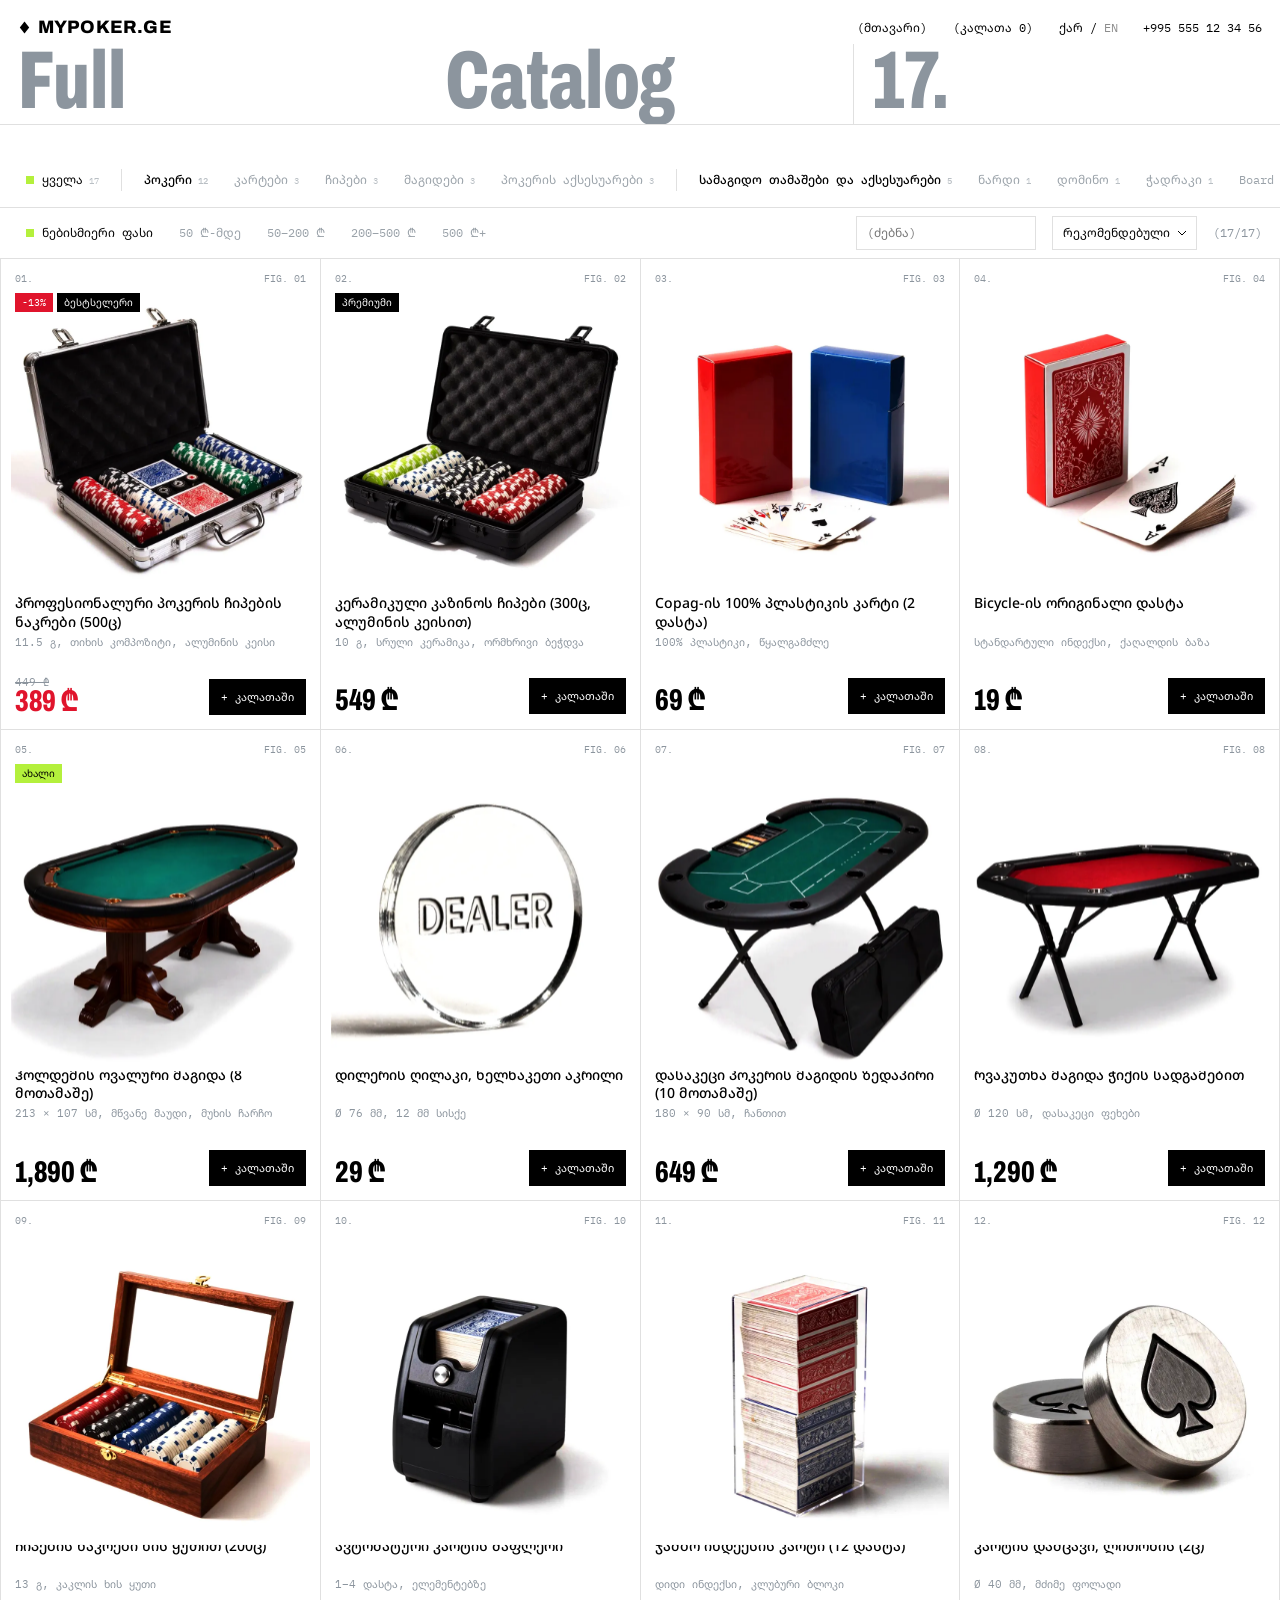
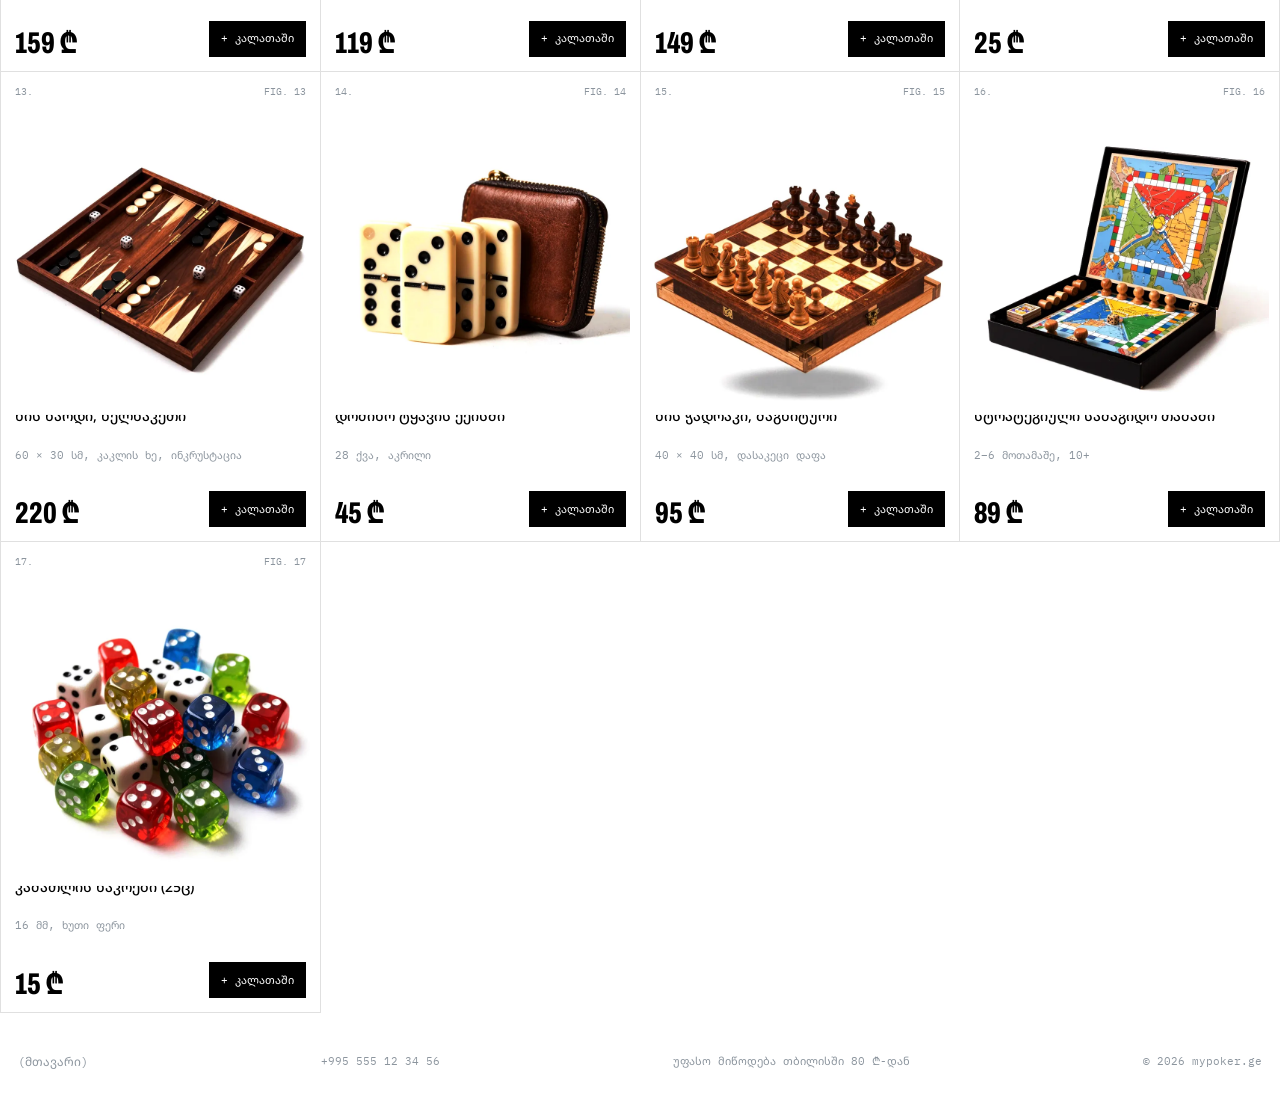
==== catalog.html @ 78fee42d "Rebuild home and catalog to mirror the reference video Home follows the video scene by scene: wordma" ====
<!doctype html>
<html lang="ka">
<head>
  <meta charset="utf-8">
  <meta name="viewport" content="width=device-width, initial-scale=1">
  <title>კატალოგი — mypoker.ge</title>
  <meta name="description" content="mypoker.ge-ის სრული კატალოგი: პოკერის ჩიპები, კარტები, მაგიდები, აქსესუარები და სამაგიდო თამაშები.">
  <meta name="theme-color" content="#ffffff">
  <link rel="preconnect" href="https://fonts.googleapis.com">
  <link rel="preconnect" href="https://fonts.gstatic.com" crossorigin>
  <link href="https://fonts.googleapis.com/css2?family=Archivo:wdth,wght@62..125,400..900&family=IBM+Plex+Mono:wght@400;500&family=Noto+Sans+Georgian:wdth,wght@62.5..100,400..800&display=swap" rel="stylesheet">
  <link rel="stylesheet" href="css/base.css">
  <link rel="stylesheet" href="css/catalog.css">
  <link rel="icon" href="data:image/svg+xml,%3Csvg xmlns='http://www.w3.org/2000/svg' viewBox='0 0 100 100'%3E%3Ccircle cx='50' cy='50' r='48' fill='%23e0142c'/%3E%3Cpath fill='%23fff' d='M50 22 70 50 50 78 30 50Z'/%3E%3C/svg%3E">
</head>
<body class="cat-page">
<a class="skip" href="#grid">Skip</a>

<header class="hud">
  <a class="hud__logo" href="./" aria-label="mypoker.ge"><svg viewBox="0 0 100 100" aria-hidden="true"><path d="M50 4 86 50 50 96 14 50Z"/></svg>MYPOKER.GE</a>
  <nav class="hud__links" aria-label="Main">
    <a class="paren" href="./" data-t="home">მთავარი</a>
    <button class="paren" type="button" data-open-cart><span data-t="cart">კალათა</span> <span data-cart-n>0</span></button>
    <span class="hud__lang hide-m"><button type="button" data-lang="ka">ქარ</button> / <button type="button" data-lang="en">EN</button></span>
    <a class="hide-m" href="tel:+995555123456">+995 555 12 34 56</a>
  </nav>
</header>

<main>
  <header class="chead">
    <h1 class="tri d"><span>Full</span><span>Catalog</span><span data-total>17.</span></h1>
  </header>

  <div class="bar" data-bar>
    <nav class="bar__cats mono" data-cats aria-label="კატეგორიები"></nav>
    <div class="bar__row mono">
      <div class="bar__prices" data-prices role="radiogroup" aria-label="ფასი"></div>
      <label class="bar__search"><span class="sr" data-t="search">ძებნა</span><input type="search" data-search autocomplete="off" placeholder="(search)"></label>
      <label class="bar__sort"><span class="sr">Sort</span>
        <select data-sort>
          <option value="rec" data-t="sortRec">რეკომენდებული</option>
          <option value="asc" data-t="sortAsc">ფასი ↑</option>
          <option value="desc" data-t="sortDesc">ფასი ↓</option>
        </select>
      </label>
      <p class="bar__count" data-count>(17/17)</p>
    </div>
  </div>

  <ul class="grid" id="grid" data-grid></ul>
  <div class="empty" data-empty hidden>
    <p class="d" data-t="emptyTitle">ვერაფერი მოიძებნა.</p>
    <button class="paren" type="button" data-reset data-t="emptyReset">ფილტრების გასუფთავება</button>
  </div>

  <footer class="cfoot mono">
    <a class="paren" href="./" data-t="home">მთავარი</a>
    <span>+995 555 12 34 56</span>
    <span data-t="ship">უფასო მიწოდება თბილისში 80 ₾-დან</span>
    <span>© <span data-year>2026</span> mypoker.ge</span>
  </footer>
</main>

<!-- product quick view -->
<div class="qv" data-qv hidden role="dialog" aria-modal="true" aria-labelledby="qv-name">
  <div class="qv__box">
    <button class="paren qv__x" type="button" data-qv-close>close</button>
    <div class="qv__img"><i></i><i></i><i></i><i></i><img data-qv-img alt=""></div>
    <div class="qv__info">
      <p class="mono qv__fig" data-qv-fig></p>
      <h2 class="qv__name" id="qv-name" data-qv-name></h2>
      <p class="mono qv__spec" data-qv-spec></p>
      <p class="qv__price d" data-qv-price></p>
      <div class="qv__actions">
        <button class="btn btn--lime btn--big" type="button" data-qv-add data-t="add">კალათაში</button>
        <a class="btn btn--line btn--big" href="tel:+995555123456" data-t="call">დარეკვა</a>
      </div>
      <p class="mono qv__note" data-t="qvNote">მიწოდება თბილისში მეორე დღეს. გადახდა მიღებისას.</p>
    </div>
  </div>
</div>

<div class="scrim" data-scrim hidden></div>
<aside class="cart" data-cart aria-label="Cart" aria-hidden="true" tabindex="-1">
  <header class="cart__head"><h2 data-t="cart">კალათა</h2><button class="paren" type="button" data-close-cart>close</button></header>
  <div class="cart__free"><p data-free-text></p><div class="cart__bar"><i data-free-bar></i></div></div>
  <ul class="cart__items" data-cart-items></ul>
  <div class="cart__empty" data-cart-empty><p data-t="cartEmpty">კალათა ცარიელია.</p><button class="btn btn--lime" type="button" data-close-cart data-t="toCatalog">კატალოგის ნახვა</button></div>
  <div class="cart__done" data-done hidden><b data-t="doneTitle">შეკვეთა მიღებულია.</b><p data-t="doneText"></p></div>
  <form class="cart__form" data-checkout hidden novalidate>
    <label><span data-t="fName">სახელი</span><input name="name" autocomplete="name"></label>
    <label><span data-t="fPhone">ტელეფონი</span><input name="phone" type="tel" autocomplete="tel" placeholder="+995 5__ __ __ __"></label>
    <label><span data-t="fAddr">მისამართი</span><input name="addr" autocomplete="street-address"></label>
    <p class="cart__err" data-err role="alert"></p>
  </form>
  <footer class="cart__foot" data-cart-foot hidden>
    <p class="cart__sum"><span data-t="total">ჯამი</span><b data-cart-total>0 ₾</b></p>
    <button class="btn btn--lime btn--big" type="button" data-checkout-btn>შეკვეთის გაფორმება</button>
  </footer>
</aside>
<p class="toast" data-toast role="status" aria-live="polite"></p>

<script src="js/products.js" defer></script>
<script src="assets/vendor/gsap.min.js" defer></script>
<script src="assets/vendor/ScrollTrigger.min.js" defer></script>
<script src="assets/vendor/Flip.min.js" defer></script>
<script src="assets/vendor/lenis.min.js" defer></script>
<script src="js/common.js" defer></script>
<script src="js/catalog.js" defer></script>
</body>
</html>
---- css/base.css ----
/* mypoker.ge — shared tokens, HUD, cart. Visual language follows the reference video:
   black / white / lime, condensed grotesk display, mono labels, hairlines. */

:root {
  --black: #000;
  --white: #fff;
  --paper: #eef0f2;
  --steel: #a6b0b9;
  --steel-2: #d6dbdf;
  --grey: #8c959e;
  --grey-2: #c4cad0;
  --lime: #b4f03c;
  --lime-2: #9edc1f;
  --olive: #6f9b17;
  --red: #e0142c;
  --line: rgba(0, 0, 0, .12);
  --line-d: rgba(255, 255, 255, .16);

  --f-display: "Archivo", "Noto Sans Georgian", system-ui, sans-serif;
  --f-mono: "IBM Plex Mono", "Noto Sans Georgian", ui-monospace, monospace;
  --f-text: "Noto Sans Georgian", "Archivo", system-ui, sans-serif;

  --g: clamp(12px, 1.4vw, 22px);
  --m-100: 100ms; --m-150: 150ms; --m-200: 200ms; --m-300: 300ms;
  --ease-out: cubic-bezier(.16, 1, .3, 1);
  --ease-in: cubic-bezier(.7, 0, .84, 0);
}

*, *::before, *::after { box-sizing: border-box; }
html { -webkit-text-size-adjust: 100%; }
html.lenis, html.lenis body { height: auto; }
.lenis.lenis-smooth { scroll-behavior: auto !important; }
.lenis.lenis-stopped { overflow: hidden; }
body { margin: 0; background: var(--white); color: var(--black); font-family: var(--f-text); font-size: 15px; line-height: 1.5; -webkit-font-smoothing: antialiased; overflow-x: hidden; }
img, svg, video, canvas { display: block; max-width: 100%; }
a { color: inherit; }
h1, h2, h3, p, ol, ul, dl, dd { margin: 0; padding: 0; }
ol, ul { list-style: none; }
button, input, select { font: inherit; color: inherit; }
button { cursor: pointer; }
[hidden] { display: none !important; }
:focus-visible { outline: 2px solid var(--lime); outline-offset: 2px; }
.sr { position: absolute; width: 1px; height: 1px; overflow: hidden; clip: rect(0 0 0 0); white-space: nowrap; }
.skip { position: fixed; left: -999px; top: 8px; z-index: 300; background: var(--lime); padding: 8px 12px; color: #000; }
.skip:focus { left: 8px; }

.mono { font-family: var(--f-mono); }
.hint { font-family: var(--f-mono); font-size: 11px; letter-spacing: .02em; color: var(--grey); }
.hint--lime { color: var(--lime); }
.hint--w { color: #e6e9eb; }

/* condensed display */
.d { font-family: var(--f-display); font-stretch: 68%; font-weight: 800; line-height: .9; letter-spacing: -.005em; }

/* ── HUD (fixed, blends over every section) ───────────── */
.hud {
  position: fixed;
  inset: 0 0 auto 0;
  z-index: 80;
  display: flex;
  justify-content: space-between;
  align-items: center;
  gap: 16px;
  padding: 10px var(--g);
  font-family: var(--f-mono);
  font-size: 12px;
  color: #fff;
  mix-blend-mode: difference;
  pointer-events: none;
}
.hud a, .hud button { pointer-events: auto; color: inherit; background: none; border: 0; padding: 4px 0; text-decoration: none; font: inherit; }
.hud__logo { display: flex; align-items: center; gap: 7px; font-family: var(--f-display) !important; font-stretch: 70%; font-weight: 800 !important; font-size: 18px !important; letter-spacing: .01em; }
.hud__logo svg { width: 13px; height: 13px; fill: currentColor; }
.hud__links { display: flex; align-items: center; gap: clamp(10px, 2vw, 26px); }
.hud__links a:hover, .hud__links button:hover { text-decoration: underline; text-underline-offset: 3px; }
.hud__lang button { opacity: .45; }
.hud__lang button.is-on { opacity: 1; }

/* progress rail, top right like the reference */
.rail { position: fixed; right: 6px; top: 56px; z-index: 79; display: grid; gap: 3px; mix-blend-mode: difference; }
.rail li { width: 7px; height: 7px; border: 1px solid #fff; transition: background-color var(--m-200) var(--ease-out); }
.rail li.is-past { background: #fff; }
.rail li.is-on { background: var(--lime); border-color: var(--lime); }

/* ── Buttons ───────────── */
.btn { display: inline-flex; align-items: center; justify-content: center; gap: .5em; min-height: 42px; padding: 10px 16px; border: 0; border-radius: 0; font-family: var(--f-mono); font-size: 12px; font-weight: 500; text-decoration: none; transition: background-color var(--m-150) var(--ease-out), color var(--m-150) var(--ease-out), opacity var(--m-150); }
.btn--lime { background: var(--lime); color: #000; }
.btn--lime:hover { background: #fff; }
.btn--ink { background: #000; color: #fff; }
.btn--ink:hover { background: var(--lime); color: #000; }
.btn--line { box-shadow: inset 0 0 0 1px currentColor; background: transparent; }
.btn--line:hover { background: var(--lime); color: #000; box-shadow: inset 0 0 0 1px var(--lime); }
.btn--big { min-height: 54px; font-size: 14px; padding: 14px 22px; }
.paren { background: none; border: 0; padding: 0; font-family: var(--f-mono); font-size: 12px; text-decoration: none; color: inherit; }
.paren::before { content: "("; } .paren::after { content: ")"; }
.paren:hover { color: var(--lime); }

/* ── Cart drawer ───────────── */
.scrim { position: fixed; inset: 0; z-index: 150; background: rgba(0, 0, 0, .5); opacity: 0; transition: opacity var(--m-300) var(--ease-out); }
.scrim.is-on { opacity: 1; }
.cart { position: fixed; top: 0; right: 0; bottom: 0; z-index: 160; width: min(440px, 100vw); display: flex; flex-direction: column; background: #000; color: #fff; font-family: var(--f-mono); transform: translateX(100%); visibility: hidden; transition: transform var(--m-300) var(--ease-out), visibility 0s var(--m-300); }
.cart.is-open { transform: none; visibility: visible; transition: transform var(--m-300) var(--ease-out); }
.cart__head { display: flex; justify-content: space-between; align-items: baseline; padding: 16px 18px; border-bottom: 1px solid var(--line-d); }
.cart__head h2 { font-family: var(--f-display); font-stretch: 68%; font-weight: 800; font-size: 34px; line-height: 1; }
.cart__free { padding: 12px 18px; font-size: 11px; color: #c9ced2; border-bottom: 1px solid var(--line-d); }
.cart__bar { height: 3px; margin-top: 8px; background: #222; }
.cart__bar i { display: block; height: 100%; width: 100%; background: var(--lime); transform-origin: left; transform: scaleX(0); transition: transform var(--m-300) var(--ease-out); }
.cart__items { flex: 1; overflow-y: auto; padding: 0 18px; }
.line { display: grid; grid-template-columns: 58px 1fr auto; gap: 12px; align-items: center; padding: 12px 0; border-bottom: 1px solid var(--line-d); }
.line img { width: 58px; height: 58px; object-fit: cover; background: #fff; }
.line__n { font-family: var(--f-text); font-size: 13px; line-height: 1.3; }
.line__p { font-size: 11px; color: var(--grey); margin-top: 2px; }
.qty { display: flex; align-items: center; border: 1px solid var(--line-d); }
.qty button { width: 28px; height: 28px; border: 0; background: none; color: #fff; }
.qty button:hover { background: var(--lime); color: #000; }
.qty span { min-width: 22px; text-align: center; font-size: 12px; }
.cart__empty { flex: 1; display: grid; place-content: center; justify-items: center; gap: 14px; color: #c9ced2; font-size: 12px; }
.cart__form { display: grid; gap: 10px; padding: 14px 18px; border-top: 1px solid var(--line-d); }
.cart__form label { display: grid; gap: 4px; font-size: 11px; color: var(--grey); }
.cart__form input { height: 42px; padding: 0 10px; border: 1px solid var(--line-d); background: #0d0d0d; color: #fff; font-family: var(--f-text); font-size: 14px; }
.cart__form input:focus { outline: 0; border-color: var(--lime); }
.cart__form input[aria-invalid="true"] { border-color: var(--red); }
.cart__err { font-size: 11px; color: #ff6b6b; min-height: 1em; }
.cart__foot { display: grid; gap: 10px; padding: 14px 18px 18px; border-top: 1px solid var(--line-d); }
.cart__sum { display: flex; justify-content: space-between; align-items: baseline; font-size: 12px; }
.cart__sum b { font-family: var(--f-display); font-stretch: 68%; font-size: 34px; color: var(--lime); }
.cart__done { flex: 1; display: grid; place-content: center; gap: 8px; text-align: center; padding: 30px; }
.cart__done b { font-family: var(--f-display); font-stretch: 68%; font-size: 40px; color: var(--lime); line-height: 1; }

.toast { position: fixed; left: 50%; bottom: 20px; z-index: 200; padding: 10px 16px; background: var(--lime); color: #000; font-family: var(--f-mono); font-size: 12px; opacity: 0; transform: translate(-50%, 8px); pointer-events: none; transition: opacity var(--m-200) var(--ease-out), transform var(--m-200) var(--ease-out); }
.toast.is-on { opacity: 1; transform: translate(-50%, 0); }

@media (max-width: 760px) {
  .hud { font-size: 11px; }
  .hud__links .hide-m { display: none; }
  .rail { display: none; }
}

@media (prefers-reduced-motion: reduce) {
  *, *::before, *::after { animation-duration: .01ms !important; transition-duration: .01ms !important; }
}
---- css/catalog.css ----
/* mypoker.ge — catalog page. Header row + sticky filter bar above a hairline grid. */

.chead { padding-top: 44px; }
.tri { display: grid; grid-template-columns: repeat(3, 1fr); font-size: clamp(40px, 6.4vw, 120px); color: var(--grey); border-bottom: 1px solid var(--line); }
.tri span { padding: 0 var(--g) 6px; overflow: hidden; }
.tri span:last-child { border-left: 1px solid var(--line); }

/* filter bar */
.bar { position: sticky; top: 0; z-index: 40; background: rgba(255, 255, 255, .94); backdrop-filter: blur(12px); -webkit-backdrop-filter: blur(12px); border-bottom: 1px solid var(--line); padding-top: 38px; }
.bar__cats { display: flex; gap: 2px; overflow-x: auto; scrollbar-width: none; padding: 0 var(--g) 10px; }
.bar__cats::-webkit-scrollbar { display: none; }
.chip { position: relative; flex: 0 0 auto; display: inline-flex; align-items: baseline; gap: 6px; padding: 8px 12px 8px 12px; border: 0; background: none; font-family: var(--f-mono); font-size: 12px; color: #9aa2a9; white-space: nowrap; transition: color var(--m-150) var(--ease-out), padding var(--m-200) var(--ease-out); }
.chip sup { font-size: 9px; color: #b9bfc4; }
.chip:hover { color: #000; }
.chip[aria-pressed="true"] { color: #000; padding-left: 24px; }
.chip[aria-pressed="true"]::before { content: ""; position: absolute; left: 8px; top: 50%; width: 8px; height: 8px; margin-top: -4px; background: var(--lime); }
.chip--group { color: #000; font-weight: 500; }
.chip--sep { width: 1px; padding: 0; margin: 6px 8px; background: var(--line); }
.bar__row { display: flex; align-items: center; gap: 16px; padding: 8px var(--g); border-top: 1px solid var(--line); font-size: 12px; }
.bar__prices { display: flex; gap: 2px; flex-wrap: wrap; }
.bar__prices .chip { padding-top: 6px; padding-bottom: 6px; }
.bar__search { margin-left: auto; }
.bar__search input { width: 180px; height: 34px; padding: 0 10px; border: 1px solid var(--line); background: #fff; font-family: var(--f-mono); font-size: 12px; transition: border-color var(--m-150); }
.bar__search input:focus { outline: 0; border-color: #000; }
.bar__sort select { appearance: none; height: 34px; padding: 0 26px 0 10px; border: 1px solid var(--line); background: #fff url("data:image/svg+xml,%3Csvg xmlns='http://www.w3.org/2000/svg' width='10' height='6'%3E%3Cpath d='m1 1 4 4 4-4' fill='none' stroke='%23000'/%3E%3C/svg%3E") no-repeat right 9px center; font-family: var(--f-mono); font-size: 12px; }
.bar__count { color: var(--grey); min-width: 7ch; text-align: right; }

/* grid */
.grid { display: grid; grid-template-columns: repeat(4, 1fr); border-left: 1px solid var(--line); }
.tile { position: relative; display: flex; flex-direction: column; min-height: 100%; padding: 12px 14px 14px; border-right: 1px solid var(--line); border-bottom: 1px solid var(--line); background: #fff; cursor: pointer; transition: background-color var(--m-200) var(--ease-out); }
.tile__meta { display: flex; justify-content: space-between; font-family: var(--f-mono); font-size: 10px; color: var(--grey); }
.tile__badges { position: absolute; top: 34px; left: 14px; z-index: 2; display: flex; gap: 4px; }
.badge { padding: 2px 7px; font-family: var(--f-mono); font-size: 10px; background: #000; color: #fff; }
.badge--sale { background: var(--red); }
.badge--new { background: var(--lime); color: #000; }
.tile__img { position: relative; aspect-ratio: 1; margin: 6px -4px 4px; overflow: hidden; background: #fff; transition: background-color var(--m-200) var(--ease-out); }
.tile:hover .tile__img { background: var(--lime); }
.tile__img img { width: 100%; height: 100%; object-fit: contain; mix-blend-mode: multiply; transition: transform var(--m-300) var(--ease-out), filter var(--m-300) var(--ease-out); will-change: transform; }
.tile__name { font-size: 14px; font-weight: 500; line-height: 1.3; min-height: 2.6em; }
.tile__spec { margin-top: 4px; font-family: var(--f-mono); font-size: 10.5px; line-height: 1.45; color: var(--grey); min-height: 3em; }
.tile__row { display: flex; justify-content: space-between; align-items: end; gap: 10px; margin-top: 12px; }
.tile__price { font-family: var(--f-display); font-stretch: 68%; font-weight: 800; font-size: 30px; line-height: .9; }
.tile__price s { display: block; font-family: var(--f-mono); font-weight: 400; font-size: 11px; color: var(--grey); }
.tile__price.is-sale { color: var(--red); }
.tile__add { min-height: 36px; padding: 8px 12px; border: 0; background: #000; color: #fff; font-family: var(--f-mono); font-size: 11px; transition: background-color var(--m-150), color var(--m-150); }
.tile__add:hover, .tile__add.is-in { background: var(--lime); color: #000; }
/* hover: the tile turns into one of the reference video's lime spec cards */
.tile:hover { background: var(--lime); }
.tile:hover .tile__img img { filter: grayscale(1) contrast(1.5); transform: scale(1.06) rotate(-2deg); }
.tile:hover .tile__meta, .tile:hover .tile__spec, .tile:hover .tile__price s { color: #2b3a05; }
.tile:hover .tile__price.is-sale { color: #000; }

.empty { padding: 80px var(--g); display: grid; gap: 12px; justify-items: start; }
.empty .d { font-size: clamp(32px, 4vw, 64px); }

.cfoot { display: flex; flex-wrap: wrap; justify-content: space-between; gap: 12px; padding: 40px var(--g) 24px; font-size: 11px; color: var(--grey); }

/* quick view */
.qv { position: fixed; inset: 0; z-index: 120; display: grid; place-items: center; padding: var(--g); background: rgba(0, 0, 0, .55); opacity: 0; transition: opacity var(--m-200) var(--ease-out); }
.qv.is-on { opacity: 1; }
.qv__box { position: relative; width: min(980px, 100%); max-height: 100%; overflow: auto; display: grid; grid-template-columns: 1.1fr 1fr; background: var(--lime); transform: translateY(12px); transition: transform var(--m-300) var(--ease-out); }
.qv.is-on .qv__box { transform: none; }
.qv__x { position: absolute; top: 12px; right: 14px; z-index: 2; }
.qv__img { position: relative; margin: 22px; aspect-ratio: 1; display: grid; place-items: center; }
.qv__img i { position: absolute; width: 10px; height: 10px; border: 0 solid #000; }
.qv__img i:nth-child(1) { left: 0; top: 0; border-width: 1px 0 0 1px; }
.qv__img i:nth-child(2) { right: 0; top: 0; border-width: 1px 1px 0 0; }
.qv__img i:nth-child(3) { left: 0; bottom: 0; border-width: 0 0 1px 1px; }
.qv__img i:nth-child(4) { right: 0; bottom: 0; border-width: 0 1px 1px 0; }
.qv__img img { width: 88%; mix-blend-mode: multiply; }
.qv__info { display: flex; flex-direction: column; gap: 12px; padding: 48px 26px 26px 6px; }
.qv__fig { font-size: 11px; border-bottom: 1px solid #000; padding-bottom: 6px; }
.qv__name { font-size: clamp(20px, 2vw, 28px); font-weight: 600; line-height: 1.2; }
.qv__spec { font-size: 12px; }
.qv__price { font-size: 56px; margin-top: auto; }
.qv__actions { display: flex; flex-wrap: wrap; gap: 8px; }
.qv__actions .btn--lime { background: #000; color: var(--lime); }
.qv__actions .btn--lime:hover { background: #fff; color: #000; }
.qv__note { font-size: 11px; color: #2b3a05; }

@media (max-width: 1100px) { .grid { grid-template-columns: repeat(3, 1fr); } }
@media (max-width: 760px) {
  .chead { padding-top: 40px; }
  .tri { font-size: clamp(30px, 10vw, 54px); }
  .bar { padding-top: 34px; }
  .bar__row { flex-wrap: wrap; gap: 8px; }
  .bar__prices { width: 100%; flex-wrap: nowrap; overflow-x: auto; scrollbar-width: none; }
  .bar__search { margin-left: 0; flex: 1; }
  .bar__search input { width: 100%; }
  .grid { grid-template-columns: repeat(2, 1fr); }
  .tile { padding: 10px; }
  .tile__spec { display: none; }
  .tile__name { font-size: 12.5px; }
  .tile__price { font-size: 24px; }
  .tile__row { flex-direction: column; align-items: stretch; }
  .qv__box { grid-template-columns: 1fr; }
  .qv__img { margin: 40px 22px 0; }
  .qv__info { padding: 14px 22px 22px; }
  .qv__price { font-size: 44px; }
}
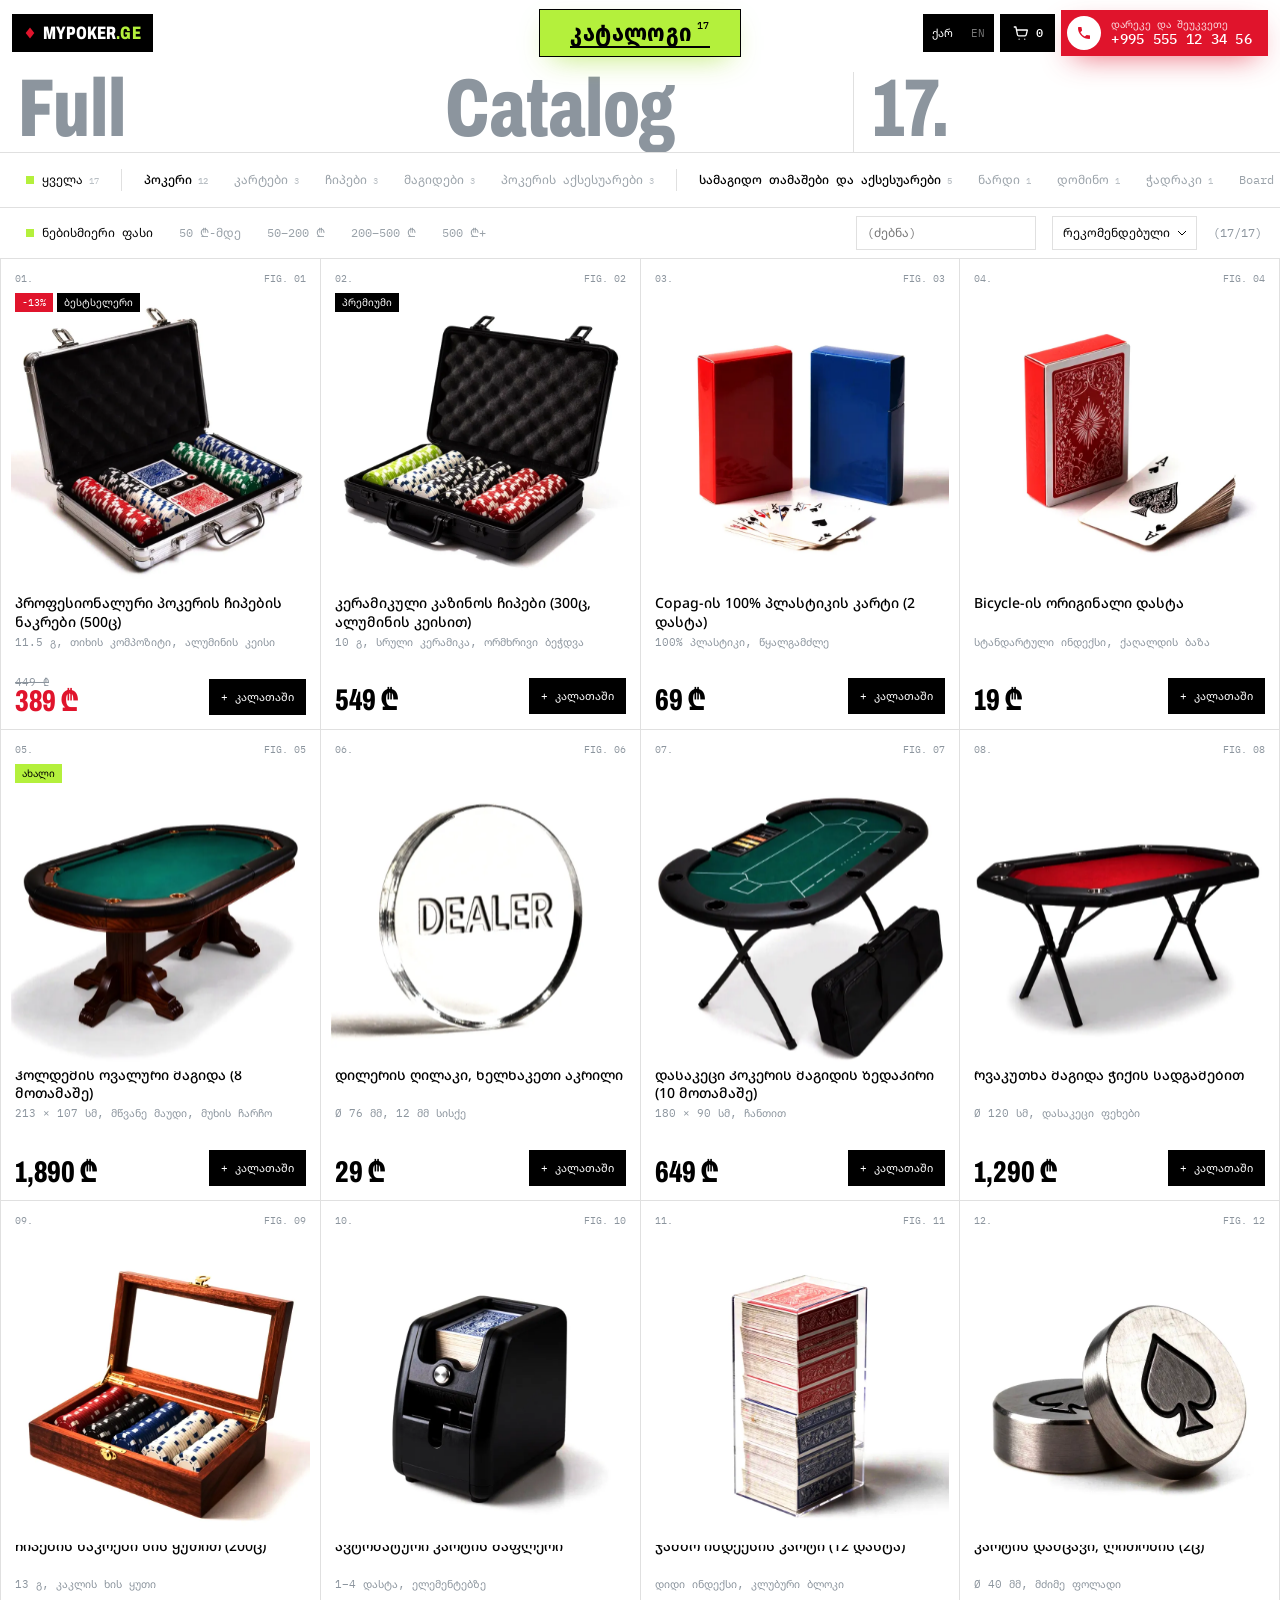
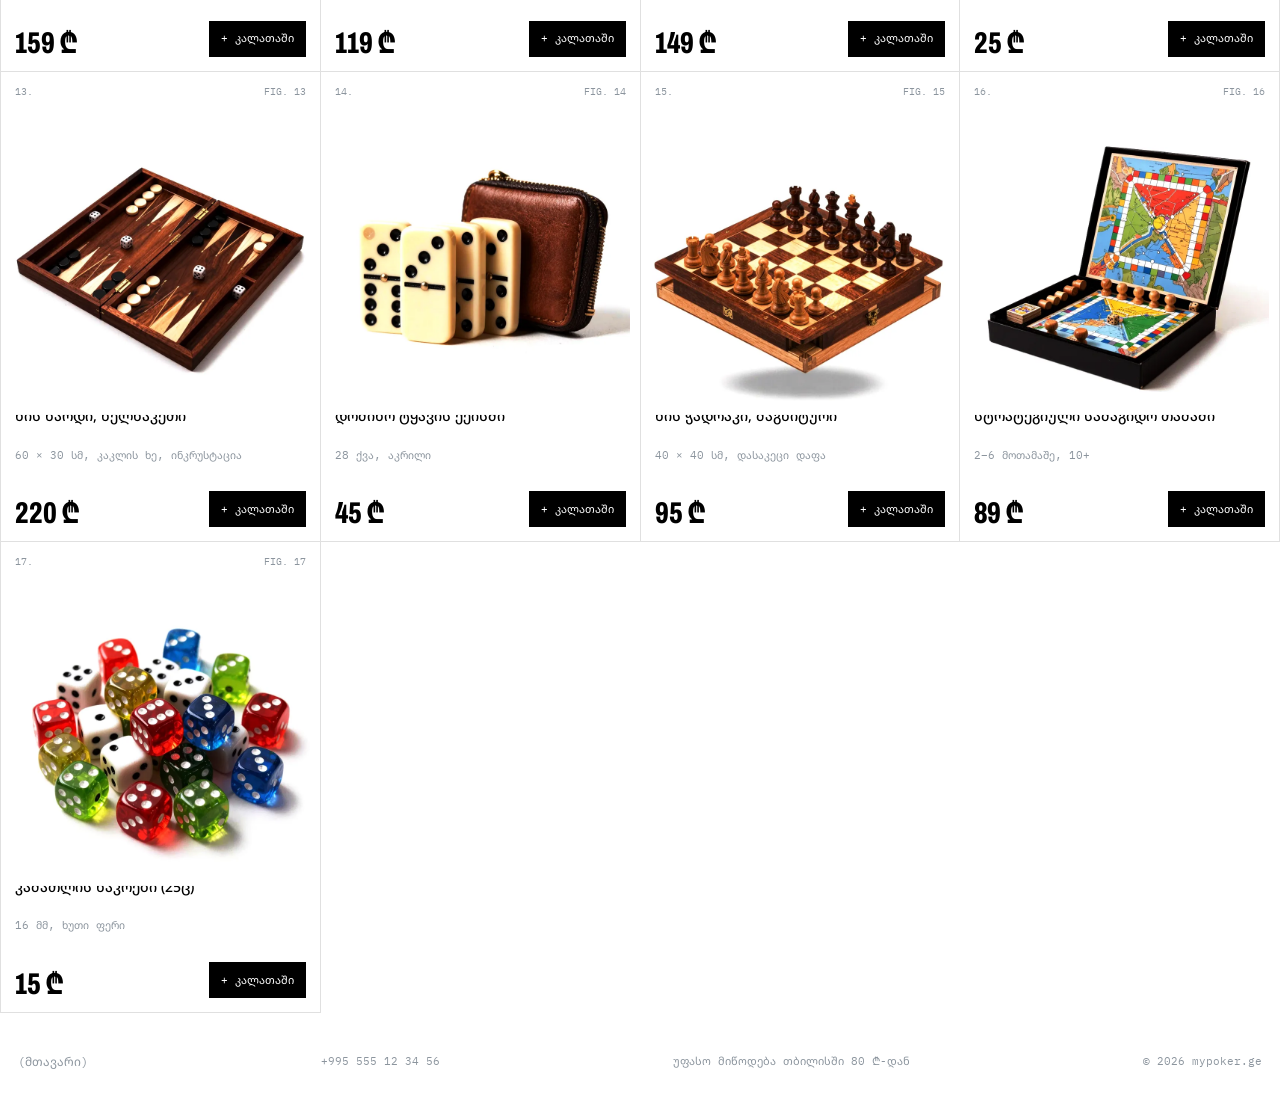
==== commit b045542f: "Add texture-grid hero and centred catalog nav with phone CTA New hero follows the second reference: " ====
--- a/catalog.html
+++ b/catalog.html
@@ -17,13 +17,13 @@
 <a class="skip" href="#grid">Skip</a>
 
 <header class="hud">
-  <a class="hud__logo" href="./" aria-label="mypoker.ge"><svg viewBox="0 0 100 100" aria-hidden="true"><path d="M50 4 86 50 50 96 14 50Z"/></svg>MYPOKER.GE</a>
-  <nav class="hud__links" aria-label="Main">
-    <a class="paren" href="./" data-t="home">მთავარი</a>
-    <button class="paren" type="button" data-open-cart><span data-t="cart">კალათა</span> <span data-cart-n>0</span></button>
-    <span class="hud__lang hide-m"><button type="button" data-lang="ka">ქარ</button> / <button type="button" data-lang="en">EN</button></span>
-    <a class="hide-m" href="tel:+995555123456">+995 555 12 34 56</a>
-  </nav>
+  <a class="hud__logo" href="./" aria-label="mypoker.ge"><svg viewBox="0 0 100 100" aria-hidden="true"><path d="M50 4 86 50 50 96 14 50Z"/></svg><span>MYPOKER<b>.GE</b></span></a>
+  <a class="hud__cat" href="catalog.html" aria-current="page"><span data-t="catalog">კატალოგი</span><sup>17</sup></a>
+  <div class="hud__end">
+    <span class="hud__lang"><button type="button" data-lang="ka">ქარ</button><button type="button" data-lang="en">EN</button></span>
+    <button class="hud__cart" type="button" data-open-cart aria-label="Cart"><svg viewBox="0 0 24 24" aria-hidden="true"><path d="M3 4h2.2l2.1 10.4a1.6 1.6 0 0 0 1.6 1.3h8.4a1.6 1.6 0 0 0 1.6-1.2L20.5 8H6.1M9.5 20.2h.01M17 20.2h.01"/></svg><b data-cart-n>0</b></button>
+    <a class="hud__call" href="tel:+995555123456"><i aria-hidden="true"><svg viewBox="0 0 24 24"><path d="M6.6 10.8a15.2 15.2 0 0 0 6.6 6.6l2.2-2.2a1 1 0 0 1 1-.25 11.4 11.4 0 0 0 3.6.57 1 1 0 0 1 1 1V20a1 1 0 0 1-1 1A17 17 0 0 1 3 4a1 1 0 0 1 1-1h3.5a1 1 0 0 1 1 1c0 1.25.2 2.45.57 3.57a1 1 0 0 1-.25 1Z"/></svg></i><span><small data-t="callUs">დარეკე და შეუკვეთე</small>+995 555 12 34 56</span></a>
+  </div>
 </header>
 
 <main>
--- a/css/base.css
+++ b/css/base.css
@@ -52,32 +52,63 @@
 /* condensed display */
 .d { font-family: var(--f-display); font-stretch: 68%; font-weight: 800; line-height: .9; letter-spacing: -.005em; }
 
-/* ── HUD (fixed, blends over every section) ───────────── */
+/* ── HUD: logo left, catalog centred and prominent, phone CTA highlighted on the right ── */
 .hud {
   position: fixed;
   inset: 0 0 auto 0;
   z-index: 80;
-  display: flex;
-  justify-content: space-between;
+  display: grid;
+  grid-template-columns: 1fr auto 1fr;
   align-items: center;
-  gap: 16px;
-  padding: 10px var(--g);
-  font-family: var(--f-mono);
-  font-size: 12px;
-  color: #fff;
-  mix-blend-mode: difference;
+  gap: 12px;
+  padding: 10px 12px;
   pointer-events: none;
 }
-.hud a, .hud button { pointer-events: auto; color: inherit; background: none; border: 0; padding: 4px 0; text-decoration: none; font: inherit; }
-.hud__logo { display: flex; align-items: center; gap: 7px; font-family: var(--f-display) !important; font-stretch: 70%; font-weight: 800 !important; font-size: 18px !important; letter-spacing: .01em; }
-.hud__logo svg { width: 13px; height: 13px; fill: currentColor; }
-.hud__links { display: flex; align-items: center; gap: clamp(10px, 2vw, 26px); }
-.hud__links a:hover, .hud__links button:hover { text-decoration: underline; text-underline-offset: 3px; }
-.hud__lang button { opacity: .45; }
-.hud__lang button.is-on { opacity: 1; }
+.hud > * { pointer-events: auto; }
+.hud__logo { justify-self: start; display: inline-flex; align-items: center; gap: 7px; height: 38px; padding: 0 12px; background: #000; color: #fff; text-decoration: none; font-family: var(--f-display); font-stretch: 70%; font-weight: 800; font-size: 18px; letter-spacing: .01em; }
+.hud__logo svg { width: 12px; height: 12px; fill: var(--red); }
+.hud__logo b { font-weight: 800; color: var(--lime); }
+.hud__cat {
+  position: relative;
+  display: inline-flex;
+  align-items: flex-start;
+  gap: 4px;
+  height: 46px;
+  padding: 0 30px;
+  align-items: center;
+  background: var(--lime);
+  color: #000;
+  text-decoration: none;
+  font-family: var(--f-display);
+  font-stretch: 70%;
+  font-weight: 800;
+  font-size: 24px;
+  letter-spacing: .02em;
+  box-shadow: 0 0 0 1px #000, 0 10px 30px -12px rgba(150, 220, 20, .8);
+  transition: background-color var(--m-150) var(--ease-out), color var(--m-150) var(--ease-out), transform var(--m-150) var(--ease-out);
+}
+.hud__cat sup { align-self: flex-start; margin-top: 8px; font-family: var(--f-mono); font-size: 10px; font-weight: 500; }
+.hud__cat:hover { background: #000; color: var(--lime); }
+.hud__cat:active { transform: scale(.98); }
+.hud__cat[aria-current="page"]::after { content: ""; position: absolute; left: 30px; right: 30px; bottom: 8px; height: 2px; background: currentColor; }
+.hud__end { justify-self: end; display: flex; align-items: center; gap: 6px; }
+.hud__lang { display: flex; height: 38px; background: #000; }
+.hud__lang button { padding: 0 9px; border: 0; background: none; color: #777; font-family: var(--f-mono); font-size: 11px; }
+.hud__lang button.is-on { color: #fff; }
+.hud__cart { position: relative; display: inline-flex; align-items: center; gap: 6px; height: 38px; padding: 0 12px; border: 0; background: #000; color: #fff; font-family: var(--f-mono); font-size: 12px; }
+.hud__cart svg { width: 18px; height: 18px; fill: none; stroke: currentColor; stroke-width: 1.7; stroke-linecap: round; stroke-linejoin: round; }
+.hud__cart b { font-weight: 500; min-width: 1ch; }
+.hud__cart:hover { color: var(--lime); }
+.hud__call { display: inline-flex; align-items: center; gap: 10px; height: 46px; padding: 0 16px 0 6px; background: var(--red); color: #fff; text-decoration: none; font-family: var(--f-mono); font-size: 14px; font-weight: 500; letter-spacing: .02em; line-height: 1.15; box-shadow: 0 10px 30px -12px rgba(224, 20, 44, .8); transition: background-color var(--m-150) var(--ease-out); }
+.hud__call small { display: block; font-size: 10px; font-weight: 400; opacity: .85; letter-spacing: 0; }
+.hud__call i { position: relative; display: grid; place-items: center; width: 34px; height: 34px; background: #fff; color: var(--red); border-radius: 50%; }
+.hud__call i::after { content: ""; position: absolute; inset: -4px; border: 2px solid #fff; border-radius: 50%; opacity: 0; animation: ring 2.4s var(--ease-out) infinite; }
+.hud__call svg { width: 16px; height: 16px; fill: currentColor; }
+.hud__call:hover { background: #000; }
+@keyframes ring { 0% { transform: scale(.8); opacity: .9; } 70%, 100% { transform: scale(1.35); opacity: 0; } }
 
 /* progress rail, top right like the reference */
-.rail { position: fixed; right: 6px; top: 56px; z-index: 79; display: grid; gap: 3px; mix-blend-mode: difference; }
+.rail { position: fixed; right: 6px; top: 74px; z-index: 79; display: grid; gap: 3px; mix-blend-mode: difference; }
 .rail li { width: 7px; height: 7px; border: 1px solid #fff; transition: background-color var(--m-200) var(--ease-out); }
 .rail li.is-past { background: #fff; }
 .rail li.is-on { background: var(--lime); border-color: var(--lime); }
@@ -131,8 +162,15 @@
 .toast.is-on { opacity: 1; transform: translate(-50%, 0); }
 
 @media (max-width: 760px) {
-  .hud { font-size: 11px; }
-  .hud__links .hide-m { display: none; }
+  .hud { gap: 6px; padding: 8px; }
+  .hud__logo { height: 36px; padding: 0 8px; font-size: 15px; }
+  .hud__logo b, .hud__lang { display: none; }
+  .hud__cat { height: 40px; padding: 0 14px; font-size: 18px; }
+  .hud__cat[aria-current="page"]::after { left: 14px; right: 14px; bottom: 6px; }
+  .hud__cart { height: 36px; padding: 0 8px; }
+  .hud__call { height: 40px; width: 40px; padding: 0; justify-content: center; }
+  .hud__call span { display: none; }
+  .hud__call i { width: 28px; height: 28px; }
   .rail { display: none; }
 }
 
--- a/css/catalog.css
+++ b/css/catalog.css
@@ -1,12 +1,12 @@
 /* mypoker.ge — catalog page. Header row + sticky filter bar above a hairline grid. */
 
-.chead { padding-top: 44px; }
+.chead { padding-top: 72px; }
 .tri { display: grid; grid-template-columns: repeat(3, 1fr); font-size: clamp(40px, 6.4vw, 120px); color: var(--grey); border-bottom: 1px solid var(--line); }
 .tri span { padding: 0 var(--g) 6px; overflow: hidden; }
 .tri span:last-child { border-left: 1px solid var(--line); }
 
 /* filter bar */
-.bar { position: sticky; top: 0; z-index: 40; background: rgba(255, 255, 255, .94); backdrop-filter: blur(12px); -webkit-backdrop-filter: blur(12px); border-bottom: 1px solid var(--line); padding-top: 38px; }
+.bar { position: sticky; top: 66px; z-index: 40; background: rgba(255, 255, 255, .94); backdrop-filter: blur(12px); -webkit-backdrop-filter: blur(12px); border-bottom: 1px solid var(--line); padding-top: 10px; }
 .bar__cats { display: flex; gap: 2px; overflow-x: auto; scrollbar-width: none; padding: 0 var(--g) 10px; }
 .bar__cats::-webkit-scrollbar { display: none; }
 .chip { position: relative; flex: 0 0 auto; display: inline-flex; align-items: baseline; gap: 6px; padding: 8px 12px 8px 12px; border: 0; background: none; font-family: var(--f-mono); font-size: 12px; color: #9aa2a9; white-space: nowrap; transition: color var(--m-150) var(--ease-out), padding var(--m-200) var(--ease-out); }
@@ -80,9 +80,9 @@
 
 @media (max-width: 1100px) { .grid { grid-template-columns: repeat(3, 1fr); } }
 @media (max-width: 760px) {
-  .chead { padding-top: 40px; }
+  .chead { padding-top: 60px; }
   .tri { font-size: clamp(30px, 10vw, 54px); }
-  .bar { padding-top: 34px; }
+  .bar { top: 56px; padding-top: 8px; }
   .bar__row { flex-wrap: wrap; gap: 8px; }
   .bar__prices { width: 100%; flex-wrap: nowrap; overflow-x: auto; scrollbar-width: none; }
   .bar__search { margin-left: 0; flex: 1; }
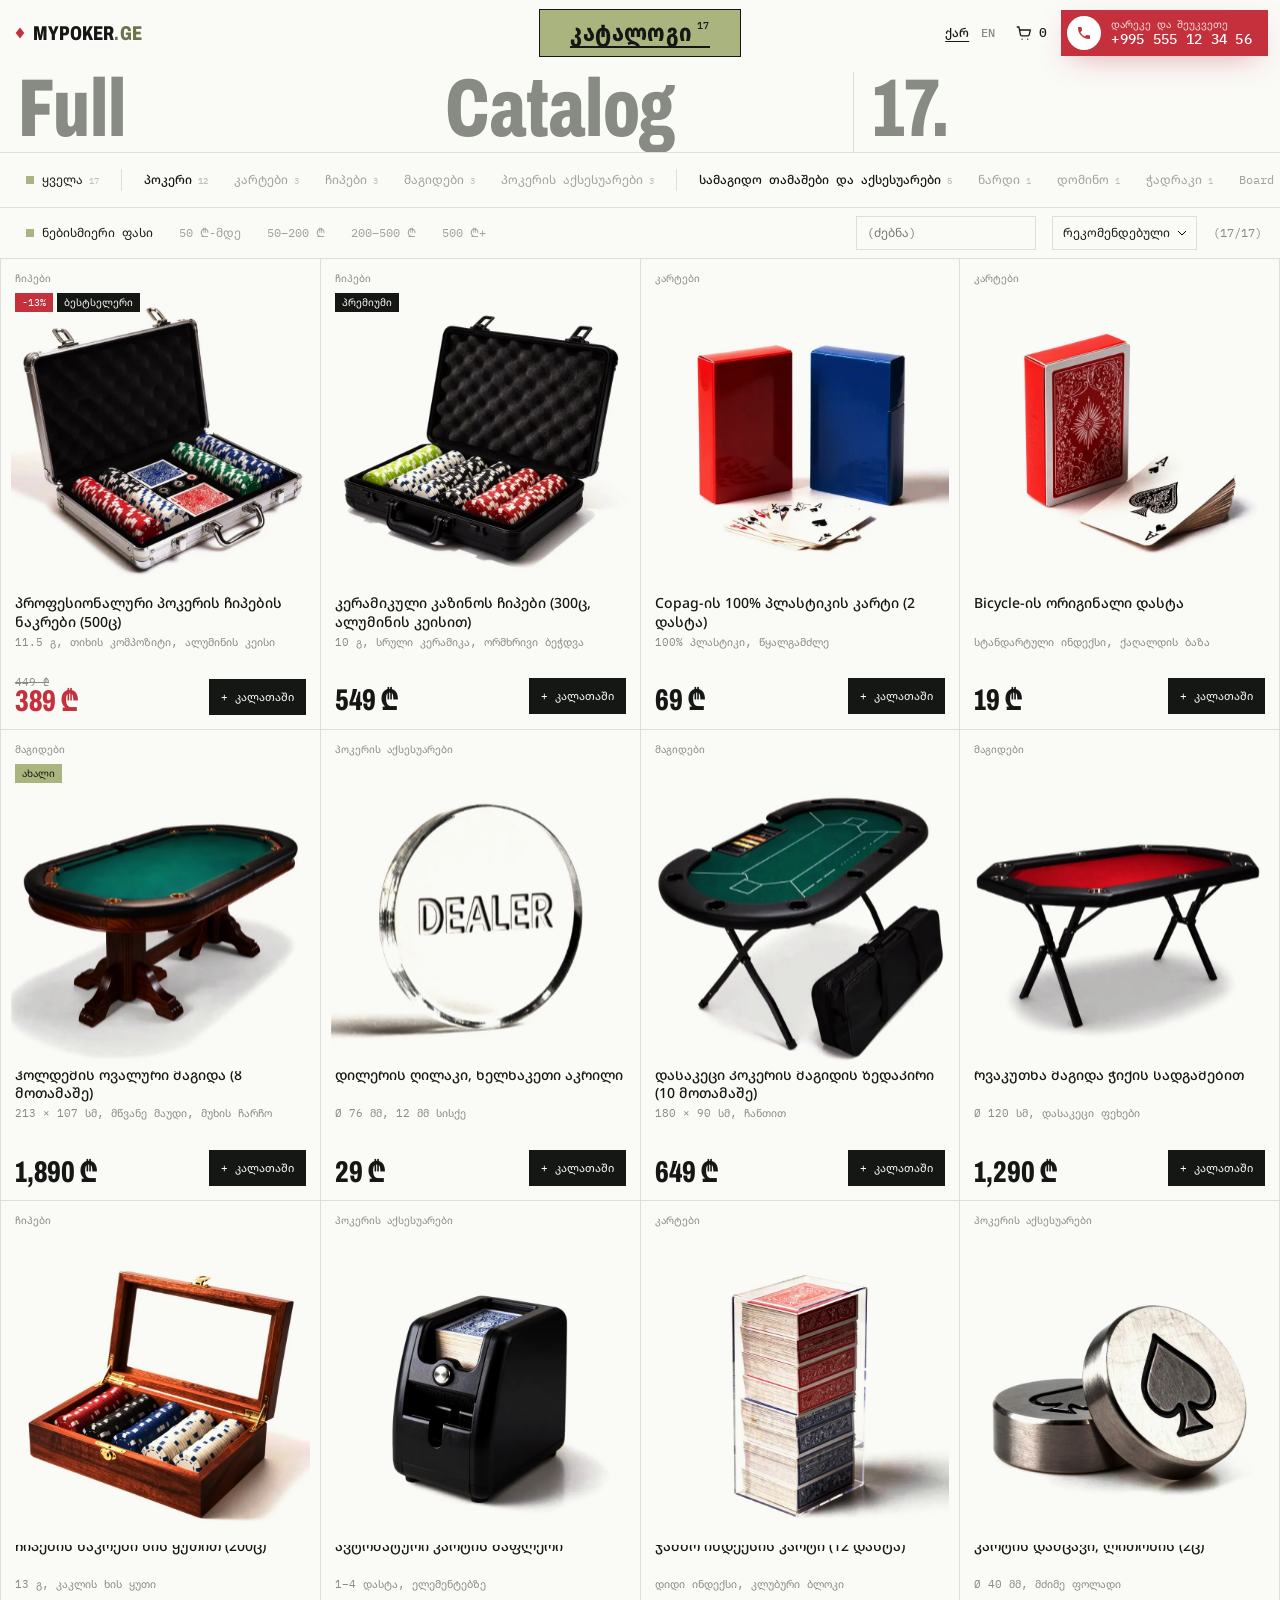
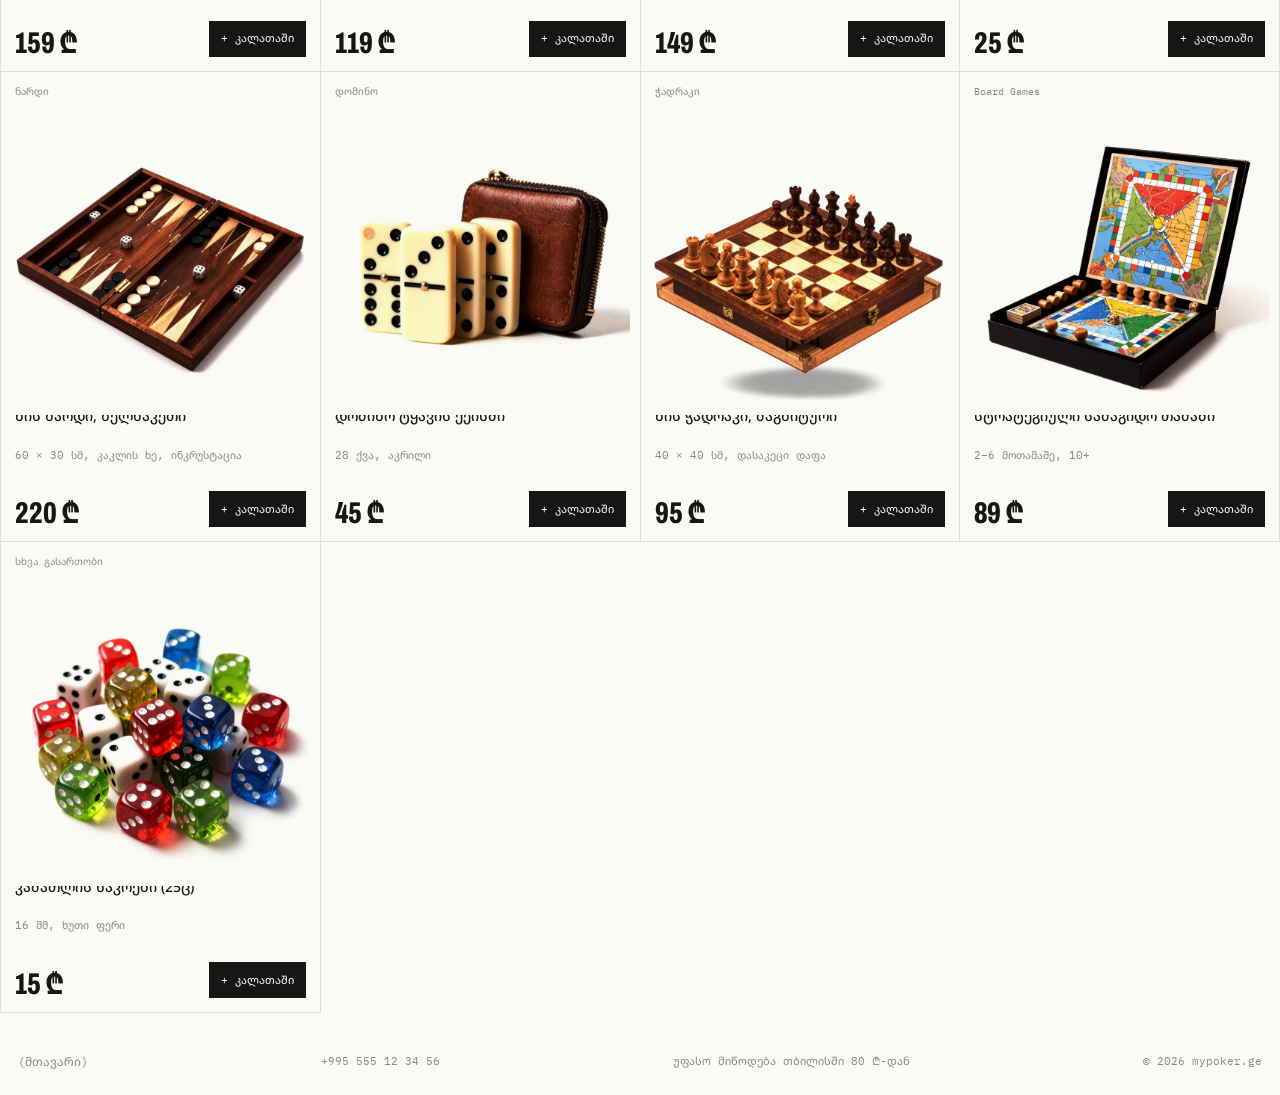
==== commit cbdca78a: "Borderless logo and a refined sage palette - Logo loses its black chip and follows the same adaptive" ====
--- a/catalog.html
+++ b/catalog.html
@@ -5,7 +5,7 @@
   <meta name="viewport" content="width=device-width, initial-scale=1">
   <title>კატალოგი — mypoker.ge</title>
   <meta name="description" content="mypoker.ge-ის სრული კატალოგი: პოკერის ჩიპები, კარტები, მაგიდები, აქსესუარები და სამაგიდო თამაშები.">
-  <meta name="theme-color" content="#ffffff">
+  <meta name="theme-color" content="#fafaf7">
   <link rel="preconnect" href="https://fonts.googleapis.com">
   <link rel="preconnect" href="https://fonts.gstatic.com" crossorigin>
   <link href="https://fonts.googleapis.com/css2?family=Archivo:wdth,wght@62..125,400..900&family=IBM+Plex+Mono:wght@400;500&family=Noto+Sans+Georgian:wdth,wght@62.5..100,400..800&display=swap" rel="stylesheet">
--- a/css/base.css
+++ b/css/base.css
@@ -2,18 +2,25 @@
    black / white / lime, condensed grotesk display, mono labels, hairlines. */
 
 :root {
-  --black: #000;
+  --ink: #151714;
+  --ink-2: #222520;
+  --black: var(--ink);
   --white: #fff;
-  --paper: #eef0f2;
-  --steel: #a6b0b9;
-  --steel-2: #d6dbdf;
-  --grey: #8c959e;
-  --grey-2: #c4cad0;
-  --lime: #b4f03c;
-  --lime-2: #9edc1f;
-  --olive: #6f9b17;
-  --red: #e0142c;
-  --line: rgba(0, 0, 0, .12);
+  --bone: #fafaf7;
+  --paper: #efefeb;
+  --steel: #a9aca4;
+  --steel-2: #d9dad5;
+  --grey: #878b83;
+  --grey-2: #c6c8c1;
+  --lime: #aab47e;
+  --lime-2: #97a16b;
+  --card-lime: #b6bd95;
+  --card-olive: #6b7549;
+  --olive: #6b7549;
+  --olive-ink: #2e341f;
+  --red: #c4303b;
+  --red-2: #a5262f;
+  --line: rgba(20, 22, 19, .12);
   --line-d: rgba(255, 255, 255, .16);
 
   --f-display: "Archivo", "Noto Sans Georgian", system-ui, sans-serif;
@@ -31,7 +38,7 @@
 html.lenis, html.lenis body { height: auto; }
 .lenis.lenis-smooth { scroll-behavior: auto !important; }
 .lenis.lenis-stopped { overflow: hidden; }
-body { margin: 0; background: var(--white); color: var(--black); font-family: var(--f-text); font-size: 15px; line-height: 1.5; -webkit-font-smoothing: antialiased; overflow-x: hidden; }
+body { margin: 0; background: var(--bone); color: var(--black); font-family: var(--f-text); font-size: 15px; line-height: 1.5; -webkit-font-smoothing: antialiased; overflow-x: hidden; }
 img, svg, video, canvas { display: block; max-width: 100%; }
 a { color: inherit; }
 h1, h2, h3, p, ol, ul, dl, dd { margin: 0; padding: 0; }
@@ -41,13 +48,13 @@
 [hidden] { display: none !important; }
 :focus-visible { outline: 2px solid var(--lime); outline-offset: 2px; }
 .sr { position: absolute; width: 1px; height: 1px; overflow: hidden; clip: rect(0 0 0 0); white-space: nowrap; }
-.skip { position: fixed; left: -999px; top: 8px; z-index: 300; background: var(--lime); padding: 8px 12px; color: #000; }
+.skip { position: fixed; left: -999px; top: 8px; z-index: 300; background: var(--lime); padding: 8px 12px; color: var(--ink); }
 .skip:focus { left: 8px; }
 
 .mono { font-family: var(--f-mono); }
 .hint { font-family: var(--f-mono); font-size: 11px; letter-spacing: .02em; color: var(--grey); }
 .hint--lime { color: var(--lime); }
-.hint--w { color: #e6e9eb; }
+.hint--w { color: #e7e9e4; }
 
 /* condensed display */
 .d { font-family: var(--f-display); font-stretch: 68%; font-weight: 800; line-height: .9; letter-spacing: -.005em; }
@@ -65,9 +72,9 @@
   pointer-events: none;
 }
 .hud > * { pointer-events: auto; }
-.hud__logo { justify-self: start; display: inline-flex; align-items: center; gap: 7px; height: 38px; padding: 0 12px; background: #000; color: #fff; text-decoration: none; font-family: var(--f-display); font-stretch: 70%; font-weight: 800; font-size: 18px; letter-spacing: .01em; }
+.hud__logo { justify-self: start; display: inline-flex; align-items: center; gap: 7px; height: 38px; padding: 0 2px; background: none; color: var(--hud-fg); text-decoration: none; font-family: var(--f-display); font-stretch: 70%; font-weight: 800; font-size: 20px; letter-spacing: .01em; transition: color var(--m-200) var(--ease-out); }
 .hud__logo svg { width: 12px; height: 12px; fill: var(--red); }
-.hud__logo b { font-weight: 800; color: var(--lime); }
+.hud__logo b { font-weight: 800; color: var(--hud-acc); transition: color var(--m-200) var(--ease-out); }
 .hud__cat {
   position: relative;
   display: inline-flex;
@@ -77,50 +84,55 @@
   padding: 0 30px;
   align-items: center;
   background: var(--lime);
-  color: #000;
+  color: var(--ink);
   text-decoration: none;
   font-family: var(--f-display);
   font-stretch: 70%;
   font-weight: 800;
   font-size: 24px;
   letter-spacing: .02em;
-  box-shadow: 0 0 0 1px #000, 0 10px 30px -12px rgba(150, 220, 20, .8);
+  box-shadow: 0 0 0 1px var(--ink);
   transition: background-color var(--m-150) var(--ease-out), color var(--m-150) var(--ease-out), transform var(--m-150) var(--ease-out);
 }
 .hud__cat sup { align-self: flex-start; margin-top: 8px; font-family: var(--f-mono); font-size: 10px; font-weight: 500; }
-.hud__cat:hover { background: #000; color: var(--lime); }
+.hud__cat:hover { background: var(--ink); color: var(--lime); }
 .hud__cat:active { transform: scale(.98); }
 .hud__cat[aria-current="page"]::after { content: ""; position: absolute; left: 30px; right: 30px; bottom: 8px; height: 2px; background: currentColor; }
 .hud__end { justify-self: end; display: flex; align-items: center; gap: 6px; }
-.hud__lang { display: flex; height: 38px; background: #000; }
-.hud__lang button { padding: 0 9px; border: 0; background: none; color: #777; font-family: var(--f-mono); font-size: 11px; }
-.hud__lang button.is-on { color: #fff; }
-.hud__cart { position: relative; display: inline-flex; align-items: center; gap: 6px; height: 38px; padding: 0 12px; border: 0; background: #000; color: #fff; font-family: var(--f-mono); font-size: 12px; }
+.hud__logo, .hud__lang, .hud__cart { --hud-acc: var(--olive); --hud-fg: var(--ink); --hud-dim: rgba(0, 0, 0, .45); text-shadow: 0 0 6px rgba(255, 255, 255, .9), 0 0 2px rgba(255, 255, 255, .9); }
+.hud__logo.is-dark, .hud__lang.is-dark, .hud__cart.is-dark { --hud-acc: var(--lime); --hud-fg: #fff; --hud-dim: rgba(255, 255, 255, .5); text-shadow: 0 0 6px rgba(0, 0, 0, .9), 0 0 2px rgba(0, 0, 0, .9); }
+.hud__cart svg { filter: drop-shadow(0 0 3px rgba(255, 255, 255, .8)); }
+.hud__cart.is-dark svg { filter: drop-shadow(0 0 3px rgba(0, 0, 0, .8)); }
+.hud__lang { display: flex; height: 38px; align-items: center; }
+.hud__lang button { padding: 0 6px; border: 0; background: none; color: var(--hud-dim); font-family: var(--f-mono); font-size: 12px; font-weight: 500; transition: color var(--m-200) var(--ease-out); }
+.hud__lang button.is-on { color: var(--hud-fg); text-decoration: underline; text-underline-offset: 4px; }
+.hud__lang button:hover { color: var(--hud-fg); }
+.hud__cart { position: relative; display: inline-flex; align-items: center; gap: 6px; height: 38px; padding: 0 8px; border: 0; background: none; color: var(--hud-fg); font-family: var(--f-mono); font-size: 13px; font-weight: 500; transition: color var(--m-200) var(--ease-out); }
 .hud__cart svg { width: 18px; height: 18px; fill: none; stroke: currentColor; stroke-width: 1.7; stroke-linecap: round; stroke-linejoin: round; }
 .hud__cart b { font-weight: 500; min-width: 1ch; }
-.hud__cart:hover { color: var(--lime); }
-.hud__call { display: inline-flex; align-items: center; gap: 10px; height: 46px; padding: 0 16px 0 6px; background: var(--red); color: #fff; text-decoration: none; font-family: var(--f-mono); font-size: 14px; font-weight: 500; letter-spacing: .02em; line-height: 1.15; box-shadow: 0 10px 30px -12px rgba(224, 20, 44, .8); transition: background-color var(--m-150) var(--ease-out); }
+.hud__cart:hover { opacity: .7; }
+.hud__call { display: inline-flex; align-items: center; gap: 10px; height: 46px; padding: 0 16px 0 6px; background: var(--red); color: #fff; text-decoration: none; font-family: var(--f-mono); font-size: 14px; font-weight: 500; letter-spacing: .02em; line-height: 1.15; box-shadow: 0 10px 30px -12px rgba(200, 48, 60, .5); transition: background-color var(--m-150) var(--ease-out); }
 .hud__call small { display: block; font-size: 10px; font-weight: 400; opacity: .85; letter-spacing: 0; }
 .hud__call i { position: relative; display: grid; place-items: center; width: 34px; height: 34px; background: #fff; color: var(--red); border-radius: 50%; }
 .hud__call i::after { content: ""; position: absolute; inset: -4px; border: 2px solid #fff; border-radius: 50%; opacity: 0; animation: ring 2.4s var(--ease-out) infinite; }
 .hud__call svg { width: 16px; height: 16px; fill: currentColor; }
-.hud__call:hover { background: #000; }
+.hud__call:hover { background: var(--red-2); }
 @keyframes ring { 0% { transform: scale(.8); opacity: .9; } 70%, 100% { transform: scale(1.35); opacity: 0; } }
 
 /* progress rail, top right like the reference */
 .rail { position: fixed; right: 6px; top: 74px; z-index: 79; display: grid; gap: 3px; mix-blend-mode: difference; }
-.rail li { width: 7px; height: 7px; border: 1px solid #fff; transition: background-color var(--m-200) var(--ease-out); }
-.rail li.is-past { background: #fff; }
-.rail li.is-on { background: var(--lime); border-color: var(--lime); }
+.rail li { width: 7px; height: 7px; border: 1px solid #fff; transition: background-color var(--m-200) var(--ease-out), height var(--m-300) var(--ease-out); }
+.rail li.is-past { background: rgba(255, 255, 255, .45); }
+.rail li.is-on { height: 18px; background: #fff; }
 
 /* ── Buttons ───────────── */
 .btn { display: inline-flex; align-items: center; justify-content: center; gap: .5em; min-height: 42px; padding: 10px 16px; border: 0; border-radius: 0; font-family: var(--f-mono); font-size: 12px; font-weight: 500; text-decoration: none; transition: background-color var(--m-150) var(--ease-out), color var(--m-150) var(--ease-out), opacity var(--m-150); }
-.btn--lime { background: var(--lime); color: #000; }
-.btn--lime:hover { background: #fff; }
-.btn--ink { background: #000; color: #fff; }
-.btn--ink:hover { background: var(--lime); color: #000; }
+.btn--lime { background: var(--lime); color: var(--ink); }
+.btn--lime:hover { background: var(--bone); }
+.btn--ink { background: var(--ink); color: #fff; }
+.btn--ink:hover { background: var(--lime); color: var(--ink); }
 .btn--line { box-shadow: inset 0 0 0 1px currentColor; background: transparent; }
-.btn--line:hover { background: var(--lime); color: #000; box-shadow: inset 0 0 0 1px var(--lime); }
+.btn--line:hover { background: var(--lime); color: var(--ink); box-shadow: inset 0 0 0 1px var(--lime); }
 .btn--big { min-height: 54px; font-size: 14px; padding: 14px 22px; }
 .paren { background: none; border: 0; padding: 0; font-family: var(--f-mono); font-size: 12px; text-decoration: none; color: inherit; }
 .paren::before { content: "("; } .paren::after { content: ")"; }
@@ -129,12 +141,12 @@
 /* ── Cart drawer ───────────── */
 .scrim { position: fixed; inset: 0; z-index: 150; background: rgba(0, 0, 0, .5); opacity: 0; transition: opacity var(--m-300) var(--ease-out); }
 .scrim.is-on { opacity: 1; }
-.cart { position: fixed; top: 0; right: 0; bottom: 0; z-index: 160; width: min(440px, 100vw); display: flex; flex-direction: column; background: #000; color: #fff; font-family: var(--f-mono); transform: translateX(100%); visibility: hidden; transition: transform var(--m-300) var(--ease-out), visibility 0s var(--m-300); }
+.cart { position: fixed; top: 0; right: 0; bottom: 0; z-index: 160; width: min(440px, 100vw); display: flex; flex-direction: column; background: var(--ink); color: #fff; font-family: var(--f-mono); transform: translateX(100%); visibility: hidden; transition: transform var(--m-300) var(--ease-out), visibility 0s var(--m-300); }
 .cart.is-open { transform: none; visibility: visible; transition: transform var(--m-300) var(--ease-out); }
 .cart__head { display: flex; justify-content: space-between; align-items: baseline; padding: 16px 18px; border-bottom: 1px solid var(--line-d); }
 .cart__head h2 { font-family: var(--f-display); font-stretch: 68%; font-weight: 800; font-size: 34px; line-height: 1; }
-.cart__free { padding: 12px 18px; font-size: 11px; color: #c9ced2; border-bottom: 1px solid var(--line-d); }
-.cart__bar { height: 3px; margin-top: 8px; background: #222; }
+.cart__free { padding: 12px 18px; font-size: 11px; color: #cccec9; border-bottom: 1px solid var(--line-d); }
+.cart__bar { height: 3px; margin-top: 8px; background: var(--ink-2); }
 .cart__bar i { display: block; height: 100%; width: 100%; background: var(--lime); transform-origin: left; transform: scaleX(0); transition: transform var(--m-300) var(--ease-out); }
 .cart__items { flex: 1; overflow-y: auto; padding: 0 18px; }
 .line { display: grid; grid-template-columns: 58px 1fr auto; gap: 12px; align-items: center; padding: 12px 0; border-bottom: 1px solid var(--line-d); }
@@ -143,27 +155,27 @@
 .line__p { font-size: 11px; color: var(--grey); margin-top: 2px; }
 .qty { display: flex; align-items: center; border: 1px solid var(--line-d); }
 .qty button { width: 28px; height: 28px; border: 0; background: none; color: #fff; }
-.qty button:hover { background: var(--lime); color: #000; }
+.qty button:hover { background: var(--lime); color: var(--ink); }
 .qty span { min-width: 22px; text-align: center; font-size: 12px; }
-.cart__empty { flex: 1; display: grid; place-content: center; justify-items: center; gap: 14px; color: #c9ced2; font-size: 12px; }
+.cart__empty { flex: 1; display: grid; place-content: center; justify-items: center; gap: 14px; color: #cccec9; font-size: 12px; }
 .cart__form { display: grid; gap: 10px; padding: 14px 18px; border-top: 1px solid var(--line-d); }
 .cart__form label { display: grid; gap: 4px; font-size: 11px; color: var(--grey); }
-.cart__form input { height: 42px; padding: 0 10px; border: 1px solid var(--line-d); background: #0d0d0d; color: #fff; font-family: var(--f-text); font-size: 14px; }
+.cart__form input { height: 42px; padding: 0 10px; border: 1px solid var(--line-d); background: var(--ink-2); color: #fff; font-family: var(--f-text); font-size: 14px; }
 .cart__form input:focus { outline: 0; border-color: var(--lime); }
 .cart__form input[aria-invalid="true"] { border-color: var(--red); }
-.cart__err { font-size: 11px; color: #ff6b6b; min-height: 1em; }
+.cart__err { font-size: 11px; color: #e8857f; min-height: 1em; }
 .cart__foot { display: grid; gap: 10px; padding: 14px 18px 18px; border-top: 1px solid var(--line-d); }
 .cart__sum { display: flex; justify-content: space-between; align-items: baseline; font-size: 12px; }
 .cart__sum b { font-family: var(--f-display); font-stretch: 68%; font-size: 34px; color: var(--lime); }
 .cart__done { flex: 1; display: grid; place-content: center; gap: 8px; text-align: center; padding: 30px; }
 .cart__done b { font-family: var(--f-display); font-stretch: 68%; font-size: 40px; color: var(--lime); line-height: 1; }
 
-.toast { position: fixed; left: 50%; bottom: 20px; z-index: 200; padding: 10px 16px; background: var(--lime); color: #000; font-family: var(--f-mono); font-size: 12px; opacity: 0; transform: translate(-50%, 8px); pointer-events: none; transition: opacity var(--m-200) var(--ease-out), transform var(--m-200) var(--ease-out); }
+.toast { position: fixed; left: 50%; bottom: 20px; z-index: 200; padding: 10px 16px; background: var(--lime); color: var(--ink); font-family: var(--f-mono); font-size: 12px; opacity: 0; transform: translate(-50%, 8px); pointer-events: none; transition: opacity var(--m-200) var(--ease-out), transform var(--m-200) var(--ease-out); }
 .toast.is-on { opacity: 1; transform: translate(-50%, 0); }
 
 @media (max-width: 760px) {
   .hud { gap: 6px; padding: 8px; }
-  .hud__logo { height: 36px; padding: 0 8px; font-size: 15px; }
+  .hud__logo { height: 36px; padding: 0 2px; font-size: 16px; }
   .hud__logo b, .hud__lang { display: none; }
   .hud__cat { height: 40px; padding: 0 14px; font-size: 18px; }
   .hud__cat[aria-current="page"]::after { left: 14px; right: 14px; bottom: 6px; }
--- a/css/catalog.css
+++ b/css/catalog.css
@@ -6,34 +6,34 @@
 .tri span:last-child { border-left: 1px solid var(--line); }
 
 /* filter bar */
-.bar { position: sticky; top: 66px; z-index: 40; background: rgba(255, 255, 255, .94); backdrop-filter: blur(12px); -webkit-backdrop-filter: blur(12px); border-bottom: 1px solid var(--line); padding-top: 10px; }
+.bar { position: sticky; top: 66px; z-index: 40; background: rgba(250, 250, 247, .94); backdrop-filter: blur(12px); -webkit-backdrop-filter: blur(12px); border-bottom: 1px solid var(--line); padding-top: 10px; }
 .bar__cats { display: flex; gap: 2px; overflow-x: auto; scrollbar-width: none; padding: 0 var(--g) 10px; }
 .bar__cats::-webkit-scrollbar { display: none; }
-.chip { position: relative; flex: 0 0 auto; display: inline-flex; align-items: baseline; gap: 6px; padding: 8px 12px 8px 12px; border: 0; background: none; font-family: var(--f-mono); font-size: 12px; color: #9aa2a9; white-space: nowrap; transition: color var(--m-150) var(--ease-out), padding var(--m-200) var(--ease-out); }
-.chip sup { font-size: 9px; color: #b9bfc4; }
-.chip:hover { color: #000; }
-.chip[aria-pressed="true"] { color: #000; padding-left: 24px; }
+.chip { position: relative; flex: 0 0 auto; display: inline-flex; align-items: baseline; gap: 6px; padding: 8px 12px 8px 12px; border: 0; background: none; font-family: var(--f-mono); font-size: 12px; color: #9fa19c; white-space: nowrap; transition: color var(--m-150) var(--ease-out), padding var(--m-200) var(--ease-out); }
+.chip sup { font-size: 9px; color: #bdbfba; }
+.chip:hover { color: var(--ink); }
+.chip[aria-pressed="true"] { color: var(--ink); padding-left: 24px; }
 .chip[aria-pressed="true"]::before { content: ""; position: absolute; left: 8px; top: 50%; width: 8px; height: 8px; margin-top: -4px; background: var(--lime); }
-.chip--group { color: #000; font-weight: 500; }
+.chip--group { color: var(--ink); font-weight: 500; }
 .chip--sep { width: 1px; padding: 0; margin: 6px 8px; background: var(--line); }
 .bar__row { display: flex; align-items: center; gap: 16px; padding: 8px var(--g); border-top: 1px solid var(--line); font-size: 12px; }
 .bar__prices { display: flex; gap: 2px; flex-wrap: wrap; }
 .bar__prices .chip { padding-top: 6px; padding-bottom: 6px; }
 .bar__search { margin-left: auto; }
-.bar__search input { width: 180px; height: 34px; padding: 0 10px; border: 1px solid var(--line); background: #fff; font-family: var(--f-mono); font-size: 12px; transition: border-color var(--m-150); }
-.bar__search input:focus { outline: 0; border-color: #000; }
-.bar__sort select { appearance: none; height: 34px; padding: 0 26px 0 10px; border: 1px solid var(--line); background: #fff url("data:image/svg+xml,%3Csvg xmlns='http://www.w3.org/2000/svg' width='10' height='6'%3E%3Cpath d='m1 1 4 4 4-4' fill='none' stroke='%23000'/%3E%3C/svg%3E") no-repeat right 9px center; font-family: var(--f-mono); font-size: 12px; }
+.bar__search input { width: 180px; height: 34px; padding: 0 10px; border: 1px solid var(--line); background: var(--bone); font-family: var(--f-mono); font-size: 12px; transition: border-color var(--m-150); }
+.bar__search input:focus { outline: 0; border-color: var(--ink); }
+.bar__sort select { appearance: none; height: 34px; padding: 0 26px 0 10px; border: 1px solid var(--line); background: var(--bone) url("data:image/svg+xml,%3Csvg xmlns='http://www.w3.org/2000/svg' width='10' height='6'%3E%3Cpath d='m1 1 4 4 4-4' fill='none' stroke='%23000'/%3E%3C/svg%3E") no-repeat right 9px center; font-family: var(--f-mono); font-size: 12px; }
 .bar__count { color: var(--grey); min-width: 7ch; text-align: right; }
 
 /* grid */
 .grid { display: grid; grid-template-columns: repeat(4, 1fr); border-left: 1px solid var(--line); }
-.tile { position: relative; display: flex; flex-direction: column; min-height: 100%; padding: 12px 14px 14px; border-right: 1px solid var(--line); border-bottom: 1px solid var(--line); background: #fff; cursor: pointer; transition: background-color var(--m-200) var(--ease-out); }
+.tile { position: relative; display: flex; flex-direction: column; min-height: 100%; padding: 12px 14px 14px; border-right: 1px solid var(--line); border-bottom: 1px solid var(--line); background: var(--bone); cursor: pointer; transition: background-color var(--m-200) var(--ease-out); }
 .tile__meta { display: flex; justify-content: space-between; font-family: var(--f-mono); font-size: 10px; color: var(--grey); }
 .tile__badges { position: absolute; top: 34px; left: 14px; z-index: 2; display: flex; gap: 4px; }
-.badge { padding: 2px 7px; font-family: var(--f-mono); font-size: 10px; background: #000; color: #fff; }
+.badge { padding: 2px 7px; font-family: var(--f-mono); font-size: 10px; background: var(--ink); color: #fff; }
 .badge--sale { background: var(--red); }
-.badge--new { background: var(--lime); color: #000; }
-.tile__img { position: relative; aspect-ratio: 1; margin: 6px -4px 4px; overflow: hidden; background: #fff; transition: background-color var(--m-200) var(--ease-out); }
+.badge--new { background: var(--lime); color: var(--ink); }
+.tile__img { position: relative; aspect-ratio: 1; margin: 6px -4px 4px; overflow: hidden; background: var(--bone); transition: background-color var(--m-200) var(--ease-out); }
 .tile:hover .tile__img { background: var(--lime); }
 .tile__img img { width: 100%; height: 100%; object-fit: contain; mix-blend-mode: multiply; transition: transform var(--m-300) var(--ease-out), filter var(--m-300) var(--ease-out); will-change: transform; }
 .tile__name { font-size: 14px; font-weight: 500; line-height: 1.3; min-height: 2.6em; }
@@ -42,13 +42,13 @@
 .tile__price { font-family: var(--f-display); font-stretch: 68%; font-weight: 800; font-size: 30px; line-height: .9; }
 .tile__price s { display: block; font-family: var(--f-mono); font-weight: 400; font-size: 11px; color: var(--grey); }
 .tile__price.is-sale { color: var(--red); }
-.tile__add { min-height: 36px; padding: 8px 12px; border: 0; background: #000; color: #fff; font-family: var(--f-mono); font-size: 11px; transition: background-color var(--m-150), color var(--m-150); }
-.tile__add:hover, .tile__add.is-in { background: var(--lime); color: #000; }
+.tile__add { min-height: 36px; padding: 8px 12px; border: 0; background: var(--ink); color: #fff; font-family: var(--f-mono); font-size: 11px; transition: background-color var(--m-150), color var(--m-150); }
+.tile__add:hover, .tile__add.is-in { background: var(--lime); color: var(--ink); }
 /* hover: the tile turns into one of the reference video's lime spec cards */
 .tile:hover { background: var(--lime); }
 .tile:hover .tile__img img { filter: grayscale(1) contrast(1.5); transform: scale(1.06) rotate(-2deg); }
-.tile:hover .tile__meta, .tile:hover .tile__spec, .tile:hover .tile__price s { color: #2b3a05; }
-.tile:hover .tile__price.is-sale { color: #000; }
+.tile:hover .tile__meta, .tile:hover .tile__spec, .tile:hover .tile__price s { color: var(--olive-ink); }
+.tile:hover .tile__price.is-sale { color: var(--ink); }
 
 .empty { padding: 80px var(--g); display: grid; gap: 12px; justify-items: start; }
 .empty .d { font-size: clamp(32px, 4vw, 64px); }
@@ -62,21 +62,21 @@
 .qv.is-on .qv__box { transform: none; }
 .qv__x { position: absolute; top: 12px; right: 14px; z-index: 2; }
 .qv__img { position: relative; margin: 22px; aspect-ratio: 1; display: grid; place-items: center; }
-.qv__img i { position: absolute; width: 10px; height: 10px; border: 0 solid #000; }
+.qv__img i { position: absolute; width: 10px; height: 10px; border: 0 solid var(--ink); }
 .qv__img i:nth-child(1) { left: 0; top: 0; border-width: 1px 0 0 1px; }
 .qv__img i:nth-child(2) { right: 0; top: 0; border-width: 1px 1px 0 0; }
 .qv__img i:nth-child(3) { left: 0; bottom: 0; border-width: 0 0 1px 1px; }
 .qv__img i:nth-child(4) { right: 0; bottom: 0; border-width: 0 1px 1px 0; }
 .qv__img img { width: 88%; mix-blend-mode: multiply; }
 .qv__info { display: flex; flex-direction: column; gap: 12px; padding: 48px 26px 26px 6px; }
-.qv__fig { font-size: 11px; border-bottom: 1px solid #000; padding-bottom: 6px; }
+.qv__fig { font-size: 11px; border-bottom: 1px solid var(--ink); padding-bottom: 6px; }
 .qv__name { font-size: clamp(20px, 2vw, 28px); font-weight: 600; line-height: 1.2; }
 .qv__spec { font-size: 12px; }
 .qv__price { font-size: 56px; margin-top: auto; }
 .qv__actions { display: flex; flex-wrap: wrap; gap: 8px; }
-.qv__actions .btn--lime { background: #000; color: var(--lime); }
-.qv__actions .btn--lime:hover { background: #fff; color: #000; }
-.qv__note { font-size: 11px; color: #2b3a05; }
+.qv__actions .btn--lime { background: var(--ink); color: var(--lime); }
+.qv__actions .btn--lime:hover { background: var(--bone); color: var(--ink); }
+.qv__note { font-size: 11px; color: var(--olive-ink); }
 
 @media (max-width: 1100px) { .grid { grid-template-columns: repeat(3, 1fr); } }
 @media (max-width: 760px) {
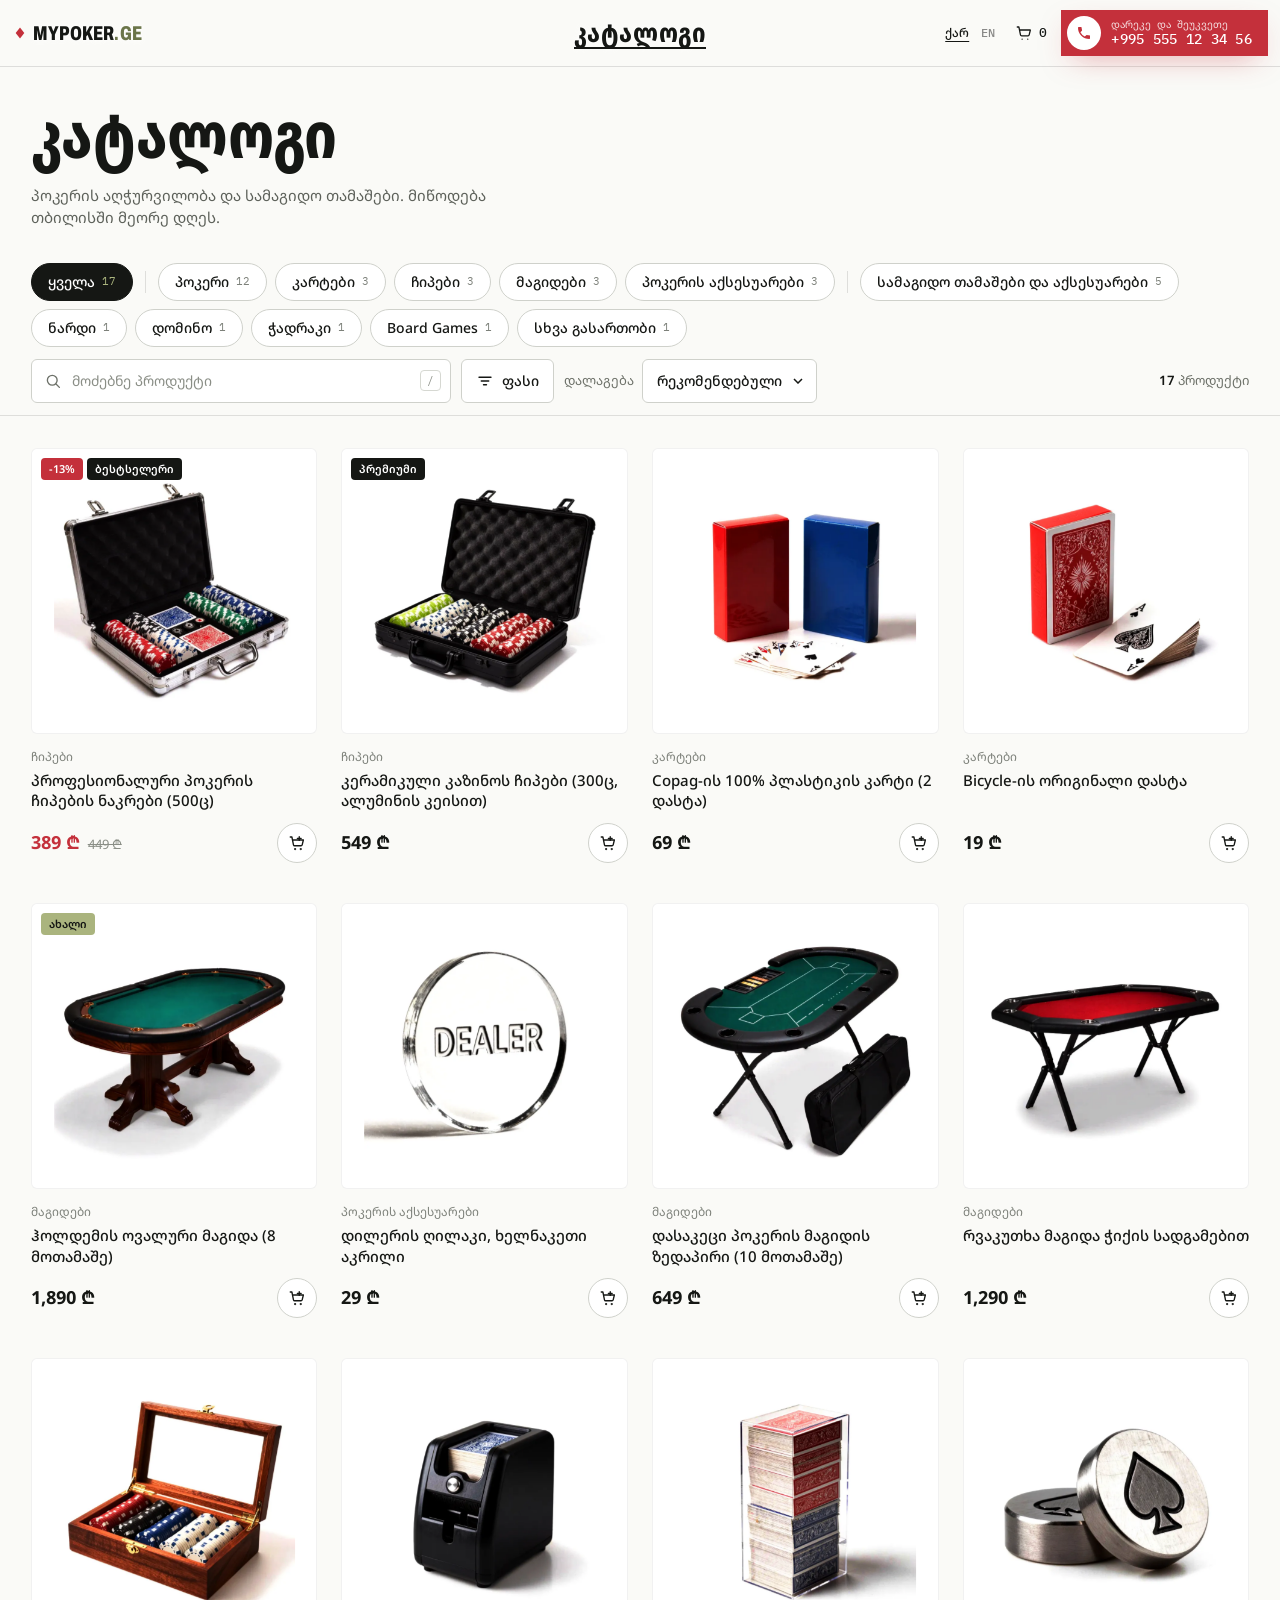
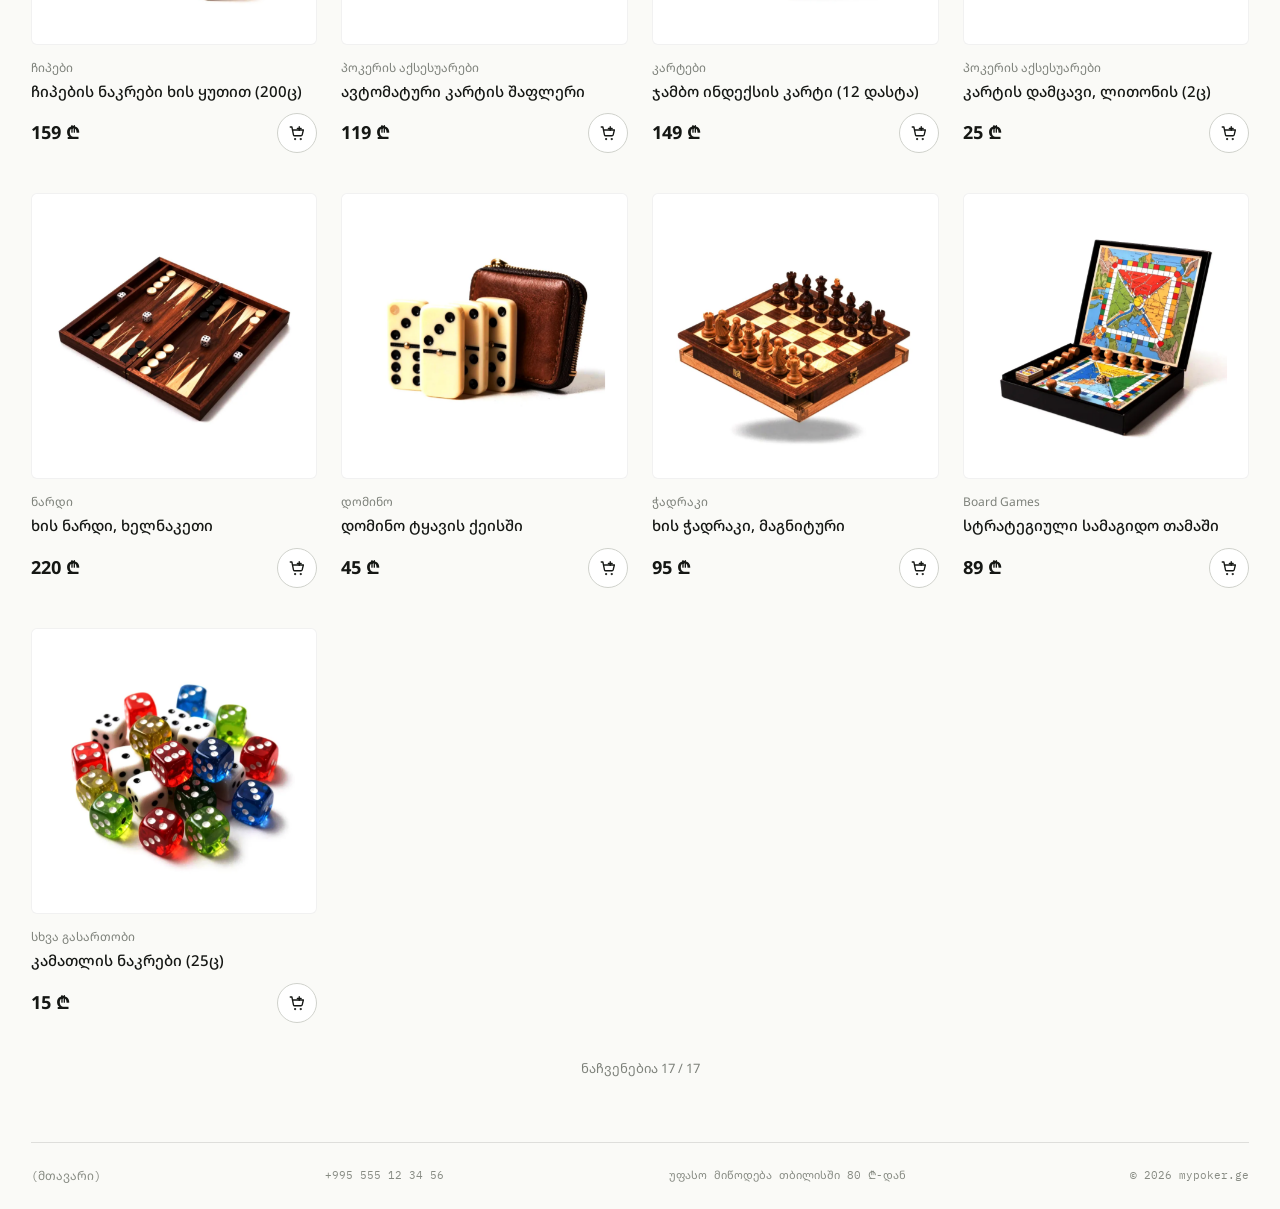
==== commit ff351a35: "Rework the catalog around e-commerce listing patterns - Nav: catalog link loses its count and backgr" ====
--- a/catalog.html
+++ b/catalog.html
@@ -18,7 +18,7 @@
 
 <header class="hud">
   <a class="hud__logo" href="./" aria-label="mypoker.ge"><svg viewBox="0 0 100 100" aria-hidden="true"><path d="M50 4 86 50 50 96 14 50Z"/></svg><span>MYPOKER<b>.GE</b></span></a>
-  <a class="hud__cat" href="catalog.html" aria-current="page"><span data-t="catalog">კატალოგი</span><sup>17</sup></a>
+  <a class="hud__cat" href="catalog.html" aria-current="page"><span data-t="catalog">კატალოგი</span></a>
   <div class="hud__end">
     <span class="hud__lang"><button type="button" data-lang="ka">ქარ</button><button type="button" data-lang="en">EN</button></span>
     <button class="hud__cart" type="button" data-open-cart aria-label="Cart"><svg viewBox="0 0 24 24" aria-hidden="true"><path d="M3 4h2.2l2.1 10.4a1.6 1.6 0 0 0 1.6 1.3h8.4a1.6 1.6 0 0 0 1.6-1.2L20.5 8H6.1M9.5 20.2h.01M17 20.2h.01"/></svg><b data-cart-n>0</b></button>
@@ -28,26 +28,42 @@
 
 <main>
   <header class="chead">
-    <h1 class="tri d"><span>Full</span><span>Catalog</span><span data-total>17.</span></h1>
+    <div class="chead__txt">
+      <h1 class="chead__h d" data-t="catalog">კატალოგი</h1>
+      <p class="chead__lead" data-t="catLead">პოკერის აღჭურვილობა და სამაგიდო თამაშები. მიწოდება თბილისში მეორე დღეს.</p>
+    </div>
   </header>
 
   <div class="bar" data-bar>
-    <nav class="bar__cats mono" data-cats aria-label="კატეგორიები"></nav>
-    <div class="bar__row mono">
-      <div class="bar__prices" data-prices role="radiogroup" aria-label="ფასი"></div>
-      <label class="bar__search"><span class="sr" data-t="search">ძებნა</span><input type="search" data-search autocomplete="off" placeholder="(search)"></label>
-      <label class="bar__sort"><span class="sr">Sort</span>
+    <nav class="bar__cats" data-cats aria-label="კატეგორიები"></nav>
+    <div class="bar__tools">
+      <label class="bar__search">
+        <svg viewBox="0 0 24 24" aria-hidden="true"><circle cx="11" cy="11" r="6.5"/><path d="m16 16 4.5 4.5"/></svg>
+        <span class="sr" data-t="search">ძებნა</span>
+        <input type="search" data-search autocomplete="off" placeholder="მოძებნე პროდუქტი">
+        <kbd aria-hidden="true">/</kbd>
+      </label>
+      <div class="bar__filter">
+        <button type="button" class="bar__btn" data-price-btn aria-expanded="false" aria-controls="price-pop">
+          <svg viewBox="0 0 24 24" aria-hidden="true"><path d="M4 7h16M7 12h10M10 17h4"/></svg>
+          <span data-t="fPrice">ფასი</span><b data-price-cur></b>
+        </button>
+        <div class="pop" id="price-pop" data-prices role="radiogroup" aria-label="ფასი" hidden></div>
+      </div>
+      <label class="bar__sort"><span data-t="sortBy">დალაგება</span>
         <select data-sort>
           <option value="rec" data-t="sortRec">რეკომენდებული</option>
           <option value="asc" data-t="sortAsc">ფასი ↑</option>
           <option value="desc" data-t="sortDesc">ფასი ↓</option>
         </select>
       </label>
-      <p class="bar__count" data-count>(17/17)</p>
+      <p class="bar__count" data-count aria-live="polite"></p>
     </div>
+    <div class="bar__active" data-active hidden></div>
   </div>
 
   <ul class="grid" id="grid" data-grid></ul>
+  <p class="grid__foot" data-foot></p>
   <div class="empty" data-empty hidden>
     <p class="d" data-t="emptyTitle">ვერაფერი მოიძებნა.</p>
     <button class="paren" type="button" data-reset data-t="emptyReset">ფილტრების გასუფთავება</button>
--- a/css/base.css
+++ b/css/base.css
@@ -78,29 +78,25 @@
 .hud__cat {
   position: relative;
   display: inline-flex;
-  align-items: flex-start;
-  gap: 4px;
+  align-items: center;
   height: 46px;
-  padding: 0 30px;
-  align-items: center;
-  background: var(--lime);
-  color: var(--ink);
+  padding: 0 6px;
+  background: none;
+  color: var(--hud-fg);
   text-decoration: none;
   font-family: var(--f-display);
   font-stretch: 70%;
   font-weight: 800;
-  font-size: 24px;
+  font-size: 26px;
   letter-spacing: .02em;
-  box-shadow: 0 0 0 1px var(--ink);
-  transition: background-color var(--m-150) var(--ease-out), color var(--m-150) var(--ease-out), transform var(--m-150) var(--ease-out);
+  transition: color var(--m-200) var(--ease-out), transform var(--m-150) var(--ease-out);
 }
-.hud__cat sup { align-self: flex-start; margin-top: 8px; font-family: var(--f-mono); font-size: 10px; font-weight: 500; }
-.hud__cat:hover { background: var(--ink); color: var(--lime); }
+.hud__cat::after { content: ""; position: absolute; left: 6px; right: 6px; bottom: 7px; height: 2px; background: currentColor; transform: scaleX(0); transform-origin: left; transition: transform var(--m-300) var(--ease-out); }
+.hud__cat:hover::after, .hud__cat[aria-current="page"]::after { transform: scaleX(1); }
 .hud__cat:active { transform: scale(.98); }
-.hud__cat[aria-current="page"]::after { content: ""; position: absolute; left: 30px; right: 30px; bottom: 8px; height: 2px; background: currentColor; }
 .hud__end { justify-self: end; display: flex; align-items: center; gap: 6px; }
-.hud__logo, .hud__lang, .hud__cart { --hud-acc: var(--olive); --hud-fg: var(--ink); --hud-dim: rgba(0, 0, 0, .45); text-shadow: 0 0 6px rgba(255, 255, 255, .9), 0 0 2px rgba(255, 255, 255, .9); }
-.hud__logo.is-dark, .hud__lang.is-dark, .hud__cart.is-dark { --hud-acc: var(--lime); --hud-fg: #fff; --hud-dim: rgba(255, 255, 255, .5); text-shadow: 0 0 6px rgba(0, 0, 0, .9), 0 0 2px rgba(0, 0, 0, .9); }
+.hud__logo, .hud__cat, .hud__lang, .hud__cart { --hud-acc: var(--olive); --hud-fg: var(--ink); --hud-dim: rgba(0, 0, 0, .45); text-shadow: 0 0 6px rgba(255, 255, 255, .9), 0 0 2px rgba(255, 255, 255, .9); }
+.hud__logo.is-dark, .hud__cat.is-dark, .hud__lang.is-dark, .hud__cart.is-dark { --hud-acc: var(--lime); --hud-fg: #fff; --hud-dim: rgba(255, 255, 255, .5); text-shadow: 0 0 6px rgba(0, 0, 0, .9), 0 0 2px rgba(0, 0, 0, .9); }
 .hud__cart svg { filter: drop-shadow(0 0 3px rgba(255, 255, 255, .8)); }
 .hud__cart.is-dark svg { filter: drop-shadow(0 0 3px rgba(0, 0, 0, .8)); }
 .hud__lang { display: flex; height: 38px; align-items: center; }
@@ -177,8 +173,8 @@
   .hud { gap: 6px; padding: 8px; }
   .hud__logo { height: 36px; padding: 0 2px; font-size: 16px; }
   .hud__logo b, .hud__lang { display: none; }
-  .hud__cat { height: 40px; padding: 0 14px; font-size: 18px; }
-  .hud__cat[aria-current="page"]::after { left: 14px; right: 14px; bottom: 6px; }
+  .hud__cat { height: 40px; padding: 0 4px; font-size: 21px; }
+  .hud__cat::after { left: 4px; right: 4px; bottom: 6px; }
   .hud__cart { height: 36px; padding: 0 8px; }
   .hud__call { height: 40px; width: 40px; padding: 0; justify-content: center; }
   .hud__call span { display: none; }
--- a/css/catalog.css
+++ b/css/catalog.css
@@ -1,59 +1,87 @@
-/* mypoker.ge — catalog page. Header row + sticky filter bar above a hairline grid. */
+/* mypoker.ge — catalog: List / Index for a visual product range.
+   Heading + lead, sticky toolbar (categories, search, price, sort, count, active chips), airy card grid. */
 
-.chead { padding-top: 72px; }
-.tri { display: grid; grid-template-columns: repeat(3, 1fr); font-size: clamp(40px, 6.4vw, 120px); color: var(--grey); border-bottom: 1px solid var(--line); }
-.tri span { padding: 0 var(--g) 6px; overflow: hidden; }
-.tri span:last-child { border-left: 1px solid var(--line); }
+.cat-page { --wrap: 1320px; }
+.cat-page .hud { background: rgba(250, 250, 247, .92); backdrop-filter: blur(12px); -webkit-backdrop-filter: blur(12px); box-shadow: 0 1px 0 var(--line); }
+.cat-page main { max-width: var(--wrap); margin: 0 auto; padding: 0 clamp(16px, 2.4vw, 32px); }
 
-/* filter bar */
-.bar { position: sticky; top: 66px; z-index: 40; background: rgba(250, 250, 247, .94); backdrop-filter: blur(12px); -webkit-backdrop-filter: blur(12px); border-bottom: 1px solid var(--line); padding-top: 10px; }
-.bar__cats { display: flex; gap: 2px; overflow-x: auto; scrollbar-width: none; padding: 0 var(--g) 10px; }
+.chead { padding: 108px 0 22px; }
+.chead__h { font-size: clamp(44px, 5vw, 76px); color: var(--ink); }
+.chead__lead { margin-top: 18px; max-width: 52ch; font-size: 15px; color: #5d615a; }
+
+/* toolbar */
+.bar { position: sticky; top: 66px; z-index: 40; margin: 0 calc(-1 * clamp(16px, 2.4vw, 32px)); padding: 12px clamp(16px, 2.4vw, 32px); background: rgba(250, 250, 247, .94); backdrop-filter: blur(12px); -webkit-backdrop-filter: blur(12px); border-bottom: 1px solid var(--line); }
+.bar__cats { display: flex; flex-wrap: wrap; gap: 8px; padding-bottom: 12px; }
 .bar__cats::-webkit-scrollbar { display: none; }
-.chip { position: relative; flex: 0 0 auto; display: inline-flex; align-items: baseline; gap: 6px; padding: 8px 12px 8px 12px; border: 0; background: none; font-family: var(--f-mono); font-size: 12px; color: #9fa19c; white-space: nowrap; transition: color var(--m-150) var(--ease-out), padding var(--m-200) var(--ease-out); }
-.chip sup { font-size: 9px; color: #bdbfba; }
-.chip:hover { color: var(--ink); }
-.chip[aria-pressed="true"] { color: var(--ink); padding-left: 24px; }
-.chip[aria-pressed="true"]::before { content: ""; position: absolute; left: 8px; top: 50%; width: 8px; height: 8px; margin-top: -4px; background: var(--lime); }
-.chip--group { color: var(--ink); font-weight: 500; }
-.chip--sep { width: 1px; padding: 0; margin: 6px 8px; background: var(--line); }
-.bar__row { display: flex; align-items: center; gap: 16px; padding: 8px var(--g); border-top: 1px solid var(--line); font-size: 12px; }
-.bar__prices { display: flex; gap: 2px; flex-wrap: wrap; }
-.bar__prices .chip { padding-top: 6px; padding-bottom: 6px; }
-.bar__search { margin-left: auto; }
-.bar__search input { width: 180px; height: 34px; padding: 0 10px; border: 1px solid var(--line); background: var(--bone); font-family: var(--f-mono); font-size: 12px; transition: border-color var(--m-150); }
-.bar__search input:focus { outline: 0; border-color: var(--ink); }
-.bar__sort select { appearance: none; height: 34px; padding: 0 26px 0 10px; border: 1px solid var(--line); background: var(--bone) url("data:image/svg+xml,%3Csvg xmlns='http://www.w3.org/2000/svg' width='10' height='6'%3E%3Cpath d='m1 1 4 4 4-4' fill='none' stroke='%23000'/%3E%3C/svg%3E") no-repeat right 9px center; font-family: var(--f-mono); font-size: 12px; }
-.bar__count { color: var(--grey); min-width: 7ch; text-align: right; }
+.chip { flex: 0 0 auto; display: inline-flex; align-items: center; gap: 7px; height: 38px; padding: 0 16px; border: 1px solid #cfd1cb; border-radius: 999px; background: #fff; color: var(--ink); font-family: var(--f-text); font-size: 14px; font-weight: 500; white-space: nowrap; transition: background-color var(--m-150) var(--ease-out), border-color var(--m-150) var(--ease-out), color var(--m-150) var(--ease-out); }
+.chip sup { font-family: var(--f-mono); font-size: 11px; font-weight: 400; color: #7d817a; }
+.chip:hover { border-color: var(--ink); }
+.chip[aria-pressed="true"] { background: var(--ink); border-color: var(--ink); color: #fff; }
+.chip[aria-pressed="true"] sup { color: var(--lime); }
+.chip--sep { width: 1px; height: 22px; align-self: center; padding: 0; margin: 0 4px; border: 0; border-radius: 0; background: var(--line); }
 
-/* grid */
-.grid { display: grid; grid-template-columns: repeat(4, 1fr); border-left: 1px solid var(--line); }
-.tile { position: relative; display: flex; flex-direction: column; min-height: 100%; padding: 12px 14px 14px; border-right: 1px solid var(--line); border-bottom: 1px solid var(--line); background: var(--bone); cursor: pointer; transition: background-color var(--m-200) var(--ease-out); }
-.tile__meta { display: flex; justify-content: space-between; font-family: var(--f-mono); font-size: 10px; color: var(--grey); }
-.tile__badges { position: absolute; top: 34px; left: 14px; z-index: 2; display: flex; gap: 4px; }
-.badge { padding: 2px 7px; font-family: var(--f-mono); font-size: 10px; background: var(--ink); color: #fff; }
+.bar__tools { display: flex; align-items: center; gap: 10px; }
+.bar__search { position: relative; flex: 1 1 320px; max-width: 420px; display: flex; align-items: center; }
+.bar__search svg { position: absolute; left: 13px; width: 18px; height: 18px; fill: none; stroke: #6d7169; stroke-width: 1.8; stroke-linecap: round; pointer-events: none; }
+.bar__search input { width: 100%; height: 44px; padding: 0 40px 0 40px; border: 1px solid #cfd1cb; border-radius: 6px; background: #fff; font-family: var(--f-text); font-size: 14px; transition: border-color var(--m-150), box-shadow var(--m-150); }
+.bar__search input::placeholder { color: #8a8e86; }
+.bar__search input:focus { outline: 0; border-color: var(--ink); box-shadow: 0 0 0 3px rgba(170, 180, 126, .45); }
+.bar__search kbd { position: absolute; right: 10px; padding: 1px 6px; border: 1px solid #d6d8d2; border-radius: 4px; font-family: var(--f-mono); font-size: 11px; color: #8a8e86; pointer-events: none; }
+.bar__search input:focus ~ kbd, .bar__search input:not(:placeholder-shown) ~ kbd { display: none; }
+
+.bar__filter { position: relative; }
+.bar__btn, .bar__sort select { display: inline-flex; align-items: center; gap: 8px; height: 44px; padding: 0 14px; border: 1px solid #cfd1cb; border-radius: 6px; background: #fff; color: var(--ink); font-family: var(--f-text); font-size: 14px; font-weight: 500; transition: border-color var(--m-150); }
+.bar__btn:hover, .bar__sort select:hover, .bar__btn[aria-expanded="true"] { border-color: var(--ink); }
+.bar__btn svg { width: 18px; height: 18px; fill: none; stroke: currentColor; stroke-width: 1.8; stroke-linecap: round; }
+.bar__btn b { padding: 1px 8px; border-radius: 999px; background: var(--lime); font-family: var(--f-mono); font-size: 11px; font-weight: 500; }
+.bar__btn b:empty { display: none; }
+.pop { position: absolute; left: 0; top: calc(100% + 6px); z-index: 5; min-width: 220px; padding: 6px; border: 1px solid #cfd1cb; border-radius: 8px; background: #fff; box-shadow: 0 18px 40px -18px rgba(20, 22, 19, .35); }
+.pop button { display: flex; align-items: center; gap: 10px; width: 100%; padding: 10px 12px; border: 0; border-radius: 5px; background: none; font-family: var(--f-text); font-size: 14px; text-align: left; }
+.pop button::before { content: ""; width: 16px; height: 16px; flex: 0 0 auto; border: 1.5px solid #9a9e96; border-radius: 50%; }
+.pop button:hover { background: var(--paper); }
+.pop button[aria-checked="true"]::before { border: 5px solid var(--ink); }
+
+.bar__sort { display: inline-flex; align-items: center; gap: 8px; font-size: 13px; color: #6d7169; }
+.bar__sort select { appearance: none; padding-right: 34px; background: #fff url("data:image/svg+xml,%3Csvg xmlns='http://www.w3.org/2000/svg' width='10' height='6'%3E%3Cpath d='m1 1 4 4 4-4' fill='none' stroke='%23151714' stroke-width='1.5'/%3E%3C/svg%3E") no-repeat right 13px center; cursor: pointer; }
+.bar__count { margin-left: auto; font-size: 13px; color: #6d7169; white-space: nowrap; }
+.bar__count b { color: var(--ink); font-weight: 600; }
+
+.bar__active { display: flex; flex-wrap: wrap; align-items: center; gap: 8px; padding-top: 12px; }
+.fchip { display: inline-flex; align-items: center; gap: 8px; height: 30px; padding: 0 8px 0 12px; border: 0; border-radius: 999px; background: #e7e9e0; color: var(--ink); font-family: var(--f-text); font-size: 13px; }
+.fchip span { font-size: 15px; line-height: 1; color: #5d615a; }
+.fchip:hover { background: #dcdfd2; }
+.fclear { border: 0; background: none; font-family: var(--f-text); font-size: 13px; text-decoration: underline; text-underline-offset: 3px; color: #5d615a; }
+.fclear:hover { color: var(--ink); }
+
+/* grid: airy cards, image first, one price, one action */
+.grid { display: grid; grid-template-columns: repeat(4, minmax(0, 1fr)); gap: 40px 24px; padding: 32px 0 8px; }
+.tile { position: relative; display: flex; flex-direction: column; cursor: pointer; outline-offset: 4px; }
+.tile__img { position: relative; aspect-ratio: 1; overflow: hidden; border-radius: 6px; background: #fff; box-shadow: inset 0 0 0 1px rgba(20, 22, 19, .06); }
+.tile__img img { width: 100%; height: 100%; padding: 8%; object-fit: contain; mix-blend-mode: multiply; transition: transform var(--m-300) var(--ease-out); will-change: transform; }
+.tile:hover .tile__img img, .tile:focus-visible .tile__img img { transform: scale(1.05); }
+.tile__badges { position: absolute; top: 10px; left: 10px; z-index: 2; display: flex; gap: 4px; }
+.badge { padding: 3px 8px; border-radius: 4px; font-family: var(--f-text); font-size: 11px; font-weight: 600; background: var(--ink); color: #fff; }
 .badge--sale { background: var(--red); }
 .badge--new { background: var(--lime); color: var(--ink); }
-.tile__img { position: relative; aspect-ratio: 1; margin: 6px -4px 4px; overflow: hidden; background: var(--bone); transition: background-color var(--m-200) var(--ease-out); }
-.tile:hover .tile__img { background: var(--lime); }
-.tile__img img { width: 100%; height: 100%; object-fit: contain; mix-blend-mode: multiply; transition: transform var(--m-300) var(--ease-out), filter var(--m-300) var(--ease-out); will-change: transform; }
-.tile__name { font-size: 14px; font-weight: 500; line-height: 1.3; min-height: 2.6em; }
-.tile__spec { margin-top: 4px; font-family: var(--f-mono); font-size: 10.5px; line-height: 1.45; color: var(--grey); min-height: 3em; }
-.tile__row { display: flex; justify-content: space-between; align-items: end; gap: 10px; margin-top: 12px; }
-.tile__price { font-family: var(--f-display); font-stretch: 68%; font-weight: 800; font-size: 30px; line-height: .9; }
-.tile__price s { display: block; font-family: var(--f-mono); font-weight: 400; font-size: 11px; color: var(--grey); }
+.tile__body { display: flex; flex-direction: column; gap: 4px; padding-top: 14px; flex: 1; }
+.tile__meta { font-size: 12px; color: #7d817a; }
+.tile__name { font-size: 15px; font-weight: 500; line-height: 1.35; display: -webkit-box; -webkit-line-clamp: 2; -webkit-box-orient: vertical; overflow: hidden; }
+.tile:hover .tile__name { text-decoration: underline; text-underline-offset: 3px; text-decoration-thickness: 1px; }
+.tile__row { display: flex; justify-content: space-between; align-items: center; gap: 10px; margin-top: auto; padding-top: 8px; }
+.tile__price { display: flex; align-items: baseline; gap: 8px; font-size: 18px; font-weight: 700; }
+.tile__price s { font-size: 13px; font-weight: 400; color: #8a8e86; }
 .tile__price.is-sale { color: var(--red); }
-.tile__add { min-height: 36px; padding: 8px 12px; border: 0; background: var(--ink); color: #fff; font-family: var(--f-mono); font-size: 11px; transition: background-color var(--m-150), color var(--m-150); }
-.tile__add:hover, .tile__add.is-in { background: var(--lime); color: var(--ink); }
-/* hover: the tile turns into one of the reference video's lime spec cards */
-.tile:hover { background: var(--lime); }
-.tile:hover .tile__img img { filter: grayscale(1) contrast(1.5); transform: scale(1.06) rotate(-2deg); }
-.tile:hover .tile__meta, .tile:hover .tile__spec, .tile:hover .tile__price s { color: var(--olive-ink); }
-.tile:hover .tile__price.is-sale { color: var(--ink); }
+.tile__add { display: grid; place-items: center; width: 40px; height: 40px; flex: 0 0 auto; border: 1px solid #cfd1cb; border-radius: 50%; background: #fff; color: var(--ink); transition: background-color var(--m-150), border-color var(--m-150), color var(--m-150); }
+.tile__add svg { width: 18px; height: 18px; fill: none; stroke: currentColor; stroke-width: 1.8; stroke-linecap: round; stroke-linejoin: round; }
+.tile__add:hover { background: var(--ink); border-color: var(--ink); color: #fff; }
+.tile__add.is-in { background: var(--lime); border-color: var(--lime); }
+.grid__foot { padding: 28px 0 0; text-align: center; font-size: 13px; color: #7d817a; }
 
-.empty { padding: 80px var(--g); display: grid; gap: 12px; justify-items: start; }
-.empty .d { font-size: clamp(32px, 4vw, 64px); }
+.empty { padding: 72px 0; display: grid; gap: 14px; justify-items: center; text-align: center; }
+.empty .d { font-size: clamp(30px, 3.4vw, 52px); }
+.empty .paren { font-size: 14px; }
 
-.cfoot { display: flex; flex-wrap: wrap; justify-content: space-between; gap: 12px; padding: 40px var(--g) 24px; font-size: 11px; color: var(--grey); }
+.cfoot { display: flex; flex-wrap: wrap; justify-content: space-between; gap: 12px; margin-top: 64px; padding: 24px 0; border-top: 1px solid var(--line); font-family: var(--f-mono); font-size: 11px; color: var(--grey); }
 
 /* quick view */
 .qv { position: fixed; inset: 0; z-index: 120; display: grid; place-items: center; padding: var(--g); background: rgba(0, 0, 0, .55); opacity: 0; transition: opacity var(--m-200) var(--ease-out); }
@@ -78,21 +106,26 @@
 .qv__actions .btn--lime:hover { background: var(--bone); color: var(--ink); }
 .qv__note { font-size: 11px; color: var(--olive-ink); }
 
-@media (max-width: 1100px) { .grid { grid-template-columns: repeat(3, 1fr); } }
+@media (max-width: 1100px) { .grid { grid-template-columns: repeat(3, minmax(0, 1fr)); } }
 @media (max-width: 760px) {
-  .chead { padding-top: 60px; }
-  .tri { font-size: clamp(30px, 10vw, 54px); }
-  .bar { top: 56px; padding-top: 8px; }
-  .bar__row { flex-wrap: wrap; gap: 8px; }
-  .bar__prices { width: 100%; flex-wrap: nowrap; overflow-x: auto; scrollbar-width: none; }
-  .bar__search { margin-left: 0; flex: 1; }
-  .bar__search input { width: 100%; }
-  .grid { grid-template-columns: repeat(2, 1fr); }
-  .tile { padding: 10px; }
-  .tile__spec { display: none; }
-  .tile__name { font-size: 12.5px; }
-  .tile__price { font-size: 24px; }
-  .tile__row { flex-direction: column; align-items: stretch; }
+  .cat-page .hud { box-shadow: 0 1px 0 var(--line); }
+  .chead { padding: 84px 0 16px; }
+  .chead__lead { font-size: 14px; }
+  .bar { top: 56px; padding-top: 10px; padding-bottom: 10px; }
+  .bar__cats { flex-wrap: nowrap; overflow-x: auto; scrollbar-width: none; margin: 0 calc(-1 * clamp(16px, 2.4vw, 32px)); padding: 0 clamp(16px, 2.4vw, 32px) 10px; }
+  .chip:not(.chip--sep) { height: 36px; padding: 0 14px; font-size: 13px; }
+  .bar__tools { flex-wrap: wrap; gap: 8px; }
+  .bar__search { flex: 1 1 100%; max-width: none; }
+  .bar__search kbd { display: none; }
+  .bar__search input, .bar__btn, .bar__sort select { height: 40px; }
+  .bar__sort > span { display: none; }
+  .bar__count { display: none; }
+  .bar__sort { flex: 1; }
+  .bar__sort select { width: 100%; }
+  .grid { grid-template-columns: repeat(2, minmax(0, 1fr)); gap: 28px 14px; padding-top: 20px; }
+  .tile__name { font-size: 13.5px; }
+  .tile__price { font-size: 16px; flex-wrap: wrap; gap: 0 6px; }
+  .tile__add { width: 36px; height: 36px; }
   .qv__box { grid-template-columns: 1fr; }
   .qv__img { margin: 40px 22px 0; }
   .qv__info { padding: 14px 22px 22px; }
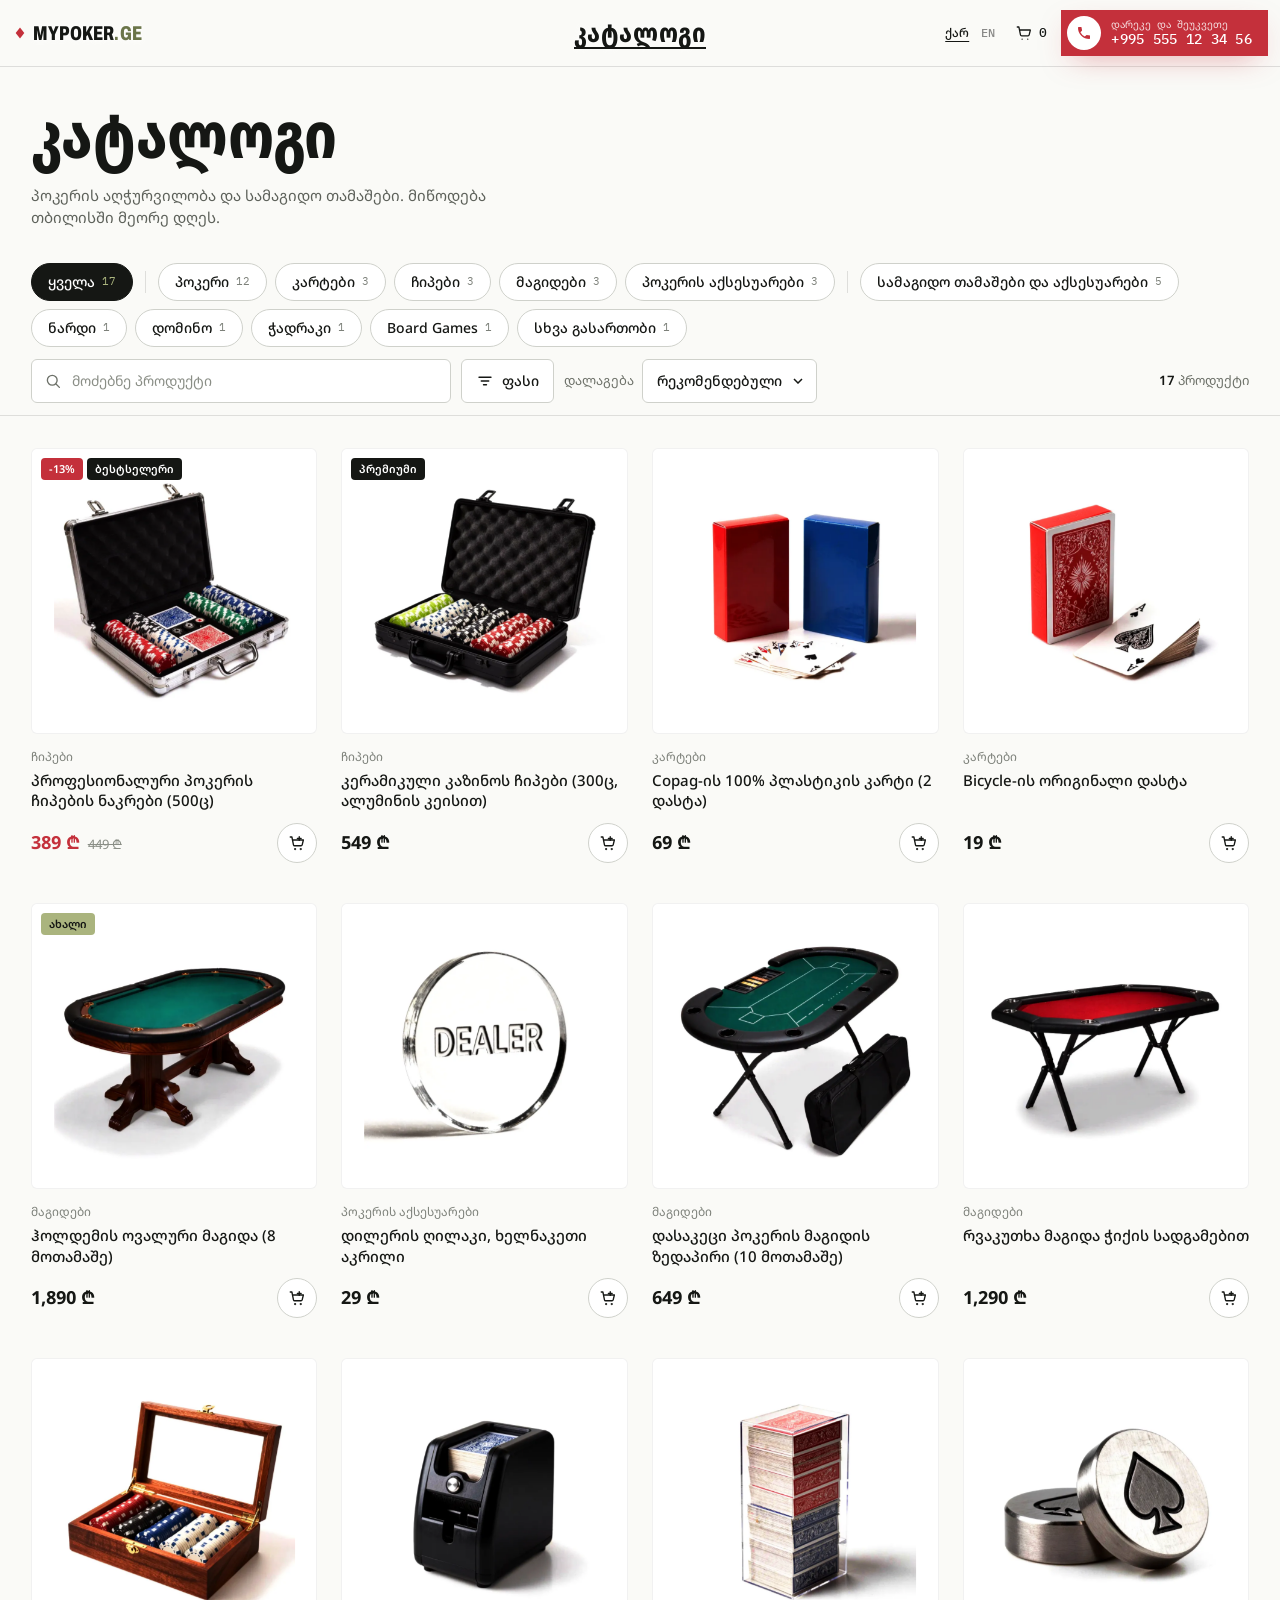
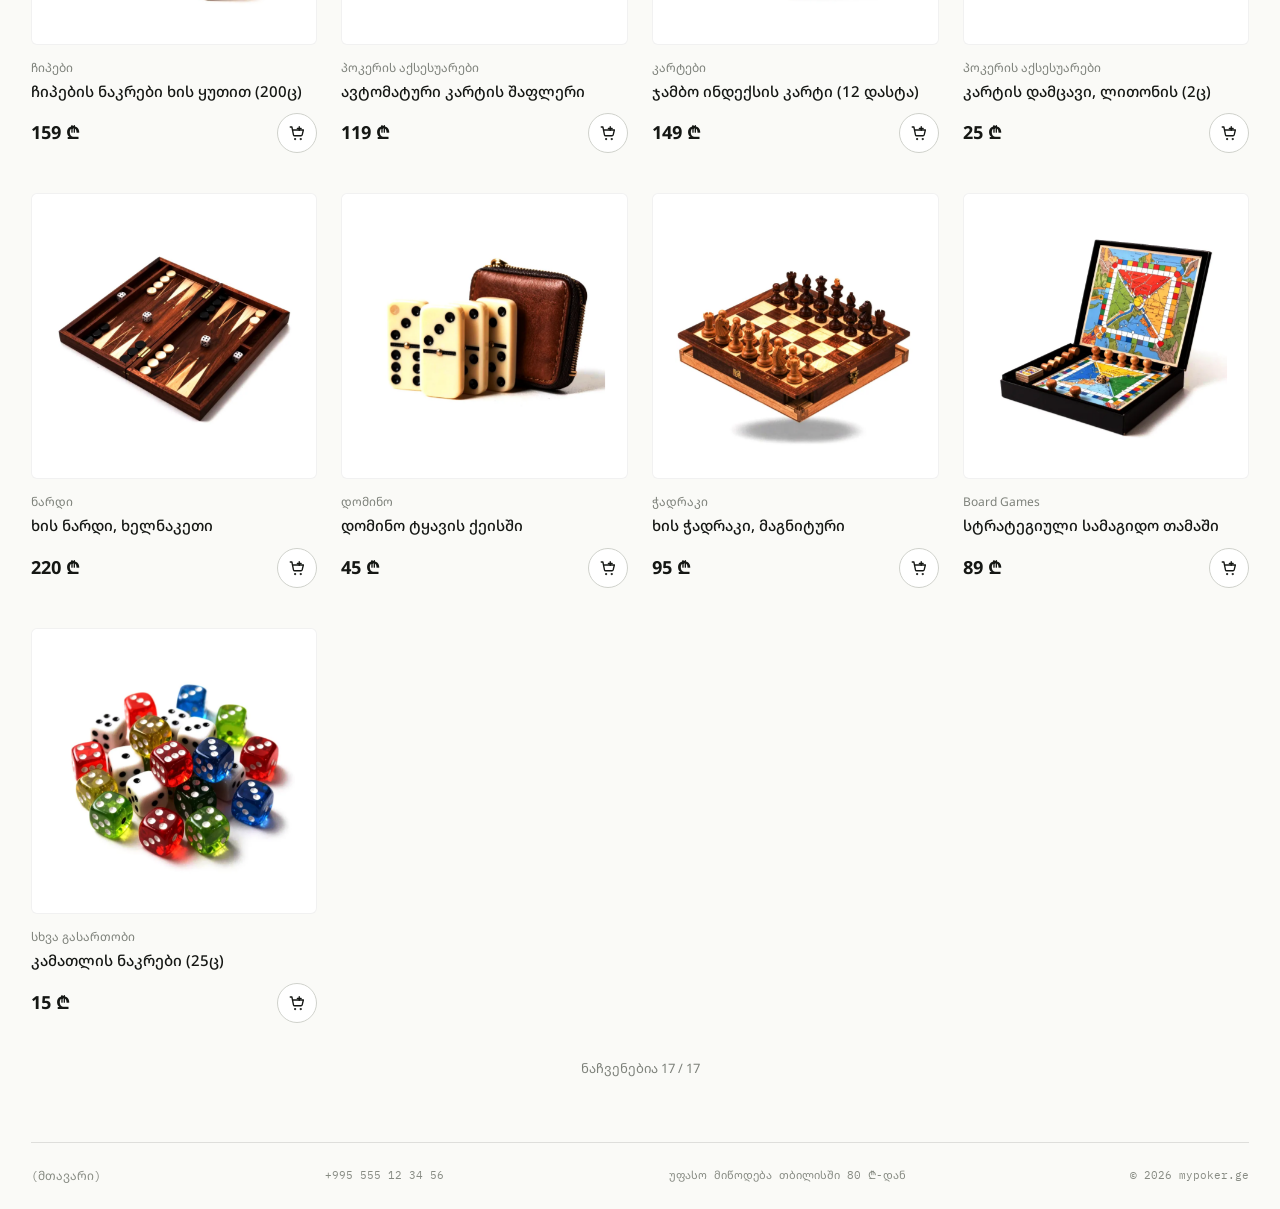
==== commit 6de1d32a: "Drop the '/' shortcut hint from catalog search The shortcut still works; the hint read as clutter to" ====
--- a/catalog.html
+++ b/catalog.html
@@ -41,7 +41,6 @@
         <svg viewBox="0 0 24 24" aria-hidden="true"><circle cx="11" cy="11" r="6.5"/><path d="m16 16 4.5 4.5"/></svg>
         <span class="sr" data-t="search">ძებნა</span>
         <input type="search" data-search autocomplete="off" placeholder="მოძებნე პროდუქტი">
-        <kbd aria-hidden="true">/</kbd>
       </label>
       <div class="bar__filter">
         <button type="button" class="bar__btn" data-price-btn aria-expanded="false" aria-controls="price-pop">
--- a/css/catalog.css
+++ b/css/catalog.css
@@ -23,11 +23,9 @@
 .bar__tools { display: flex; align-items: center; gap: 10px; }
 .bar__search { position: relative; flex: 1 1 320px; max-width: 420px; display: flex; align-items: center; }
 .bar__search svg { position: absolute; left: 13px; width: 18px; height: 18px; fill: none; stroke: #6d7169; stroke-width: 1.8; stroke-linecap: round; pointer-events: none; }
-.bar__search input { width: 100%; height: 44px; padding: 0 40px 0 40px; border: 1px solid #cfd1cb; border-radius: 6px; background: #fff; font-family: var(--f-text); font-size: 14px; transition: border-color var(--m-150), box-shadow var(--m-150); }
+.bar__search input { width: 100%; height: 44px; padding: 0 14px 0 40px; border: 1px solid #cfd1cb; border-radius: 6px; background: #fff; font-family: var(--f-text); font-size: 14px; transition: border-color var(--m-150), box-shadow var(--m-150); }
 .bar__search input::placeholder { color: #8a8e86; }
 .bar__search input:focus { outline: 0; border-color: var(--ink); box-shadow: 0 0 0 3px rgba(170, 180, 126, .45); }
-.bar__search kbd { position: absolute; right: 10px; padding: 1px 6px; border: 1px solid #d6d8d2; border-radius: 4px; font-family: var(--f-mono); font-size: 11px; color: #8a8e86; pointer-events: none; }
-.bar__search input:focus ~ kbd, .bar__search input:not(:placeholder-shown) ~ kbd { display: none; }
 
 .bar__filter { position: relative; }
 .bar__btn, .bar__sort select { display: inline-flex; align-items: center; gap: 8px; height: 44px; padding: 0 14px; border: 1px solid #cfd1cb; border-radius: 6px; background: #fff; color: var(--ink); font-family: var(--f-text); font-size: 14px; font-weight: 500; transition: border-color var(--m-150); }
@@ -116,8 +114,7 @@
   .chip:not(.chip--sep) { height: 36px; padding: 0 14px; font-size: 13px; }
   .bar__tools { flex-wrap: wrap; gap: 8px; }
   .bar__search { flex: 1 1 100%; max-width: none; }
-  .bar__search kbd { display: none; }
-  .bar__search input, .bar__btn, .bar__sort select { height: 40px; }
+    .bar__search input, .bar__btn, .bar__sort select { height: 40px; }
   .bar__sort > span { display: none; }
   .bar__count { display: none; }
   .bar__sort { flex: 1; }
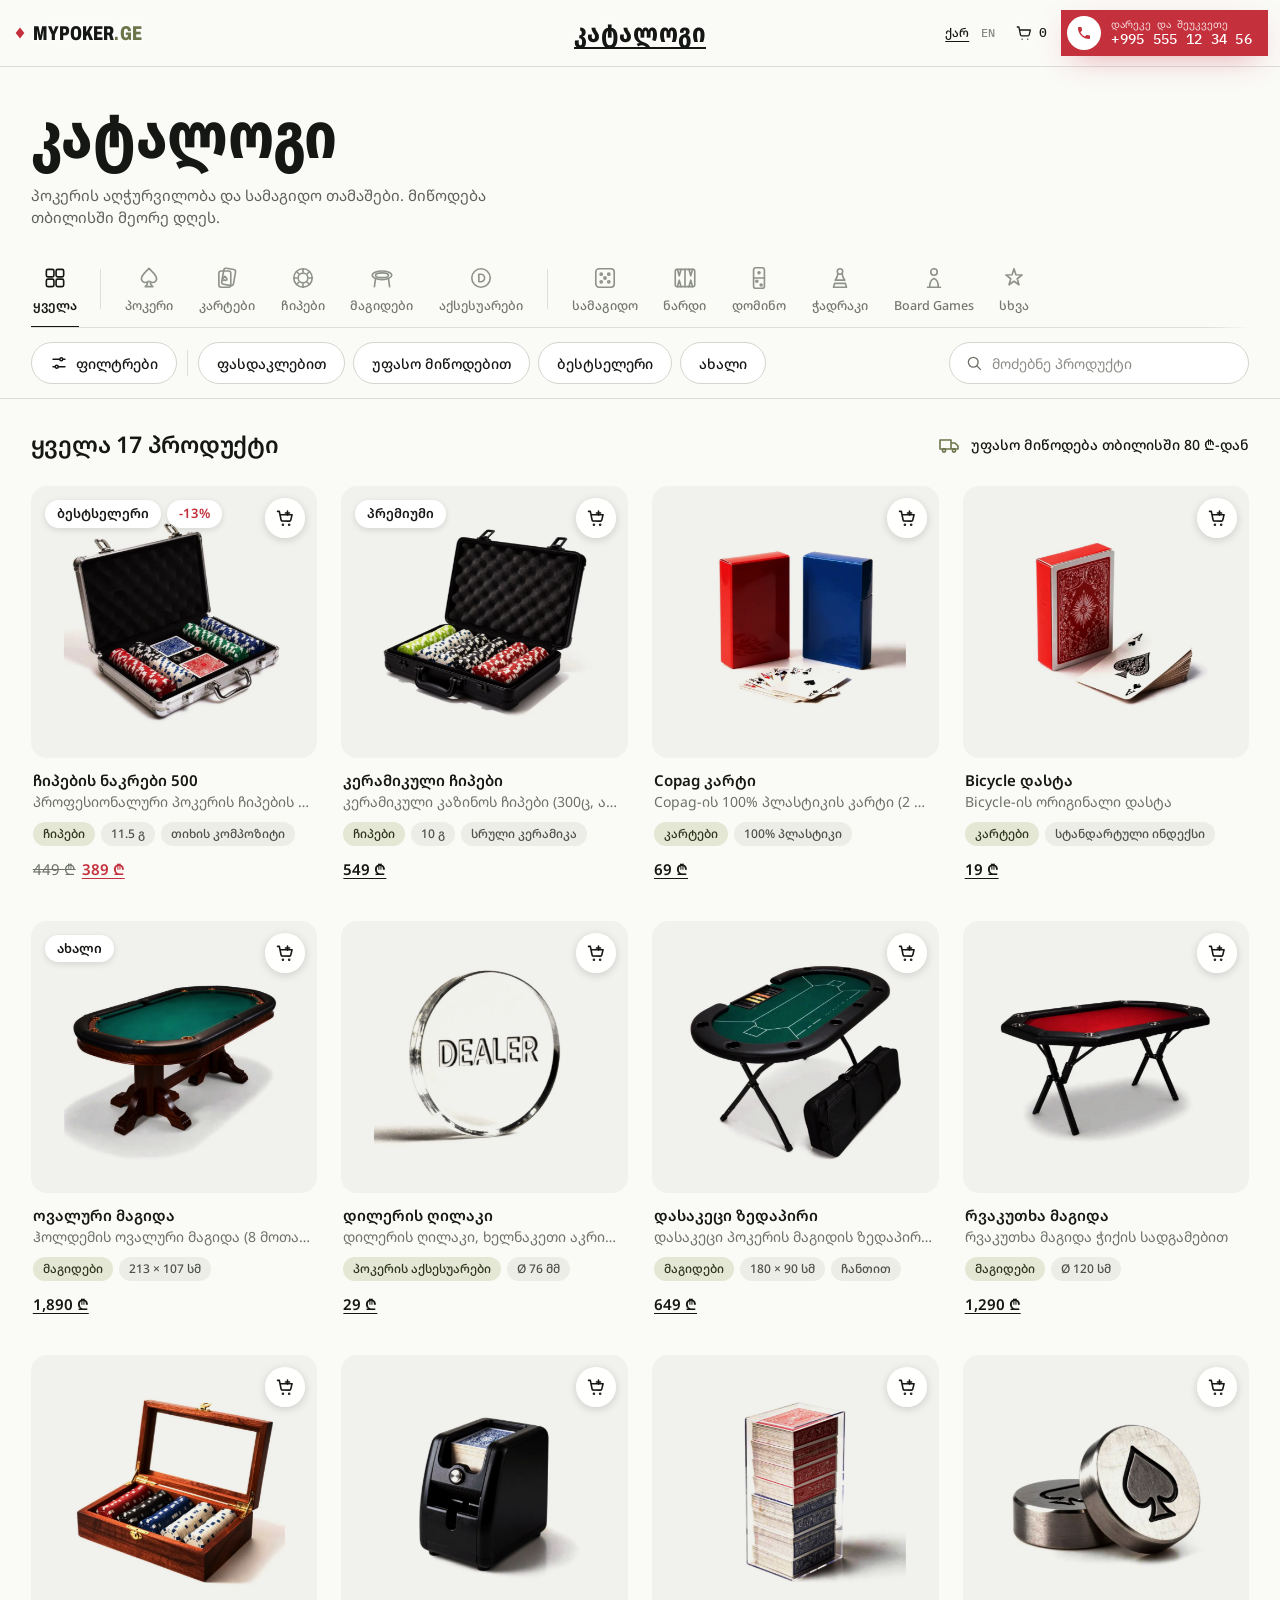
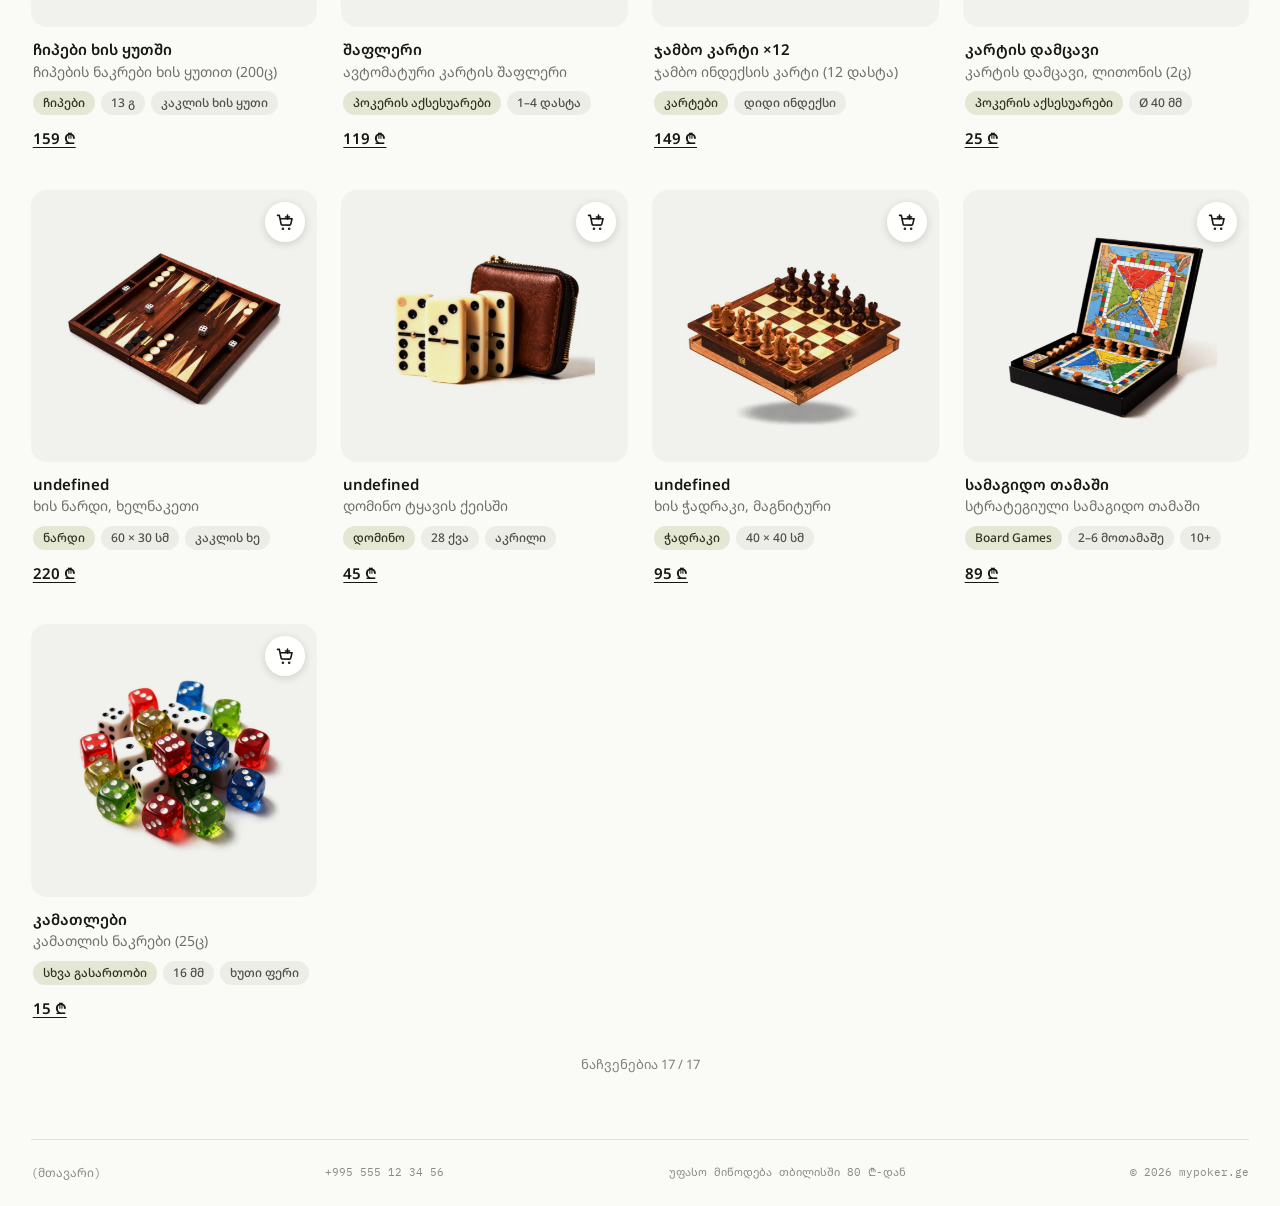
==== commit 3ebcb48d: "Airbnb-style catalog filters and tags on cards - Categories become an icon tab row with an underline" ====
--- a/catalog.html
+++ b/catalog.html
@@ -35,30 +35,25 @@
   </header>
 
   <div class="bar" data-bar>
-    <nav class="bar__cats" data-cats aria-label="კატეგორიები"></nav>
+    <nav class="tabs" data-cats aria-label="კატეგორიები"></nav>
     <div class="bar__tools">
+      <button type="button" class="pill pill--filter" data-filters-open aria-haspopup="dialog">
+        <svg viewBox="0 0 24 24" aria-hidden="true"><path d="M4 7h9M17 7h3M4 17h3M11 17h9"/><circle cx="15" cy="7" r="2"/><circle cx="9" cy="17" r="2"/></svg>
+        <span data-t="filters">ფილტრები</span><b data-filter-n></b>
+      </button>
+      <span class="bar__sep" aria-hidden="true"></span>
+      <div class="bar__quick" data-quick></div>
       <label class="bar__search">
         <svg viewBox="0 0 24 24" aria-hidden="true"><circle cx="11" cy="11" r="6.5"/><path d="m16 16 4.5 4.5"/></svg>
         <span class="sr" data-t="search">ძებნა</span>
         <input type="search" data-search autocomplete="off" placeholder="მოძებნე პროდუქტი">
       </label>
-      <div class="bar__filter">
-        <button type="button" class="bar__btn" data-price-btn aria-expanded="false" aria-controls="price-pop">
-          <svg viewBox="0 0 24 24" aria-hidden="true"><path d="M4 7h16M7 12h10M10 17h4"/></svg>
-          <span data-t="fPrice">ფასი</span><b data-price-cur></b>
-        </button>
-        <div class="pop" id="price-pop" data-prices role="radiogroup" aria-label="ფასი" hidden></div>
-      </div>
-      <label class="bar__sort"><span data-t="sortBy">დალაგება</span>
-        <select data-sort>
-          <option value="rec" data-t="sortRec">რეკომენდებული</option>
-          <option value="asc" data-t="sortAsc">ფასი ↑</option>
-          <option value="desc" data-t="sortDesc">ფასი ↓</option>
-        </select>
-      </label>
-      <p class="bar__count" data-count aria-live="polite"></p>
     </div>
-    <div class="bar__active" data-active hidden></div>
+  </div>
+
+  <div class="results">
+    <h2 class="results__h" data-count aria-live="polite"></h2>
+    <p class="results__note"><svg viewBox="0 0 24 24" aria-hidden="true"><path d="M3 7h11v9H3zM14 10h4l3 3v3h-7"/><circle cx="7" cy="17.5" r="1.6"/><circle cx="17" cy="17.5" r="1.6"/></svg><span data-t="ship">უფასო მიწოდება თბილისში 80 ₾-დან</span></p>
   </div>
 
   <ul class="grid" id="grid" data-grid></ul>
@@ -75,6 +70,25 @@
     <span>© <span data-year>2026</span> mypoker.ge</span>
   </footer>
 </main>
+
+<!-- filters -->
+<div class="fdlg" data-fdlg hidden role="dialog" aria-modal="true" aria-labelledby="fdlg-h">
+  <div class="fdlg__box">
+    <header class="fdlg__head">
+      <button type="button" class="fdlg__x" data-filters-close aria-label="close"><svg viewBox="0 0 24 24" aria-hidden="true"><path d="m6 6 12 12M18 6 6 18"/></svg></button>
+      <h2 id="fdlg-h" data-t="filters">ფილტრები</h2>
+    </header>
+    <div class="fdlg__body">
+      <section class="fsec"><h3 data-t="fPrice">ფასი</h3><div class="fsec__pills" data-prices role="radiogroup"></div></section>
+      <section class="fsec"><h3 data-t="fSpecial">შეთავაზებები</h3><div class="fsec__checks" data-flags></div></section>
+      <section class="fsec"><h3 data-t="sortBy">დალაგება</h3><div class="fsec__pills" data-sorts role="radiogroup"></div></section>
+    </div>
+    <footer class="fdlg__foot">
+      <button type="button" class="fdlg__clear" data-reset data-t="clear">გასუფთავება</button>
+      <button type="button" class="fdlg__go" data-filters-close data-show></button>
+    </footer>
+  </div>
+</div>
 
 <!-- product quick view -->
 <div class="qv" data-qv hidden role="dialog" aria-modal="true" aria-labelledby="qv-name">
--- a/css/catalog.css
+++ b/css/catalog.css
@@ -1,5 +1,5 @@
 /* mypoker.ge — catalog: List / Index for a visual product range.
-   Heading + lead, sticky toolbar (categories, search, price, sort, count, active chips), airy card grid. */
+   Heading + lead, sticky toolbar (icon category tabs, Filters dialog, quick pills, search), result heading, card grid. */
 
 .cat-page { --wrap: 1320px; }
 .cat-page .hud { background: rgba(250, 250, 247, .92); backdrop-filter: blur(12px); -webkit-backdrop-filter: blur(12px); box-shadow: 0 1px 0 var(--line); }
@@ -9,70 +9,96 @@
 .chead__h { font-size: clamp(44px, 5vw, 76px); color: var(--ink); }
 .chead__lead { margin-top: 18px; max-width: 52ch; font-size: 15px; color: #5d615a; }
 
-/* toolbar */
-.bar { position: sticky; top: 66px; z-index: 40; margin: 0 calc(-1 * clamp(16px, 2.4vw, 32px)); padding: 12px clamp(16px, 2.4vw, 32px); background: rgba(250, 250, 247, .94); backdrop-filter: blur(12px); -webkit-backdrop-filter: blur(12px); border-bottom: 1px solid var(--line); }
-.bar__cats { display: flex; flex-wrap: wrap; gap: 8px; padding-bottom: 12px; }
-.bar__cats::-webkit-scrollbar { display: none; }
-.chip { flex: 0 0 auto; display: inline-flex; align-items: center; gap: 7px; height: 38px; padding: 0 16px; border: 1px solid #cfd1cb; border-radius: 999px; background: #fff; color: var(--ink); font-family: var(--f-text); font-size: 14px; font-weight: 500; white-space: nowrap; transition: background-color var(--m-150) var(--ease-out), border-color var(--m-150) var(--ease-out), color var(--m-150) var(--ease-out); }
-.chip sup { font-family: var(--f-mono); font-size: 11px; font-weight: 400; color: #7d817a; }
-.chip:hover { border-color: var(--ink); }
-.chip[aria-pressed="true"] { background: var(--ink); border-color: var(--ink); color: #fff; }
-.chip[aria-pressed="true"] sup { color: var(--lime); }
-.chip--sep { width: 1px; height: 22px; align-self: center; padding: 0; margin: 0 4px; border: 0; border-radius: 0; background: var(--line); }
+/* toolbar, Airbnb-style: icon category tabs, then Filters + quick pills + search */
+.bar { position: sticky; top: 66px; z-index: 40; margin: 0 calc(-1 * clamp(16px, 2.4vw, 32px)); padding: 0 clamp(16px, 2.4vw, 32px) 14px; background: rgba(250, 250, 247, .95); backdrop-filter: blur(12px); -webkit-backdrop-filter: blur(12px); border-bottom: 1px solid var(--line); }
+.tabs { display: flex; gap: clamp(14px, 1.7vw, 28px); overflow-x: auto; -webkit-mask-image: linear-gradient(90deg, #000 calc(100% - 40px), transparent); mask-image: linear-gradient(90deg, #000 calc(100% - 40px), transparent); scrollbar-width: none; margin-bottom: 14px; border-bottom: 1px solid var(--line); }
+.tabs::-webkit-scrollbar { display: none; }
+.tab { position: relative; flex: 0 0 auto; display: flex; flex-direction: column; align-items: center; gap: 6px; padding: 14px 2px 12px; border: 0; background: none; color: #74786f; font-family: var(--f-text); font-size: 12.5px; font-weight: 500; white-space: nowrap; transition: color var(--m-150) var(--ease-out); }
+.tab svg { width: 26px; height: 26px; fill: none; stroke: currentColor; stroke-width: 1.5; stroke-linecap: round; stroke-linejoin: round; opacity: .8; transition: opacity var(--m-150); }
+.tab::after { content: ""; position: absolute; left: 0; right: 0; bottom: -1px; height: 2px; background: currentColor; transform: scaleX(0); transition: transform var(--m-300) var(--ease-out); }
+.tab:hover { color: var(--ink); }
+.tab:hover::after { transform: scaleX(1); background: #c9cbc4; }
+.tab[aria-pressed="true"] { color: var(--ink); font-weight: 600; }
+.tab[aria-pressed="true"] svg { opacity: 1; }
+.tab[aria-pressed="true"]::after { transform: scaleX(1); background: var(--ink); }
+.tab--sep { flex: 0 0 1px; width: 1px; margin: 18px 0; padding: 0; background: var(--line); }
 
-.bar__tools { display: flex; align-items: center; gap: 10px; }
-.bar__search { position: relative; flex: 1 1 320px; max-width: 420px; display: flex; align-items: center; }
-.bar__search svg { position: absolute; left: 13px; width: 18px; height: 18px; fill: none; stroke: #6d7169; stroke-width: 1.8; stroke-linecap: round; pointer-events: none; }
-.bar__search input { width: 100%; height: 44px; padding: 0 14px 0 40px; border: 1px solid #cfd1cb; border-radius: 6px; background: #fff; font-family: var(--f-text); font-size: 14px; transition: border-color var(--m-150), box-shadow var(--m-150); }
+.bar__tools { display: flex; align-items: center; gap: 10px; min-width: 0; }
+.pill { flex: 0 0 auto; display: inline-flex; align-items: center; gap: 8px; height: 42px; padding: 0 18px; border: 1px solid #d3d5ce; border-radius: 999px; background: #fff; color: var(--ink); font-family: var(--f-text); font-size: 14px; font-weight: 500; white-space: nowrap; transition: border-color var(--m-150) var(--ease-out), background-color var(--m-150) var(--ease-out), box-shadow var(--m-150) var(--ease-out); }
+.pill:hover { border-color: var(--ink); }
+.pill[aria-pressed="true"] { border-color: var(--ink); background: #f1f2ec; box-shadow: inset 0 0 0 1px var(--ink); }
+.pill--filter svg { width: 18px; height: 18px; fill: none; stroke: currentColor; stroke-width: 1.8; stroke-linecap: round; }
+.pill--filter b { display: grid; place-items: center; min-width: 20px; height: 20px; padding: 0 6px; border-radius: 999px; background: var(--ink); color: #fff; font-size: 11px; font-weight: 600; }
+.pill--filter b:empty { display: none; }
+.bar__sep { flex: 0 0 1px; width: 1px; height: 26px; background: var(--line); }
+.bar__quick { display: flex; gap: 8px; overflow-x: auto; scrollbar-width: none; min-width: 0; }
+.bar__quick::-webkit-scrollbar { display: none; }
+.bar__search { position: relative; flex: 0 1 300px; margin-left: auto; display: flex; align-items: center; }
+.bar__search svg { position: absolute; left: 16px; width: 18px; height: 18px; fill: none; stroke: #6d7169; stroke-width: 1.8; stroke-linecap: round; pointer-events: none; }
+.bar__search input { width: 100%; height: 42px; padding: 0 16px 0 42px; border: 1px solid #d3d5ce; border-radius: 999px; background: #fff; font-family: var(--f-text); font-size: 14px; transition: border-color var(--m-150), box-shadow var(--m-150); }
 .bar__search input::placeholder { color: #8a8e86; }
 .bar__search input:focus { outline: 0; border-color: var(--ink); box-shadow: 0 0 0 3px rgba(170, 180, 126, .45); }
 
-.bar__filter { position: relative; }
-.bar__btn, .bar__sort select { display: inline-flex; align-items: center; gap: 8px; height: 44px; padding: 0 14px; border: 1px solid #cfd1cb; border-radius: 6px; background: #fff; color: var(--ink); font-family: var(--f-text); font-size: 14px; font-weight: 500; transition: border-color var(--m-150); }
-.bar__btn:hover, .bar__sort select:hover, .bar__btn[aria-expanded="true"] { border-color: var(--ink); }
-.bar__btn svg { width: 18px; height: 18px; fill: none; stroke: currentColor; stroke-width: 1.8; stroke-linecap: round; }
-.bar__btn b { padding: 1px 8px; border-radius: 999px; background: var(--lime); font-family: var(--f-mono); font-size: 11px; font-weight: 500; }
-.bar__btn b:empty { display: none; }
-.pop { position: absolute; left: 0; top: calc(100% + 6px); z-index: 5; min-width: 220px; padding: 6px; border: 1px solid #cfd1cb; border-radius: 8px; background: #fff; box-shadow: 0 18px 40px -18px rgba(20, 22, 19, .35); }
-.pop button { display: flex; align-items: center; gap: 10px; width: 100%; padding: 10px 12px; border: 0; border-radius: 5px; background: none; font-family: var(--f-text); font-size: 14px; text-align: left; }
-.pop button::before { content: ""; width: 16px; height: 16px; flex: 0 0 auto; border: 1.5px solid #9a9e96; border-radius: 50%; }
-.pop button:hover { background: var(--paper); }
-.pop button[aria-checked="true"]::before { border: 5px solid var(--ink); }
+.results { display: flex; flex-wrap: wrap; align-items: center; justify-content: space-between; gap: 8px 20px; padding: 28px 0 0; }
+.results__h { font-size: clamp(20px, 1.8vw, 26px); font-weight: 600; letter-spacing: -.01em; }
+.results__note { display: inline-flex; align-items: center; gap: 10px; font-size: 14px; font-weight: 500; }
+.results__note svg { width: 24px; height: 24px; fill: none; stroke: var(--olive); stroke-width: 1.6; stroke-linejoin: round; }
 
-.bar__sort { display: inline-flex; align-items: center; gap: 8px; font-size: 13px; color: #6d7169; }
-.bar__sort select { appearance: none; padding-right: 34px; background: #fff url("data:image/svg+xml,%3Csvg xmlns='http://www.w3.org/2000/svg' width='10' height='6'%3E%3Cpath d='m1 1 4 4 4-4' fill='none' stroke='%23151714' stroke-width='1.5'/%3E%3C/svg%3E") no-repeat right 13px center; cursor: pointer; }
-.bar__count { margin-left: auto; font-size: 13px; color: #6d7169; white-space: nowrap; }
-.bar__count b { color: var(--ink); font-weight: 600; }
+/* filters dialog */
+.fdlg { position: fixed; inset: 0; z-index: 130; display: grid; place-items: center; padding: 20px; background: rgba(20, 22, 19, .5); opacity: 0; transition: opacity var(--m-200) var(--ease-out); }
+.fdlg.is-on { opacity: 1; }
+.fdlg__box { width: min(640px, 100%); max-height: min(780px, 100%); display: flex; flex-direction: column; overflow: hidden; border-radius: 16px; background: #fff; box-shadow: 0 30px 80px -20px rgba(20, 22, 19, .45); transform: translateY(16px); transition: transform var(--m-300) var(--ease-out); }
+.fdlg.is-on .fdlg__box { transform: none; }
+.fdlg__head { position: relative; display: grid; place-items: center; height: 64px; border-bottom: 1px solid var(--line); }
+.fdlg__head h2 { font-size: 16px; font-weight: 700; }
+.fdlg__x { position: absolute; left: 16px; top: 50%; display: grid; place-items: center; width: 34px; height: 34px; margin-top: -17px; border: 0; border-radius: 50%; background: none; }
+.fdlg__x:hover { background: var(--paper); }
+.fdlg__x svg { width: 16px; height: 16px; fill: none; stroke: var(--ink); stroke-width: 2; stroke-linecap: round; }
+.fdlg__body { flex: 1; overflow: auto; padding: 0 24px; }
+.fsec { padding: 24px 0; }
+.fsec + .fsec { border-top: 1px solid var(--line); }
+.fsec h3 { margin-bottom: 14px; font-size: 18px; font-weight: 600; }
+.fsec__pills { display: flex; flex-wrap: wrap; gap: 10px; }
+.fsec__pills button { height: 42px; padding: 0 18px; border: 1px solid #d3d5ce; border-radius: 999px; background: #fff; font-family: var(--f-text); font-size: 14px; font-weight: 500; }
+.fsec__pills button:hover { border-color: var(--ink); }
+.fsec__pills button[aria-checked="true"] { background: var(--ink); border-color: var(--ink); color: #fff; }
+.fsec__checks { display: grid; grid-template-columns: 1fr 1fr; gap: 14px 24px; }
+.fsec__checks label { display: flex; align-items: center; gap: 12px; font-size: 15px; cursor: pointer; }
+.fsec__checks input { width: 22px; height: 22px; margin: 0; accent-color: var(--ink); }
+.fsec__checks small { color: #8a8e86; font-size: 13px; }
+.fdlg__foot { display: flex; align-items: center; justify-content: space-between; gap: 16px; padding: 14px 24px; border-top: 1px solid var(--line); }
+.fdlg__clear { border: 0; background: none; padding: 10px 4px; font-family: var(--f-text); font-size: 15px; font-weight: 600; text-decoration: underline; text-underline-offset: 3px; }
+.fdlg__go { height: 48px; padding: 0 24px; border: 0; border-radius: 10px; background: var(--ink); color: #fff; font-family: var(--f-text); font-size: 15px; font-weight: 600; }
+.fdlg__go:hover { background: #000; }
 
-.bar__active { display: flex; flex-wrap: wrap; align-items: center; gap: 8px; padding-top: 12px; }
-.fchip { display: inline-flex; align-items: center; gap: 8px; height: 30px; padding: 0 8px 0 12px; border: 0; border-radius: 999px; background: #e7e9e0; color: var(--ink); font-family: var(--f-text); font-size: 13px; }
-.fchip span { font-size: 15px; line-height: 1; color: #5d615a; }
-.fchip:hover { background: #dcdfd2; }
-.fclear { border: 0; background: none; font-family: var(--f-text); font-size: 13px; text-decoration: underline; text-underline-offset: 3px; color: #5d615a; }
-.fclear:hover { color: var(--ink); }
-
-/* grid: airy cards, image first, one price, one action */
-.grid { display: grid; grid-template-columns: repeat(4, minmax(0, 1fr)); gap: 40px 24px; padding: 32px 0 8px; }
-.tile { position: relative; display: flex; flex-direction: column; cursor: pointer; outline-offset: 4px; }
-.tile__img { position: relative; aspect-ratio: 1; overflow: hidden; border-radius: 6px; background: #fff; box-shadow: inset 0 0 0 1px rgba(20, 22, 19, .06); }
-.tile__img img { width: 100%; height: 100%; padding: 8%; object-fit: contain; mix-blend-mode: multiply; transition: transform var(--m-300) var(--ease-out); will-change: transform; }
+/* grid: Airbnb-style cards. Full-bleed rounded image, pill badges and the cart action on the image,
+   then name, grey details and price below. */
+.grid { display: grid; grid-template-columns: repeat(4, minmax(0, 1fr)); gap: 40px 24px; padding: 24px 0 8px; }
+.tile { position: relative; display: flex; flex-direction: column; cursor: pointer; outline-offset: 4px; border-radius: 16px; }
+.tile__img { position: relative; aspect-ratio: 20 / 19; overflow: hidden; border-radius: 16px; background: #f1f1ee; }
+.tile__img img { width: 100%; height: 100%; padding: 9%; object-fit: contain; mix-blend-mode: multiply; transition: transform var(--m-300) var(--ease-out); will-change: transform; }
 .tile:hover .tile__img img, .tile:focus-visible .tile__img img { transform: scale(1.05); }
-.tile__badges { position: absolute; top: 10px; left: 10px; z-index: 2; display: flex; gap: 4px; }
-.badge { padding: 3px 8px; border-radius: 4px; font-family: var(--f-text); font-size: 11px; font-weight: 600; background: var(--ink); color: #fff; }
-.badge--sale { background: var(--red); }
-.badge--new { background: var(--lime); color: var(--ink); }
-.tile__body { display: flex; flex-direction: column; gap: 4px; padding-top: 14px; flex: 1; }
-.tile__meta { font-size: 12px; color: #7d817a; }
-.tile__name { font-size: 15px; font-weight: 500; line-height: 1.35; display: -webkit-box; -webkit-line-clamp: 2; -webkit-box-orient: vertical; overflow: hidden; }
-.tile:hover .tile__name { text-decoration: underline; text-underline-offset: 3px; text-decoration-thickness: 1px; }
-.tile__row { display: flex; justify-content: space-between; align-items: center; gap: 10px; margin-top: auto; padding-top: 8px; }
-.tile__price { display: flex; align-items: baseline; gap: 8px; font-size: 18px; font-weight: 700; }
-.tile__price s { font-size: 13px; font-weight: 400; color: #8a8e86; }
-.tile__price.is-sale { color: var(--red); }
-.tile__add { display: grid; place-items: center; width: 40px; height: 40px; flex: 0 0 auto; border: 1px solid #cfd1cb; border-radius: 50%; background: #fff; color: var(--ink); transition: background-color var(--m-150), border-color var(--m-150), color var(--m-150); }
-.tile__add svg { width: 18px; height: 18px; fill: none; stroke: currentColor; stroke-width: 1.8; stroke-linecap: round; stroke-linejoin: round; }
-.tile__add:hover { background: var(--ink); border-color: var(--ink); color: #fff; }
-.tile__add.is-in { background: var(--lime); border-color: var(--lime); }
+.tile__badges { position: absolute; top: 14px; left: 14px; z-index: 2; display: flex; gap: 6px; }
+.badge { padding: 6px 12px; border-radius: 999px; background: #fff; color: var(--ink); font-family: var(--f-text); font-size: 13px; font-weight: 600; line-height: 1.2; box-shadow: 0 2px 6px rgba(20, 22, 19, .12); }
+.badge--sale { color: var(--red); }
+.tile__add { position: absolute; top: 12px; right: 12px; z-index: 2; display: grid; place-items: center; width: 40px; height: 40px; border: 0; border-radius: 50%; background: rgba(255, 255, 255, .94); color: var(--ink); box-shadow: 0 2px 8px rgba(20, 22, 19, .16); transition: transform var(--m-150) var(--ease-out), background-color var(--m-150), color var(--m-150); }
+.tile__add svg { width: 20px; height: 20px; fill: none; stroke: currentColor; stroke-width: 1.9; stroke-linecap: round; stroke-linejoin: round; }
+.tile__add:hover { transform: scale(1.08); }
+.tile__add:active { transform: scale(.94); }
+.tile__add.is-in { background: var(--ink); color: #fff; }
+.tile__add .i-in { display: none; }
+.tile__add.is-in .i-add { display: none; }
+.tile__add.is-in .i-in { display: block; }
+.tile__body { display: flex; flex-direction: column; gap: 2px; padding: 12px 2px 0; }
+.tile__name { font-size: 15px; font-weight: 600; line-height: 1.35; white-space: nowrap; overflow: hidden; text-overflow: ellipsis; }
+.tile__meta { font-size: 14px; line-height: 1.4; color: #6d7169; white-space: nowrap; overflow: hidden; text-overflow: ellipsis; }
+.tile__tags { display: flex; flex-wrap: wrap; gap: 6px; height: 24px; margin-top: 8px; overflow: hidden; }
+.tag { flex: 0 0 auto; max-width: 100%; padding: 3px 10px; border-radius: 999px; background: #ecede6; color: #4d5149; font-size: 12px; font-weight: 500; line-height: 1.5; white-space: nowrap; overflow: hidden; text-overflow: ellipsis; }
+.tag--cat { background: #e3e7d3; color: var(--olive-ink); }
+.tile__price { margin-top: 10px; display: flex; flex-wrap: wrap; align-items: baseline; gap: 0 6px; font-size: 15px; }
+.tile__price s { color: #6d7169; }
+.tile__price b { font-weight: 600; text-decoration: underline; text-underline-offset: 3px; text-decoration-thickness: 1px; }
+.tile__price.is-sale b { color: var(--red); }
 .grid__foot { padding: 28px 0 0; text-align: center; font-size: 13px; color: #7d817a; }
 
 .empty { padding: 72px 0; display: grid; gap: 14px; justify-items: center; text-align: center; }
@@ -106,23 +132,34 @@
 
 @media (max-width: 1100px) { .grid { grid-template-columns: repeat(3, minmax(0, 1fr)); } }
 @media (max-width: 760px) {
-  .cat-page .hud { box-shadow: 0 1px 0 var(--line); }
-  .chead { padding: 84px 0 16px; }
+  .chead { padding: 84px 0 12px; }
   .chead__lead { font-size: 14px; }
-  .bar { top: 56px; padding-top: 10px; padding-bottom: 10px; }
-  .bar__cats { flex-wrap: nowrap; overflow-x: auto; scrollbar-width: none; margin: 0 calc(-1 * clamp(16px, 2.4vw, 32px)); padding: 0 clamp(16px, 2.4vw, 32px) 10px; }
-  .chip:not(.chip--sep) { height: 36px; padding: 0 14px; font-size: 13px; }
+  .bar { top: 56px; padding-bottom: 10px; }
+  .tabs { gap: 22px; margin: 0 calc(-1 * clamp(16px, 2.4vw, 32px)) 10px; padding: 0 clamp(16px, 2.4vw, 32px); }
+  .tab { padding: 10px 0 9px; font-size: 11.5px; gap: 4px; }
+  .tab svg { width: 22px; height: 22px; }
   .bar__tools { flex-wrap: wrap; gap: 8px; }
-  .bar__search { flex: 1 1 100%; max-width: none; }
-    .bar__search input, .bar__btn, .bar__sort select { height: 40px; }
-  .bar__sort > span { display: none; }
-  .bar__count { display: none; }
-  .bar__sort { flex: 1; }
-  .bar__sort select { width: 100%; }
-  .grid { grid-template-columns: repeat(2, minmax(0, 1fr)); gap: 28px 14px; padding-top: 20px; }
-  .tile__name { font-size: 13.5px; }
-  .tile__price { font-size: 16px; flex-wrap: wrap; gap: 0 6px; }
-  .tile__add { width: 36px; height: 36px; }
+  .bar__search { order: -1; flex: 1 1 100%; margin: 0; }
+  .bar__search input, .pill { height: 38px; }
+  .pill { padding: 0 14px; font-size: 13px; }
+  .bar__quick { flex: 1; }
+  .bar__sep { display: none; }
+  .results { padding-top: 18px; }
+  .results__note { font-size: 12.5px; }
+  .grid { grid-template-columns: repeat(2, minmax(0, 1fr)); gap: 28px 14px; padding-top: 16px; }
+  .tile, .tile__img { border-radius: 12px; }
+  .tile__badges { top: 8px; left: 8px; }
+  .badge { padding: 4px 9px; font-size: 11px; }
+  .badge + .badge { display: none; }
+  .tile__add { top: 8px; right: 8px; width: 34px; height: 34px; }
+  .tile__add svg { width: 17px; height: 17px; }
+  .tile__name { font-size: 14px; }
+  .tile__meta, .tile__price { font-size: 13px; }
+  .tag { font-size: 11px; padding: 2px 8px; }
+  .tag:not(.tag--cat) { display: none; }
+  .fdlg { padding: 0; align-items: end; }
+  .fdlg__box { width: 100%; max-height: 92svh; border-radius: 16px 16px 0 0; }
+  .fsec__checks { grid-template-columns: 1fr; }
   .qv__box { grid-template-columns: 1fr; }
   .qv__img { margin: 40px 22px 0; }
   .qv__info { padding: 14px 22px 22px; }
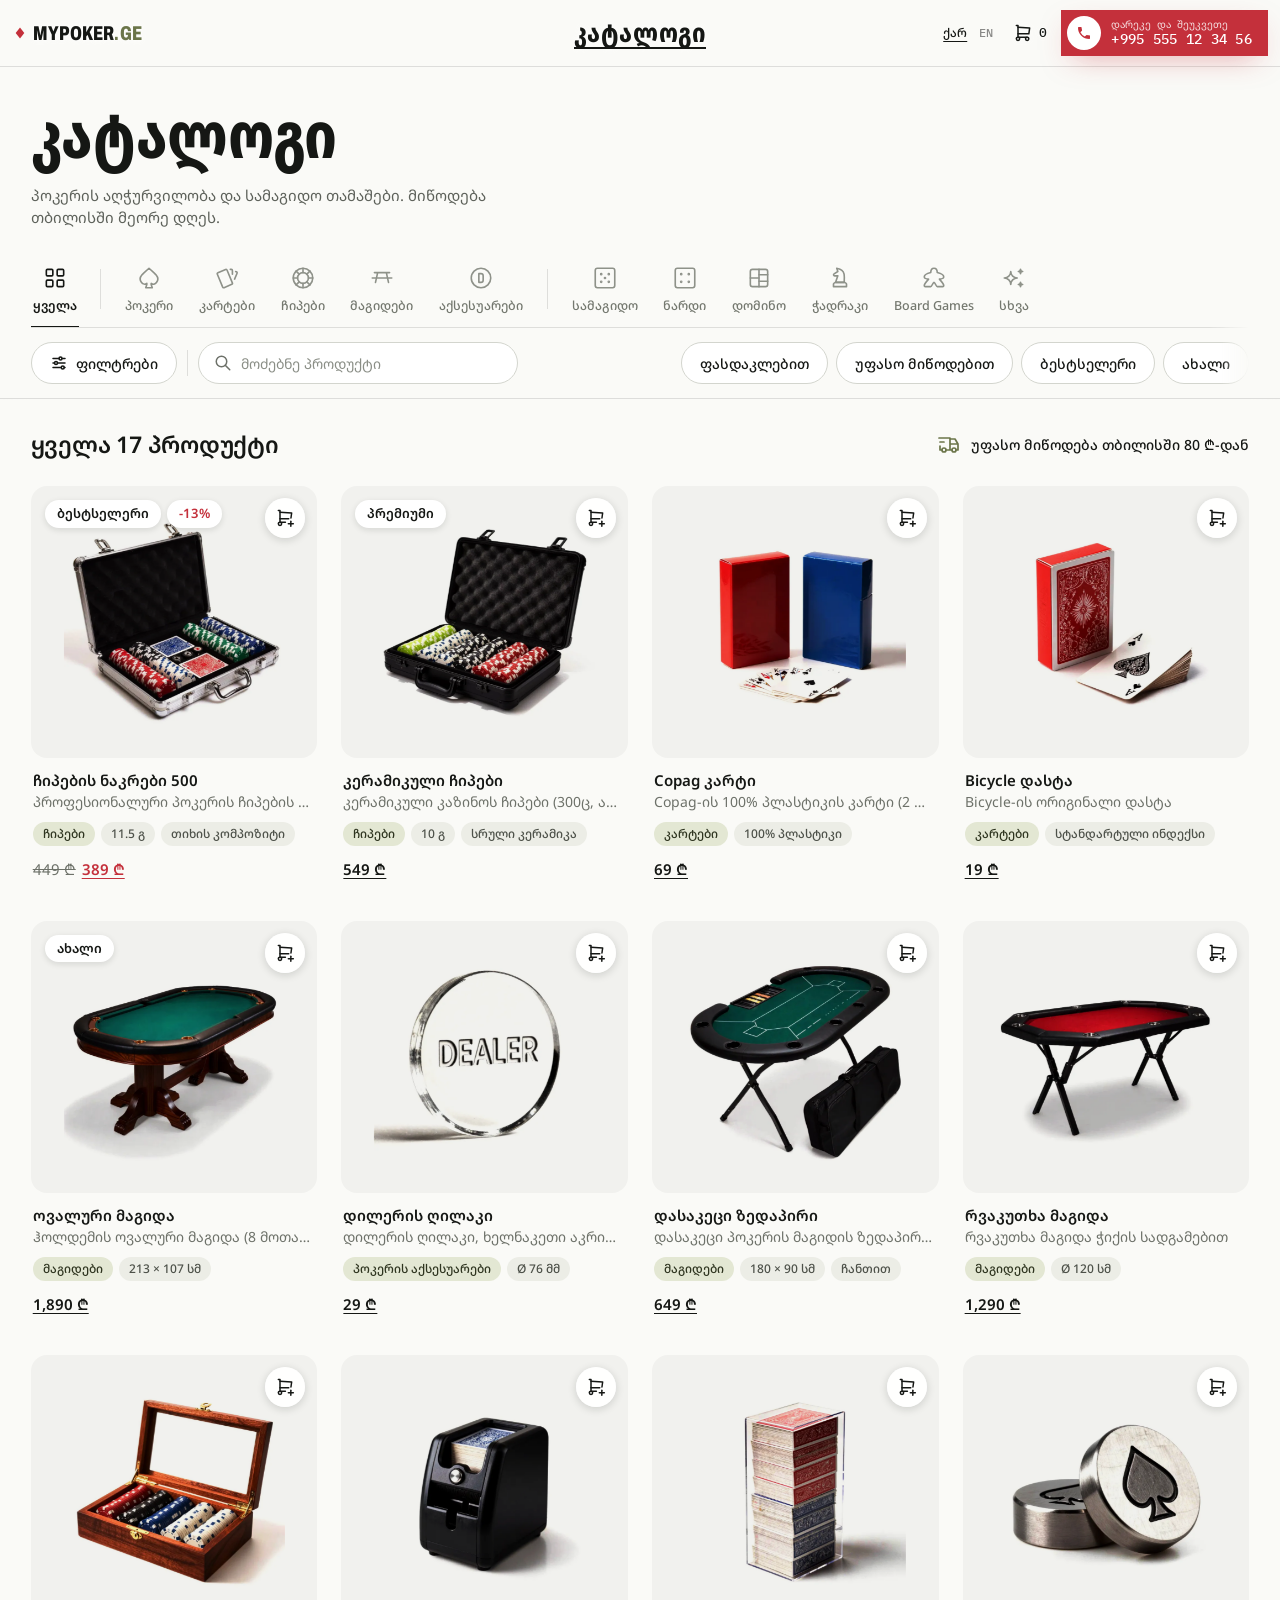
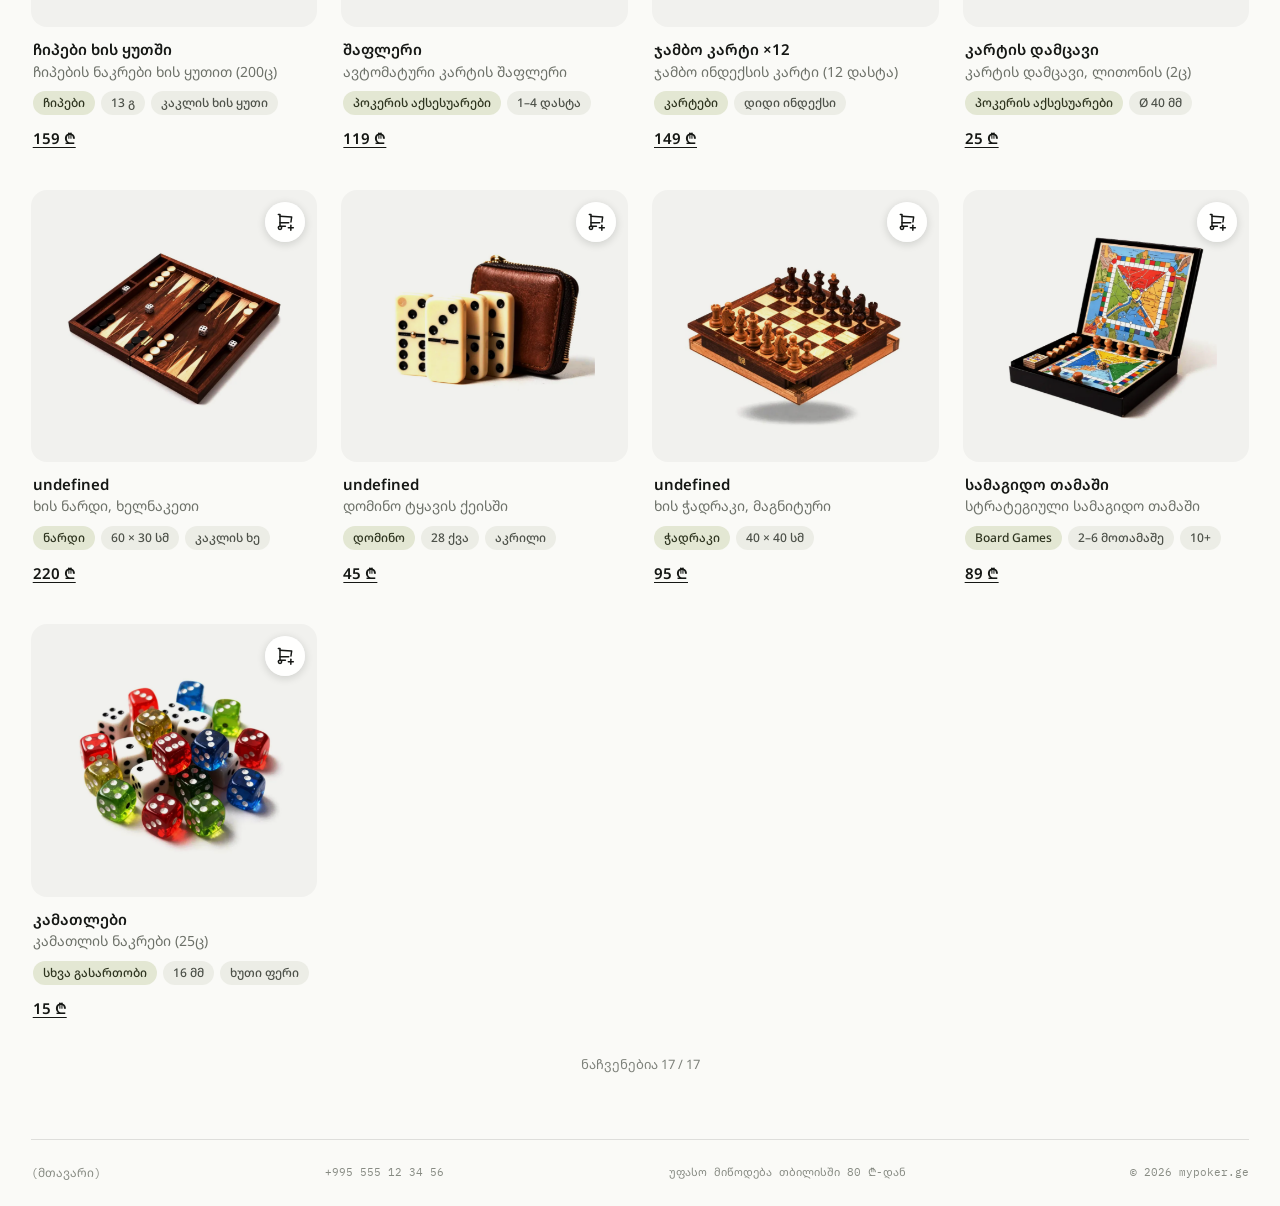
==== commit 588ac8f9: "Replace hand-drawn icons with Tabler Icons; reorder catalog toolbar - Category tabs, add-to-cart (ca" ====
--- a/catalog.html
+++ b/catalog.html
@@ -21,7 +21,7 @@
   <a class="hud__cat" href="catalog.html" aria-current="page"><span data-t="catalog">კატალოგი</span></a>
   <div class="hud__end">
     <span class="hud__lang"><button type="button" data-lang="ka">ქარ</button><button type="button" data-lang="en">EN</button></span>
-    <button class="hud__cart" type="button" data-open-cart aria-label="Cart"><svg viewBox="0 0 24 24" aria-hidden="true"><path d="M3 4h2.2l2.1 10.4a1.6 1.6 0 0 0 1.6 1.3h8.4a1.6 1.6 0 0 0 1.6-1.2L20.5 8H6.1M9.5 20.2h.01M17 20.2h.01"/></svg><b data-cart-n>0</b></button>
+    <button class="hud__cart" type="button" data-open-cart aria-label="Cart"><svg viewBox="0 0 24 24" aria-hidden="true"><path d="M6 19m-2 0a2 2 0 1 0 4 0a2 2 0 1 0 -4 0"/><path d="M17 19m-2 0a2 2 0 1 0 4 0a2 2 0 1 0 -4 0"/><path d="M17 17h-11v-14h-2"/><path d="M6 5l14 1l-1 7h-13"/></svg><b data-cart-n>0</b></button>
     <a class="hud__call" href="tel:+995555123456"><i aria-hidden="true"><svg viewBox="0 0 24 24"><path d="M6.6 10.8a15.2 15.2 0 0 0 6.6 6.6l2.2-2.2a1 1 0 0 1 1-.25 11.4 11.4 0 0 0 3.6.57 1 1 0 0 1 1 1V20a1 1 0 0 1-1 1A17 17 0 0 1 3 4a1 1 0 0 1 1-1h3.5a1 1 0 0 1 1 1c0 1.25.2 2.45.57 3.57a1 1 0 0 1-.25 1Z"/></svg></i><span><small data-t="callUs">დარეკე და შეუკვეთე</small>+995 555 12 34 56</span></a>
   </div>
 </header>
@@ -38,22 +38,22 @@
     <nav class="tabs" data-cats aria-label="კატეგორიები"></nav>
     <div class="bar__tools">
       <button type="button" class="pill pill--filter" data-filters-open aria-haspopup="dialog">
-        <svg viewBox="0 0 24 24" aria-hidden="true"><path d="M4 7h9M17 7h3M4 17h3M11 17h9"/><circle cx="15" cy="7" r="2"/><circle cx="9" cy="17" r="2"/></svg>
+        <svg viewBox="0 0 24 24" aria-hidden="true"><path d="M14 6m-2 0a2 2 0 1 0 4 0a2 2 0 1 0 -4 0"/><path d="M4 6l8 0"/><path d="M16 6l4 0"/><path d="M8 12m-2 0a2 2 0 1 0 4 0a2 2 0 1 0 -4 0"/><path d="M4 12l2 0"/><path d="M10 12l10 0"/><path d="M17 18m-2 0a2 2 0 1 0 4 0a2 2 0 1 0 -4 0"/><path d="M4 18l11 0"/><path d="M19 18l1 0"/></svg>
         <span data-t="filters">ფილტრები</span><b data-filter-n></b>
       </button>
       <span class="bar__sep" aria-hidden="true"></span>
-      <div class="bar__quick" data-quick></div>
       <label class="bar__search">
-        <svg viewBox="0 0 24 24" aria-hidden="true"><circle cx="11" cy="11" r="6.5"/><path d="m16 16 4.5 4.5"/></svg>
+        <svg viewBox="0 0 24 24" aria-hidden="true"><path d="M10 10m-7 0a7 7 0 1 0 14 0a7 7 0 1 0 -14 0"/><path d="M21 21l-6 -6"/></svg>
         <span class="sr" data-t="search">ძებნა</span>
         <input type="search" data-search autocomplete="off" placeholder="მოძებნე პროდუქტი">
       </label>
+      <div class="bar__quick" data-quick></div>
     </div>
   </div>
 
   <div class="results">
     <h2 class="results__h" data-count aria-live="polite"></h2>
-    <p class="results__note"><svg viewBox="0 0 24 24" aria-hidden="true"><path d="M3 7h11v9H3zM14 10h4l3 3v3h-7"/><circle cx="7" cy="17.5" r="1.6"/><circle cx="17" cy="17.5" r="1.6"/></svg><span data-t="ship">უფასო მიწოდება თბილისში 80 ₾-დან</span></p>
+    <p class="results__note"><svg viewBox="0 0 24 24" aria-hidden="true"><path d="M7 17m-2 0a2 2 0 1 0 4 0a2 2 0 1 0 -4 0"/><path d="M17 17m-2 0a2 2 0 1 0 4 0a2 2 0 1 0 -4 0"/><path d="M5 17h-2v-4m-1 -8h11v12m-4 0h6m4 0h2v-6h-8m0 -5h5l3 5"/><path d="M3 9l4 0"/></svg><span data-t="ship">უფასო მიწოდება თბილისში 80 ₾-დან</span></p>
   </div>
 
   <ul class="grid" id="grid" data-grid></ul>
@@ -75,7 +75,7 @@
 <div class="fdlg" data-fdlg hidden role="dialog" aria-modal="true" aria-labelledby="fdlg-h">
   <div class="fdlg__box">
     <header class="fdlg__head">
-      <button type="button" class="fdlg__x" data-filters-close aria-label="close"><svg viewBox="0 0 24 24" aria-hidden="true"><path d="m6 6 12 12M18 6 6 18"/></svg></button>
+      <button type="button" class="fdlg__x" data-filters-close aria-label="close"><svg viewBox="0 0 24 24" aria-hidden="true"><path d="M18 6l-12 12"/><path d="M6 6l12 12"/></svg></button>
       <h2 id="fdlg-h" data-t="filters">ფილტრები</h2>
     </header>
     <div class="fdlg__body">
--- a/css/base.css
+++ b/css/base.css
@@ -104,7 +104,7 @@
 .hud__lang button.is-on { color: var(--hud-fg); text-decoration: underline; text-underline-offset: 4px; }
 .hud__lang button:hover { color: var(--hud-fg); }
 .hud__cart { position: relative; display: inline-flex; align-items: center; gap: 6px; height: 38px; padding: 0 8px; border: 0; background: none; color: var(--hud-fg); font-family: var(--f-mono); font-size: 13px; font-weight: 500; transition: color var(--m-200) var(--ease-out); }
-.hud__cart svg { width: 18px; height: 18px; fill: none; stroke: currentColor; stroke-width: 1.7; stroke-linecap: round; stroke-linejoin: round; }
+.hud__cart svg { width: 20px; height: 20px; fill: none; stroke: currentColor; stroke-width: 1.8; stroke-linecap: round; stroke-linejoin: round; }
 .hud__cart b { font-weight: 500; min-width: 1ch; }
 .hud__cart:hover { opacity: .7; }
 .hud__call { display: inline-flex; align-items: center; gap: 10px; height: 46px; padding: 0 16px 0 6px; background: var(--red); color: #fff; text-decoration: none; font-family: var(--f-mono); font-size: 14px; font-weight: 500; letter-spacing: .02em; line-height: 1.15; box-shadow: 0 10px 30px -12px rgba(200, 48, 60, .5); transition: background-color var(--m-150) var(--ease-out); }
--- a/css/catalog.css
+++ b/css/catalog.css
@@ -27,14 +27,14 @@
 .pill { flex: 0 0 auto; display: inline-flex; align-items: center; gap: 8px; height: 42px; padding: 0 18px; border: 1px solid #d3d5ce; border-radius: 999px; background: #fff; color: var(--ink); font-family: var(--f-text); font-size: 14px; font-weight: 500; white-space: nowrap; transition: border-color var(--m-150) var(--ease-out), background-color var(--m-150) var(--ease-out), box-shadow var(--m-150) var(--ease-out); }
 .pill:hover { border-color: var(--ink); }
 .pill[aria-pressed="true"] { border-color: var(--ink); background: #f1f2ec; box-shadow: inset 0 0 0 1px var(--ink); }
-.pill--filter svg { width: 18px; height: 18px; fill: none; stroke: currentColor; stroke-width: 1.8; stroke-linecap: round; }
+.pill--filter svg { width: 18px; height: 18px; fill: none; stroke: currentColor; stroke-width: 2; stroke-linecap: round; stroke-linejoin: round; }
 .pill--filter b { display: grid; place-items: center; min-width: 20px; height: 20px; padding: 0 6px; border-radius: 999px; background: var(--ink); color: #fff; font-size: 11px; font-weight: 600; }
 .pill--filter b:empty { display: none; }
 .bar__sep { flex: 0 0 1px; width: 1px; height: 26px; background: var(--line); }
-.bar__quick { display: flex; gap: 8px; overflow-x: auto; scrollbar-width: none; min-width: 0; }
+.bar__quick { display: flex; gap: 8px; margin-left: auto; overflow-x: auto; scrollbar-width: none; min-width: 0; -webkit-mask-image: linear-gradient(90deg, #000 calc(100% - 28px), transparent); mask-image: linear-gradient(90deg, #000 calc(100% - 28px), transparent); }
 .bar__quick::-webkit-scrollbar { display: none; }
-.bar__search { position: relative; flex: 0 1 300px; margin-left: auto; display: flex; align-items: center; }
-.bar__search svg { position: absolute; left: 16px; width: 18px; height: 18px; fill: none; stroke: #6d7169; stroke-width: 1.8; stroke-linecap: round; pointer-events: none; }
+.bar__search { position: relative; flex: 0 1 320px; min-width: 200px; display: flex; align-items: center; }
+.bar__search svg { position: absolute; left: 16px; width: 18px; height: 18px; fill: none; stroke: #6d7169; stroke-width: 2; stroke-linejoin: round; stroke-linecap: round; pointer-events: none; }
 .bar__search input { width: 100%; height: 42px; padding: 0 16px 0 42px; border: 1px solid #d3d5ce; border-radius: 999px; background: #fff; font-family: var(--f-text); font-size: 14px; transition: border-color var(--m-150), box-shadow var(--m-150); }
 .bar__search input::placeholder { color: #8a8e86; }
 .bar__search input:focus { outline: 0; border-color: var(--ink); box-shadow: 0 0 0 3px rgba(170, 180, 126, .45); }
@@ -42,7 +42,7 @@
 .results { display: flex; flex-wrap: wrap; align-items: center; justify-content: space-between; gap: 8px 20px; padding: 28px 0 0; }
 .results__h { font-size: clamp(20px, 1.8vw, 26px); font-weight: 600; letter-spacing: -.01em; }
 .results__note { display: inline-flex; align-items: center; gap: 10px; font-size: 14px; font-weight: 500; }
-.results__note svg { width: 24px; height: 24px; fill: none; stroke: var(--olive); stroke-width: 1.6; stroke-linejoin: round; }
+.results__note svg { width: 24px; height: 24px; fill: none; stroke: var(--olive); stroke-width: 1.7; stroke-linecap: round; stroke-linejoin: round; }
 
 /* filters dialog */
 .fdlg { position: fixed; inset: 0; z-index: 130; display: grid; place-items: center; padding: 20px; background: rgba(20, 22, 19, .5); opacity: 0; transition: opacity var(--m-200) var(--ease-out); }
@@ -53,7 +53,7 @@
 .fdlg__head h2 { font-size: 16px; font-weight: 700; }
 .fdlg__x { position: absolute; left: 16px; top: 50%; display: grid; place-items: center; width: 34px; height: 34px; margin-top: -17px; border: 0; border-radius: 50%; background: none; }
 .fdlg__x:hover { background: var(--paper); }
-.fdlg__x svg { width: 16px; height: 16px; fill: none; stroke: var(--ink); stroke-width: 2; stroke-linecap: round; }
+.fdlg__x svg { width: 18px; height: 18px; fill: none; stroke: var(--ink); stroke-width: 2; stroke-linecap: round; }
 .fdlg__body { flex: 1; overflow: auto; padding: 0 24px; }
 .fsec { padding: 24px 0; }
 .fsec + .fsec { border-top: 1px solid var(--line); }
@@ -82,7 +82,7 @@
 .badge { padding: 6px 12px; border-radius: 999px; background: #fff; color: var(--ink); font-family: var(--f-text); font-size: 13px; font-weight: 600; line-height: 1.2; box-shadow: 0 2px 6px rgba(20, 22, 19, .12); }
 .badge--sale { color: var(--red); }
 .tile__add { position: absolute; top: 12px; right: 12px; z-index: 2; display: grid; place-items: center; width: 40px; height: 40px; border: 0; border-radius: 50%; background: rgba(255, 255, 255, .94); color: var(--ink); box-shadow: 0 2px 8px rgba(20, 22, 19, .16); transition: transform var(--m-150) var(--ease-out), background-color var(--m-150), color var(--m-150); }
-.tile__add svg { width: 20px; height: 20px; fill: none; stroke: currentColor; stroke-width: 1.9; stroke-linecap: round; stroke-linejoin: round; }
+.tile__add svg { width: 20px; height: 20px; fill: none; stroke: currentColor; stroke-width: 1.8; stroke-linecap: round; stroke-linejoin: round; }
 .tile__add:hover { transform: scale(1.08); }
 .tile__add:active { transform: scale(.94); }
 .tile__add.is-in { background: var(--ink); color: #fff; }
@@ -142,7 +142,7 @@
   .bar__search { order: -1; flex: 1 1 100%; margin: 0; }
   .bar__search input, .pill { height: 38px; }
   .pill { padding: 0 14px; font-size: 13px; }
-  .bar__quick { flex: 1; }
+  .bar__quick { flex: 1; margin-left: 0; }
   .bar__sep { display: none; }
   .results { padding-top: 18px; }
   .results__note { font-size: 12.5px; }
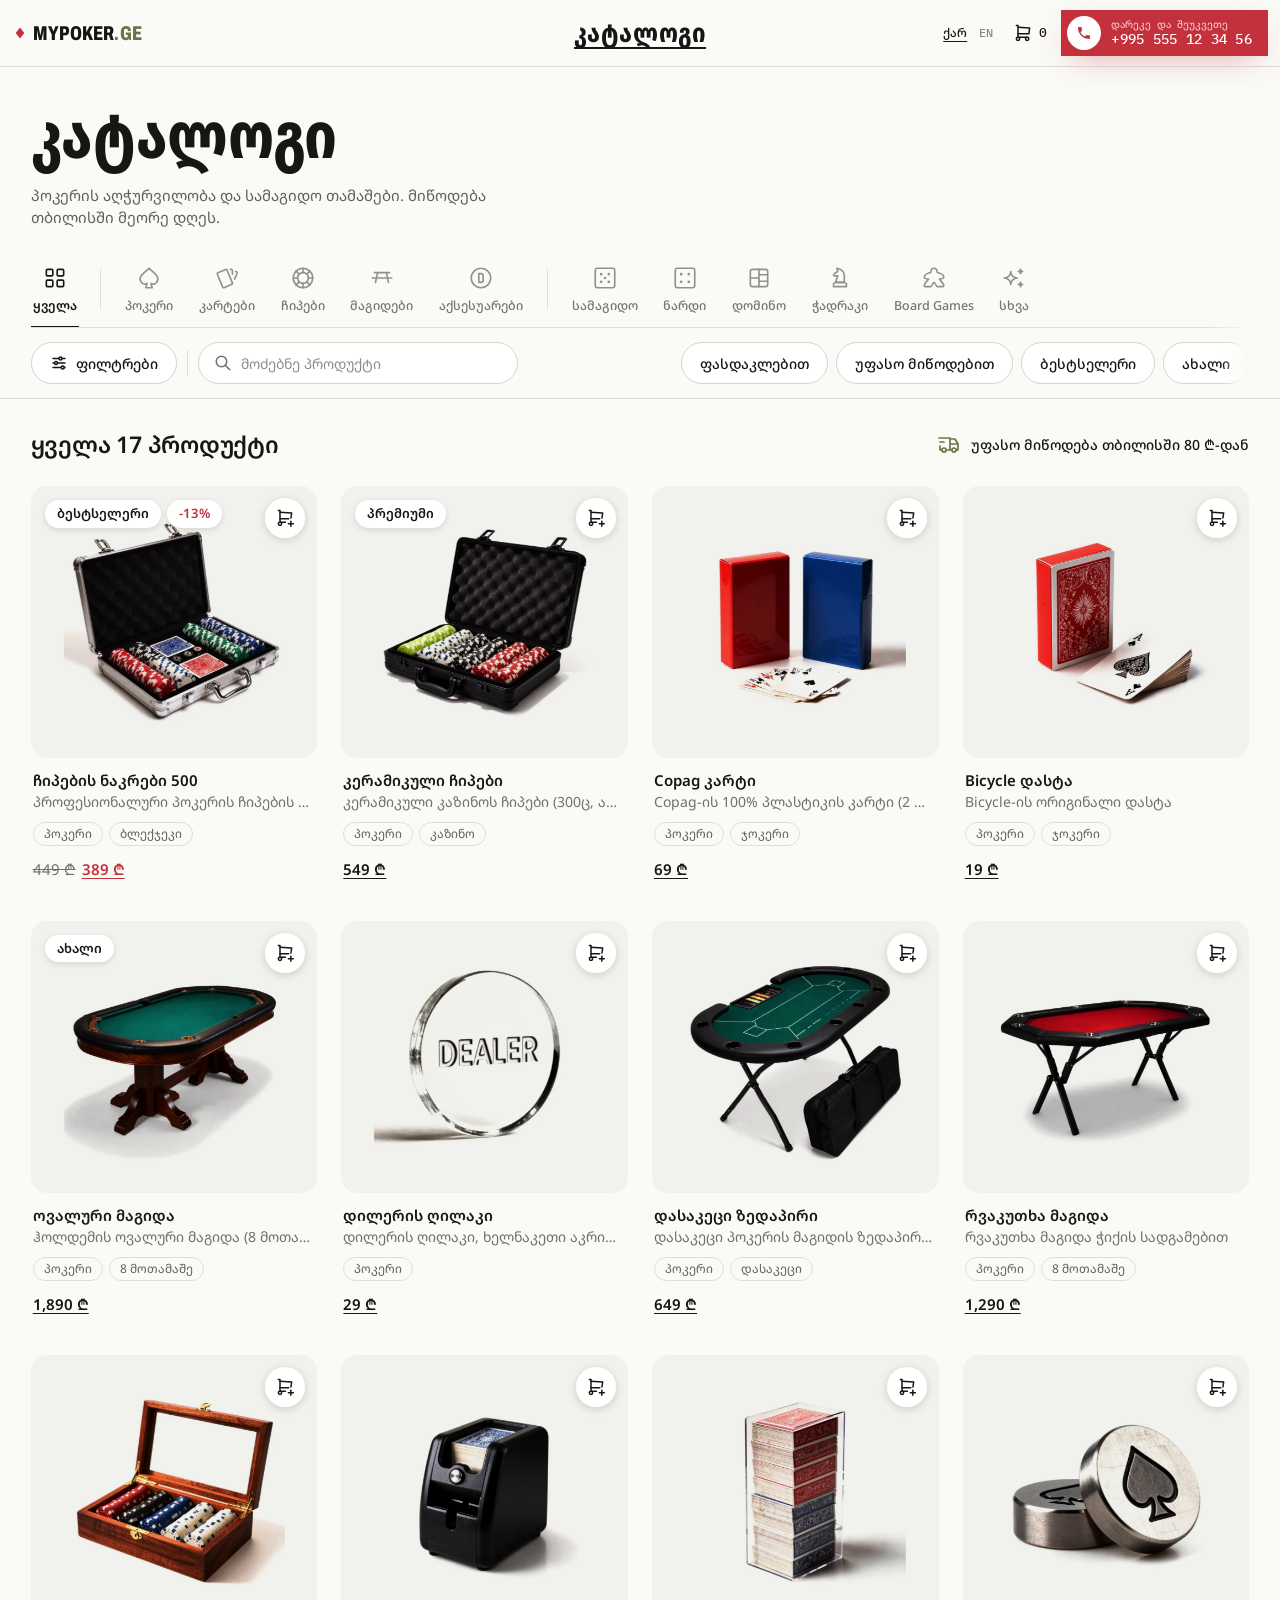
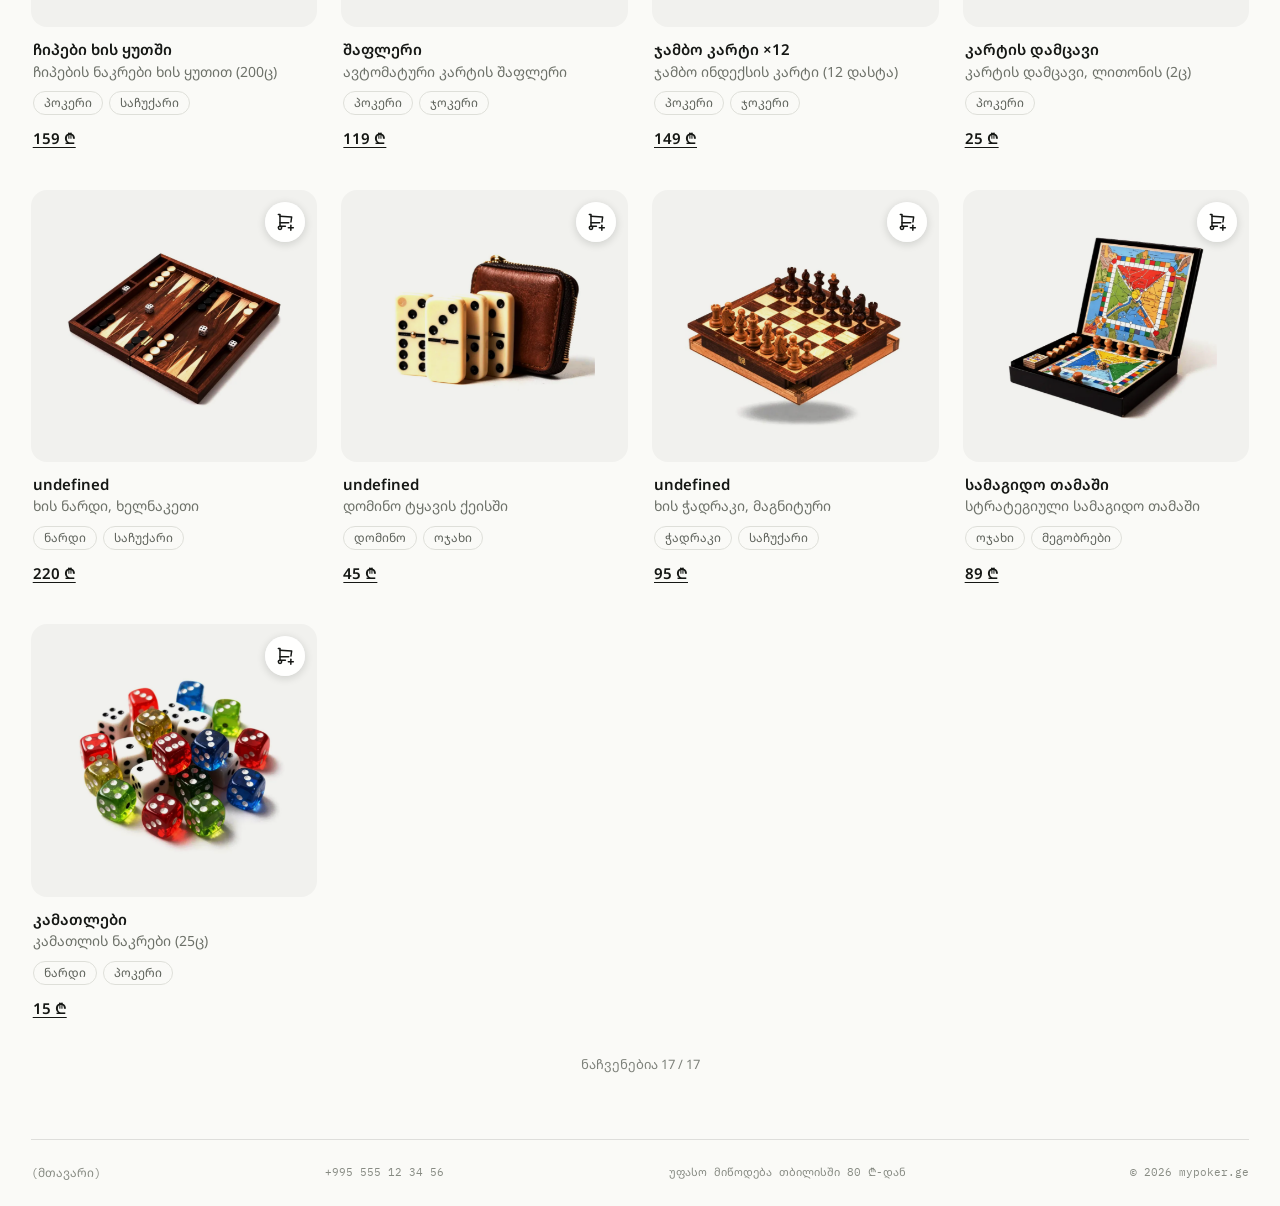
==== commit cd1df5c6: "Fix quick view, toast and mobile hero captions - Quick view was still in the old lime style; on phon" ====
--- a/catalog.html
+++ b/catalog.html
@@ -93,18 +93,19 @@
 <!-- product quick view -->
 <div class="qv" data-qv hidden role="dialog" aria-modal="true" aria-labelledby="qv-name">
   <div class="qv__box">
-    <button class="paren qv__x" type="button" data-qv-close>close</button>
-    <div class="qv__img"><i></i><i></i><i></i><i></i><img data-qv-img alt=""></div>
+    <button class="qv__x" type="button" data-qv-close aria-label="close"><svg viewBox="0 0 24 24" aria-hidden="true"><path d="M18 6l-12 12"/><path d="M6 6l12 12"/></svg></button>
+    <div class="qv__img"><div class="qv__badges" data-qv-badges></div><img data-qv-img alt=""></div>
     <div class="qv__info">
-      <p class="mono qv__fig" data-qv-fig></p>
+      <p class="qv__cat" data-qv-fig></p>
       <h2 class="qv__name" id="qv-name" data-qv-name></h2>
-      <p class="mono qv__spec" data-qv-spec></p>
-      <p class="qv__price d" data-qv-price></p>
+      <div class="qv__tags" data-qv-tags></div>
+      <p class="qv__spec" data-qv-spec></p>
+      <p class="qv__price" data-qv-price></p>
       <div class="qv__actions">
-        <button class="btn btn--lime btn--big" type="button" data-qv-add data-t="add">კალათაში</button>
-        <a class="btn btn--line btn--big" href="tel:+995555123456" data-t="call">დარეკვა</a>
+        <button class="qv__add" type="button" data-qv-add><svg viewBox="0 0 24 24" aria-hidden="true"><path d="M4 19a2 2 0 1 0 4 0a2 2 0 0 0 -4 0"/><path d="M12.5 17h-6.5v-14h-2"/><path d="M6 5l14 1l-.86 6.017m-2.64 .983h-10.5"/><path d="M16 19h6"/><path d="M19 16v6"/></svg><span data-qv-add-label>კალათაში დამატება</span></button>
+        <a class="qv__call" href="tel:+995555123456"><svg viewBox="0 0 24 24" aria-hidden="true"><path d="M5 4h4l2 5l-2.5 1.5a11 11 0 0 0 5 5l1.5 -2.5l5 2v4a2 2 0 0 1 -2 2a16 16 0 0 1 -15 -15a2 2 0 0 1 2 -2"/></svg><span data-t="call">დარეკვა</span></a>
       </div>
-      <p class="mono qv__note" data-t="qvNote">მიწოდება თბილისში მეორე დღეს. გადახდა მიღებისას.</p>
+      <p class="qv__note"><svg viewBox="0 0 24 24" aria-hidden="true"><path d="M7 17m-2 0a2 2 0 1 0 4 0a2 2 0 1 0 -4 0"/><path d="M17 17m-2 0a2 2 0 1 0 4 0a2 2 0 1 0 -4 0"/><path d="M5 17h-2v-4m-1 -8h11v12m-4 0h6m4 0h2v-6h-8m0 -5h5l3 5"/><path d="M3 9l4 0"/></svg><span data-t="qvNote">მიწოდება თბილისში მეორე დღეს. გადახდა მიღებისას.</span></p>
     </div>
   </div>
 </div>
--- a/css/base.css
+++ b/css/base.css
@@ -166,8 +166,9 @@
 .cart__done { flex: 1; display: grid; place-content: center; gap: 8px; text-align: center; padding: 30px; }
 .cart__done b { font-family: var(--f-display); font-stretch: 68%; font-size: 40px; color: var(--lime); line-height: 1; }
 
-.toast { position: fixed; left: 50%; bottom: 20px; z-index: 200; padding: 10px 16px; background: var(--lime); color: var(--ink); font-family: var(--f-mono); font-size: 12px; opacity: 0; transform: translate(-50%, 8px); pointer-events: none; transition: opacity var(--m-200) var(--ease-out), transform var(--m-200) var(--ease-out); }
+.toast { position: fixed; left: 50%; bottom: 24px; z-index: 200; max-width: calc(100vw - 32px); padding: 12px 20px; border-radius: 999px; background: var(--ink); color: #fff; font-family: var(--f-text); font-size: 14px; font-weight: 500; box-shadow: 0 12px 30px -10px rgba(20, 22, 19, .5); opacity: 0; transform: translate(-50%, 8px); pointer-events: none; transition: opacity var(--m-200) var(--ease-out), transform var(--m-300) var(--ease-out); }
 .toast.is-on { opacity: 1; transform: translate(-50%, 0); }
+@media (max-width: 760px) { .toast { top: 70px; bottom: auto; transform: translate(-50%, -8px); white-space: nowrap; overflow: hidden; text-overflow: ellipsis; } }
 
 @media (max-width: 760px) {
   .hud { gap: 6px; padding: 8px; }
--- a/css/catalog.css
+++ b/css/catalog.css
@@ -93,8 +93,7 @@
 .tile__name { font-size: 15px; font-weight: 600; line-height: 1.35; white-space: nowrap; overflow: hidden; text-overflow: ellipsis; }
 .tile__meta { font-size: 14px; line-height: 1.4; color: #6d7169; white-space: nowrap; overflow: hidden; text-overflow: ellipsis; }
 .tile__tags { display: flex; flex-wrap: wrap; gap: 6px; height: 24px; margin-top: 8px; overflow: hidden; }
-.tag { flex: 0 0 auto; max-width: 100%; padding: 3px 10px; border-radius: 999px; background: #ecede6; color: #4d5149; font-size: 12px; font-weight: 500; line-height: 1.5; white-space: nowrap; overflow: hidden; text-overflow: ellipsis; }
-.tag--cat { background: #e3e7d3; color: var(--olive-ink); }
+.tag { flex: 0 0 auto; padding: 2px 10px; border: 1px solid #dedfd9; border-radius: 999px; color: #5d615a; font-size: 12px; line-height: 1.5; white-space: nowrap; }
 .tile__price { margin-top: 10px; display: flex; flex-wrap: wrap; align-items: baseline; gap: 0 6px; font-size: 15px; }
 .tile__price s { color: #6d7169; }
 .tile__price b { font-weight: 600; text-decoration: underline; text-underline-offset: 3px; text-decoration-thickness: 1px; }
@@ -107,28 +106,35 @@
 
 .cfoot { display: flex; flex-wrap: wrap; justify-content: space-between; gap: 12px; margin-top: 64px; padding: 24px 0; border-top: 1px solid var(--line); font-family: var(--f-mono); font-size: 11px; color: var(--grey); }
 
-/* quick view */
-.qv { position: fixed; inset: 0; z-index: 120; display: grid; place-items: center; padding: var(--g); background: rgba(0, 0, 0, .55); opacity: 0; transition: opacity var(--m-200) var(--ease-out); }
+/* quick view: same language as the cards and the filters dialog */
+.qv { position: fixed; inset: 0; z-index: 120; display: grid; place-items: center; padding: 20px; background: rgba(20, 22, 19, .5); opacity: 0; transition: opacity var(--m-200) var(--ease-out); }
 .qv.is-on { opacity: 1; }
-.qv__box { position: relative; width: min(980px, 100%); max-height: 100%; overflow: auto; display: grid; grid-template-columns: 1.1fr 1fr; background: var(--lime); transform: translateY(12px); transition: transform var(--m-300) var(--ease-out); }
+.qv__box { position: relative; width: min(940px, 100%); max-height: min(640px, 100%); display: grid; grid-template-columns: 1.05fr 1fr; gap: 28px; padding: 24px; overflow: auto; border-radius: 20px; background: #fff; box-shadow: 0 30px 80px -20px rgba(20, 22, 19, .45); transform: translateY(16px); transition: transform var(--m-300) var(--ease-out); }
 .qv.is-on .qv__box { transform: none; }
-.qv__x { position: absolute; top: 12px; right: 14px; z-index: 2; }
-.qv__img { position: relative; margin: 22px; aspect-ratio: 1; display: grid; place-items: center; }
-.qv__img i { position: absolute; width: 10px; height: 10px; border: 0 solid var(--ink); }
-.qv__img i:nth-child(1) { left: 0; top: 0; border-width: 1px 0 0 1px; }
-.qv__img i:nth-child(2) { right: 0; top: 0; border-width: 1px 1px 0 0; }
-.qv__img i:nth-child(3) { left: 0; bottom: 0; border-width: 0 0 1px 1px; }
-.qv__img i:nth-child(4) { right: 0; bottom: 0; border-width: 0 1px 1px 0; }
-.qv__img img { width: 88%; mix-blend-mode: multiply; }
-.qv__info { display: flex; flex-direction: column; gap: 12px; padding: 48px 26px 26px 6px; }
-.qv__fig { font-size: 11px; border-bottom: 1px solid var(--ink); padding-bottom: 6px; }
-.qv__name { font-size: clamp(20px, 2vw, 28px); font-weight: 600; line-height: 1.2; }
-.qv__spec { font-size: 12px; }
-.qv__price { font-size: 56px; margin-top: auto; }
-.qv__actions { display: flex; flex-wrap: wrap; gap: 8px; }
-.qv__actions .btn--lime { background: var(--ink); color: var(--lime); }
-.qv__actions .btn--lime:hover { background: var(--bone); color: var(--ink); }
-.qv__note { font-size: 11px; color: var(--olive-ink); }
+.qv__x { position: absolute; top: 14px; right: 14px; z-index: 3; display: grid; place-items: center; width: 36px; height: 36px; border: 0; border-radius: 50%; background: rgba(255, 255, 255, .9); box-shadow: 0 2px 8px rgba(20, 22, 19, .14); }
+.qv__x:hover { background: var(--paper); }
+.qv__x svg { width: 18px; height: 18px; fill: none; stroke: var(--ink); stroke-width: 2; stroke-linecap: round; }
+.qv__img { position: relative; aspect-ratio: 1; border-radius: 14px; overflow: hidden; background: #f1f1ee; }
+.qv__img img { width: 100%; height: 100%; padding: 8%; object-fit: contain; mix-blend-mode: multiply; }
+.qv__badges { position: absolute; top: 14px; left: 14px; z-index: 2; display: flex; gap: 6px; }
+.qv__info { display: flex; flex-direction: column; gap: 10px; padding: 8px 8px 4px 0; min-width: 0; }
+.qv__cat { font-size: 13px; color: #6d7169; }
+.qv__name { font-size: clamp(20px, 1.9vw, 26px); font-weight: 600; line-height: 1.25; padding-right: 32px; }
+.qv__tags { display: flex; flex-wrap: wrap; gap: 6px; }
+.qv__spec { font-size: 14px; line-height: 1.55; color: #5d615a; }
+.qv__price { display: flex; align-items: baseline; gap: 10px; margin-top: auto; padding-top: 12px; font-size: 30px; font-weight: 700; letter-spacing: -.01em; }
+.qv__price s { font-size: 17px; font-weight: 400; color: #8a8e86; }
+.qv__price.is-sale b { color: var(--red); }
+.qv__actions { display: flex; gap: 10px; }
+.qv__add, .qv__call { display: inline-flex; align-items: center; justify-content: center; gap: 8px; height: 50px; padding: 0 20px; border-radius: 12px; font-family: var(--f-text); font-size: 15px; font-weight: 600; text-decoration: none; white-space: nowrap; transition: background-color var(--m-150), border-color var(--m-150); }
+.qv__add { flex: 1; border: 0; background: var(--ink); color: #fff; }
+.qv__add:hover { background: #000; }
+.qv__add.is-in { background: var(--olive); }
+.qv__call { border: 1px solid #d3d5ce; background: #fff; color: var(--ink); }
+.qv__call:hover { border-color: var(--ink); }
+.qv__add svg, .qv__call svg, .qv__note svg { width: 20px; height: 20px; flex: 0 0 auto; fill: none; stroke: currentColor; stroke-width: 1.8; stroke-linecap: round; stroke-linejoin: round; }
+.qv__note { display: flex; align-items: center; gap: 8px; font-size: 13px; color: #5d615a; }
+.qv__note svg { color: var(--olive); }
 
 @media (max-width: 1100px) { .grid { grid-template-columns: repeat(3, minmax(0, 1fr)); } }
 @media (max-width: 760px) {
@@ -155,13 +161,16 @@
   .tile__add svg { width: 17px; height: 17px; }
   .tile__name { font-size: 14px; }
   .tile__meta, .tile__price { font-size: 13px; }
-  .tag { font-size: 11px; padding: 2px 8px; }
-  .tag:not(.tag--cat) { display: none; }
+  .tag { font-size: 11px; padding: 1px 8px; }
   .fdlg { padding: 0; align-items: end; }
   .fdlg__box { width: 100%; max-height: 92svh; border-radius: 16px 16px 0 0; }
   .fsec__checks { grid-template-columns: 1fr; }
-  .qv__box { grid-template-columns: 1fr; }
-  .qv__img { margin: 40px 22px 0; }
-  .qv__info { padding: 14px 22px 22px; }
-  .qv__price { font-size: 44px; }
+  .qv { padding: 0; align-items: end; }
+  .qv__box { grid-template-columns: 1fr; gap: 14px; width: 100%; max-height: 92svh; padding: 16px 16px 20px; border-radius: 20px 20px 0 0; }
+  .qv__img { aspect-ratio: 4 / 3; }
+  .qv__info { padding: 0; gap: 8px; }
+  .qv__name { font-size: 19px; padding-right: 0; }
+  .qv__spec { font-size: 13px; }
+  .qv__price { font-size: 24px; padding-top: 4px; }
+  .qv__add, .qv__call { height: 48px; padding: 0 14px; font-size: 14px; }
 }
